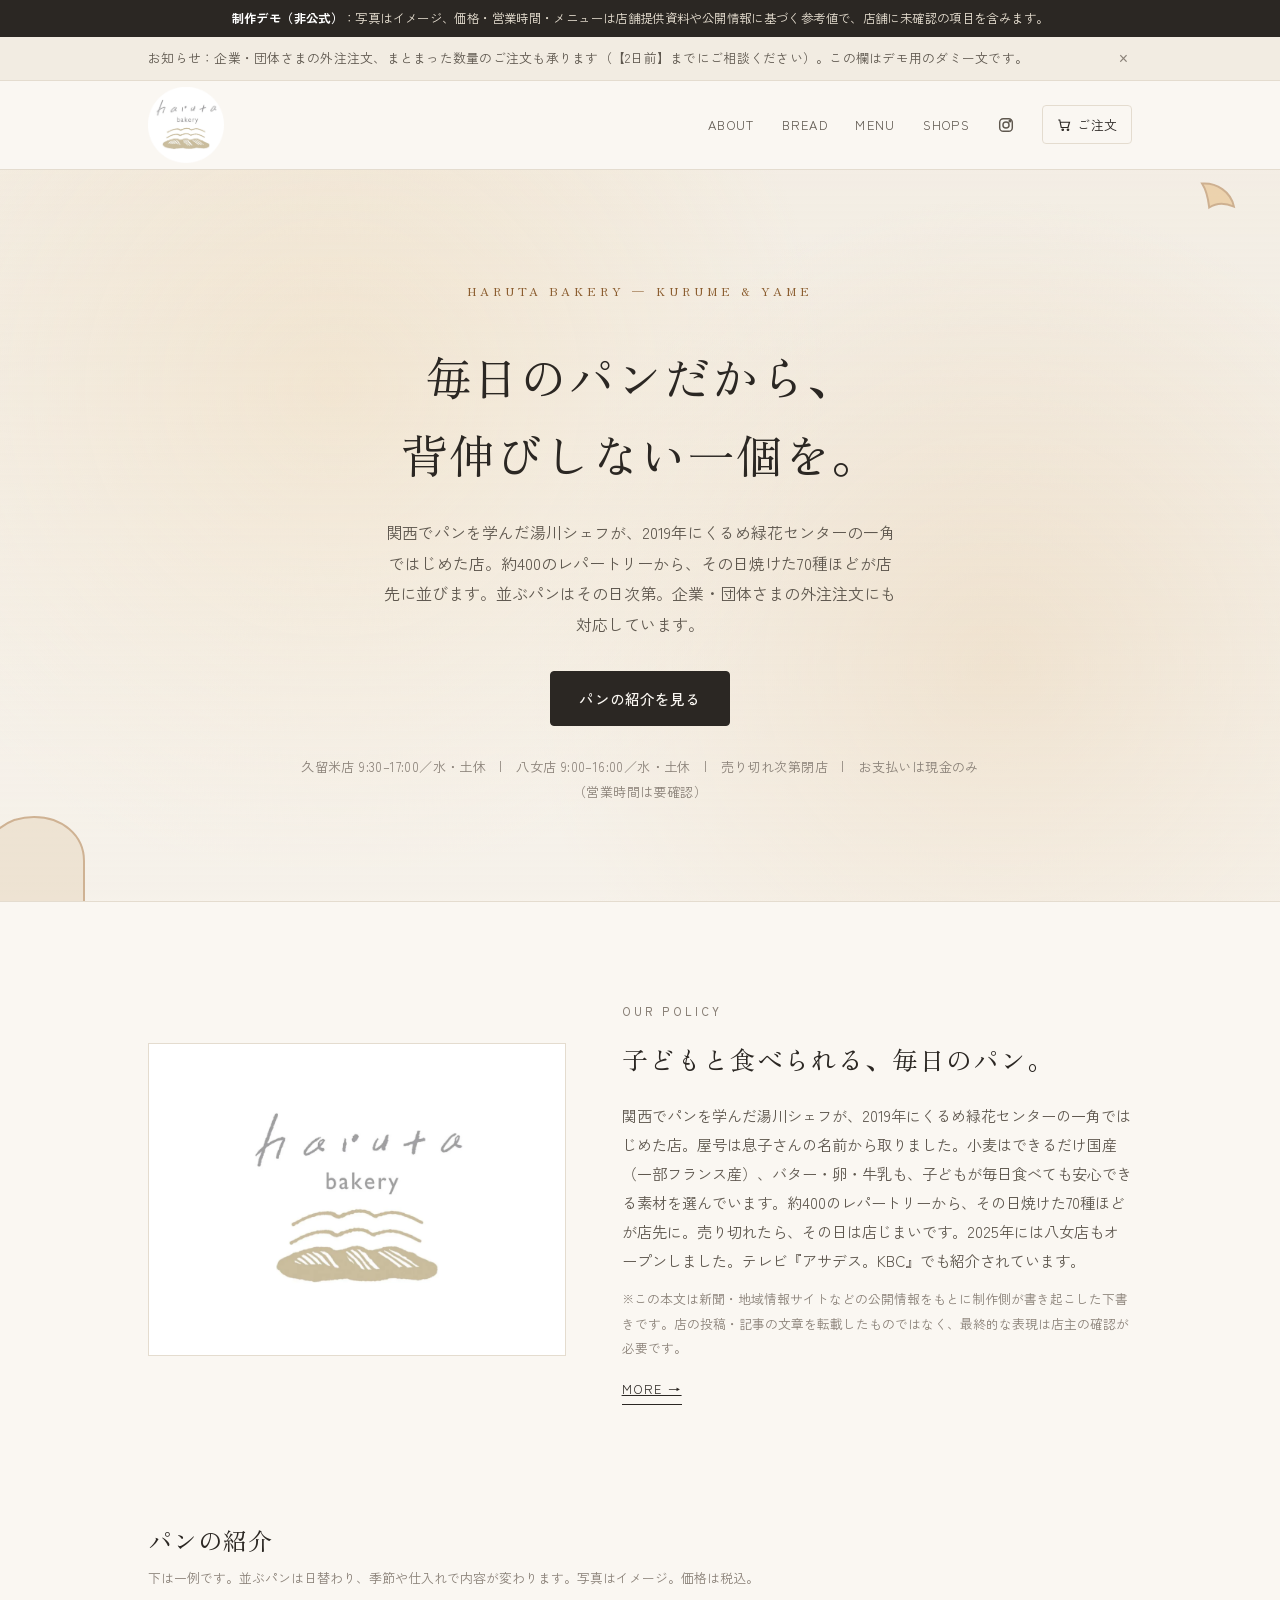
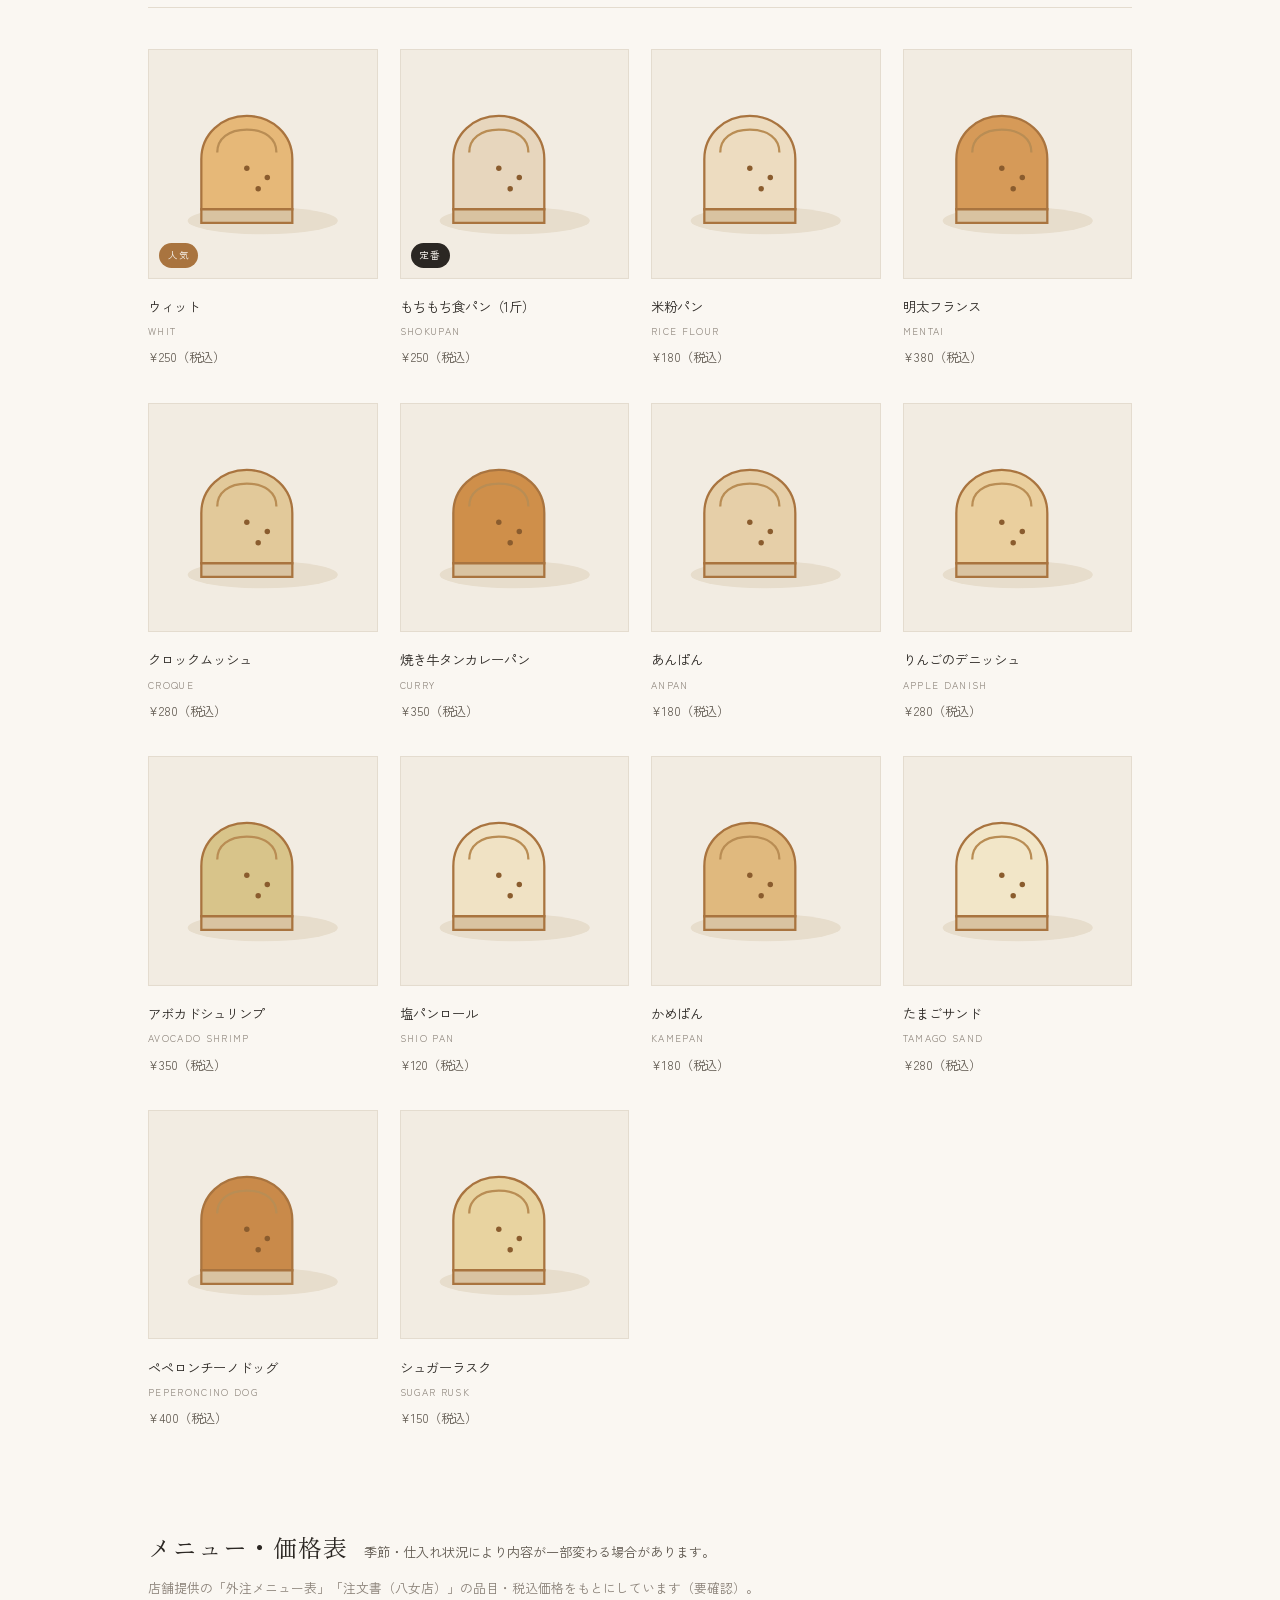
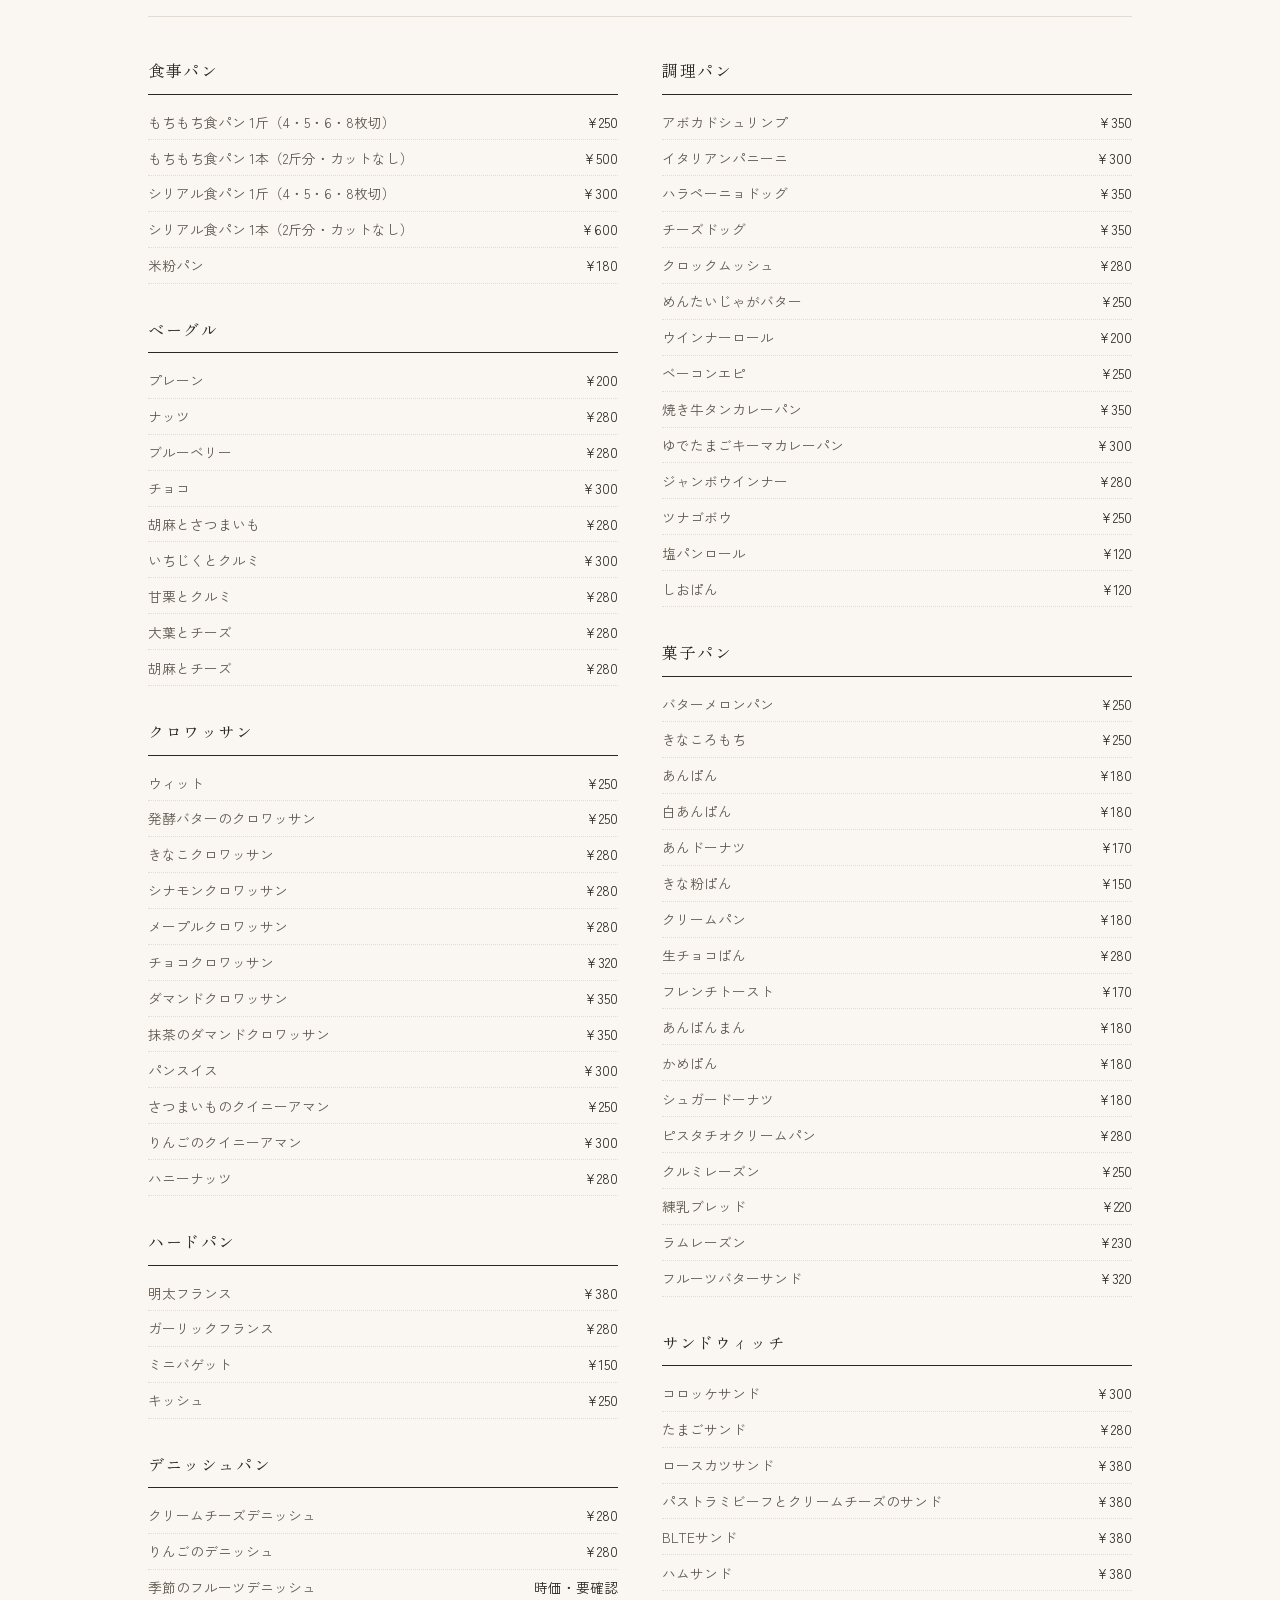
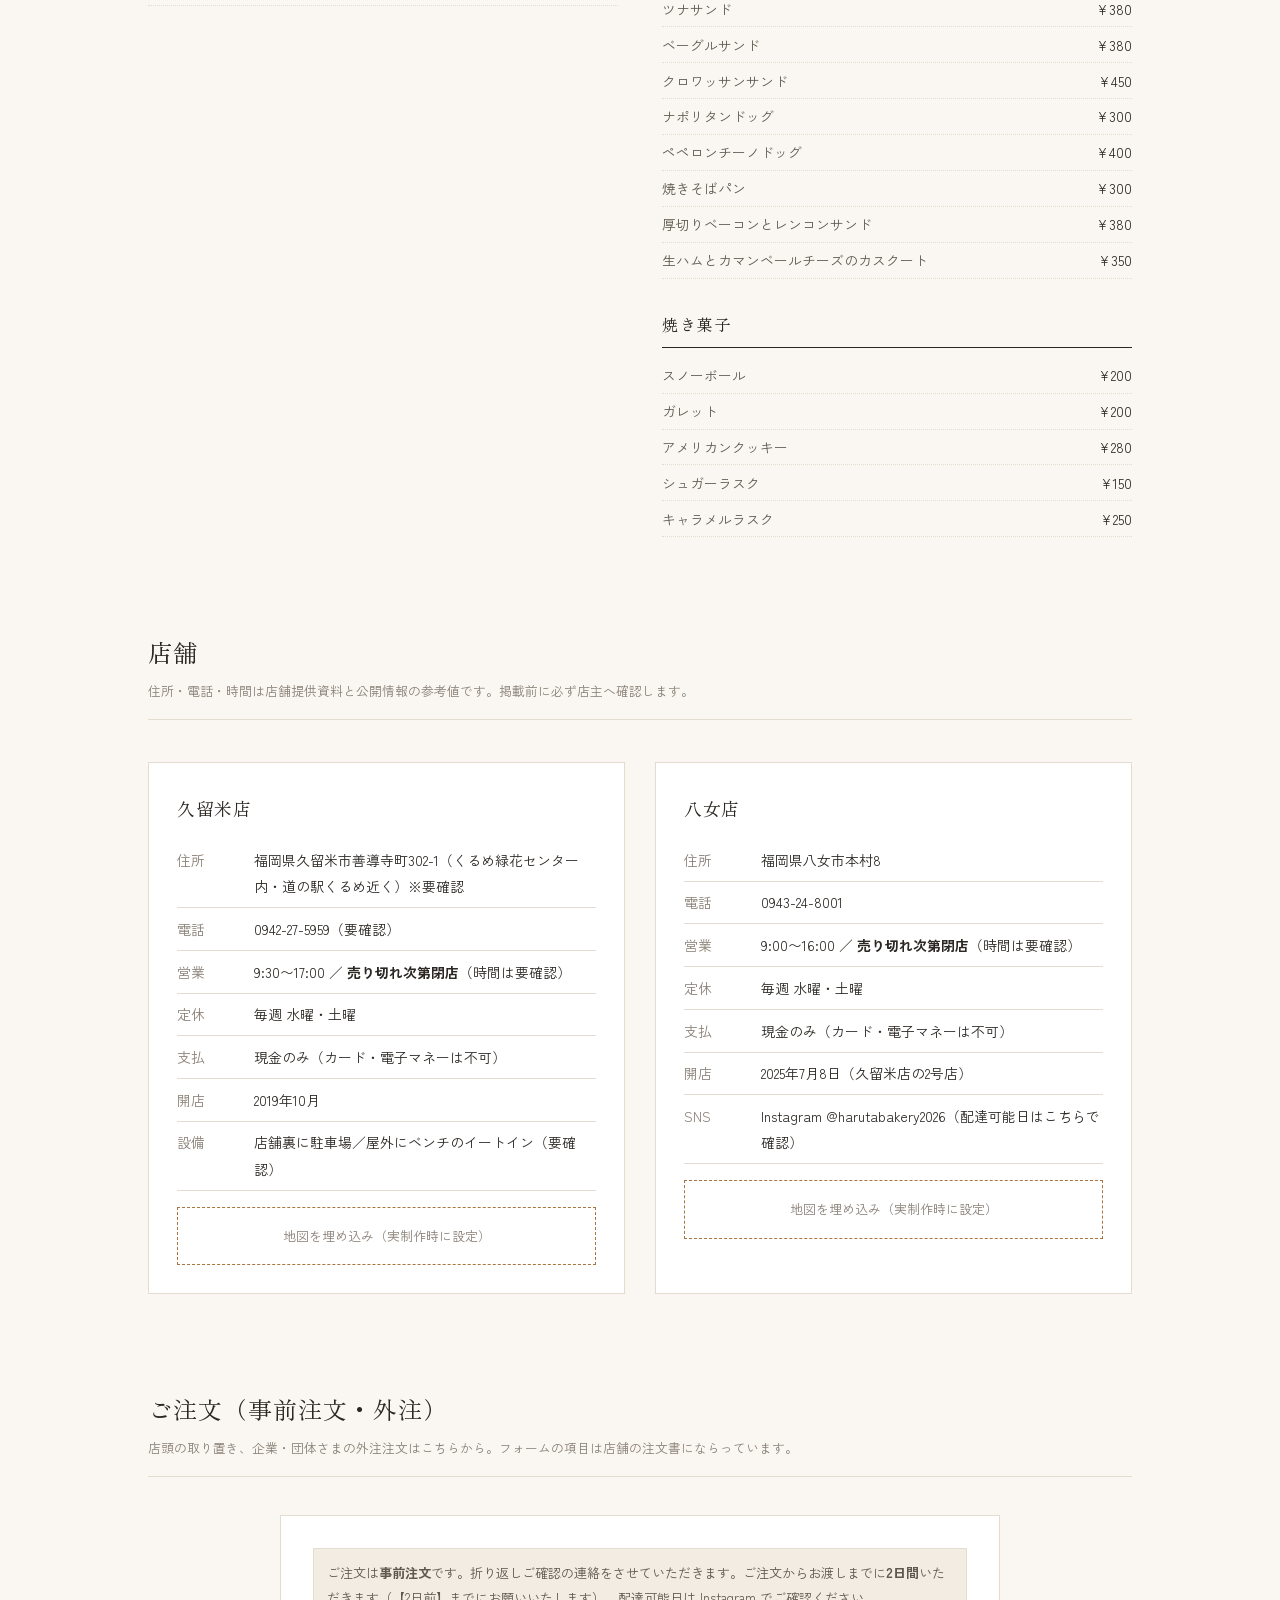
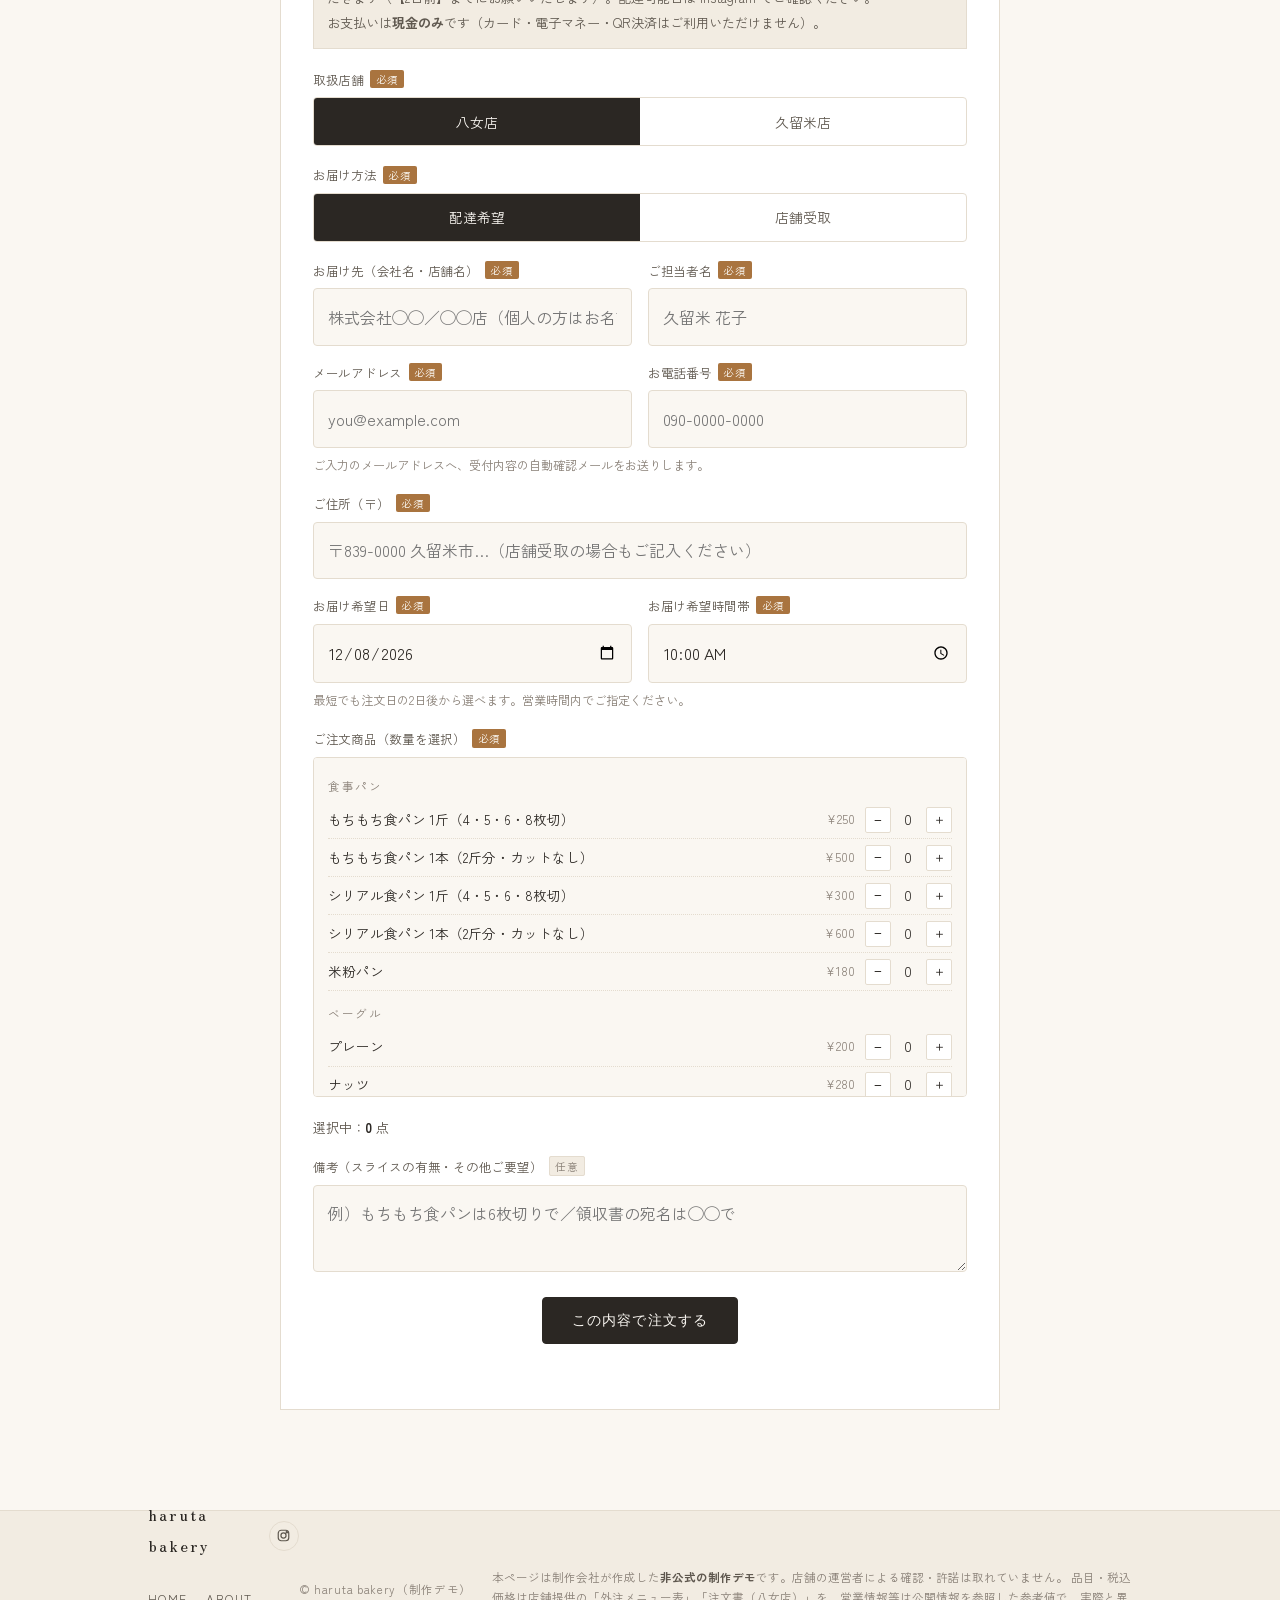
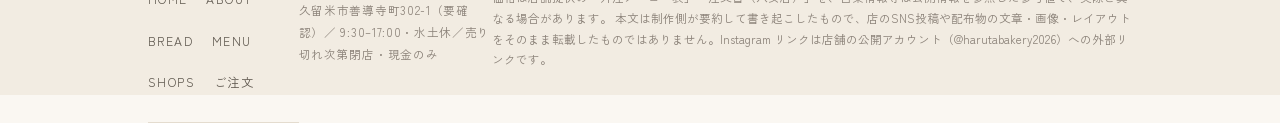
==== index.html @ fcc2c548 "メニュー・確認事項の反映、メール文面調整 - 久留米店の定休を水・土に統一、売り切れ次第閉店・現金のみを明記 - 八女店の住所・電話の要確認を解除 - パンの紹介グリッドを調整（品目の入れ替え、列数・" ====
<!DOCTYPE html>
<html lang="ja">
<head>
<meta charset="UTF-8">
<meta name="viewport" content="width=device-width, initial-scale=1">
<title>haruta bakery｜久留米・八女／毎日70種の焼きたてパン【制作デモ】</title>
<meta name="description" content="福岡県久留米市・八女市のパン屋「haruta bakery（ハルタベーカリー）」。約400のレパートリーから、毎日70種ほどの焼きたてを。外注・まとめ注文にも対応。※本ページは非公式の制作デモです。">
<meta name="robots" content="noindex, nofollow">
<meta property="og:title" content="haruta bakery（制作デモ）">
<meta property="og:description" content="久留米・八女の焼きたてパン。非公式の制作デモページです。">
<meta property="og:type" content="website">
<link rel="preconnect" href="https://fonts.googleapis.com">
<link rel="preconnect" href="https://fonts.gstatic.com" crossorigin>
<link href="https://fonts.googleapis.com/css2?family=Zen+Kaku+Gothic+New:wght@300;400;500;700&family=Zen+Old+Mincho:wght@400;600&display=swap" rel="stylesheet">
<style>
  :root{
    --logo-img:url("[data-uri]");
    --paper:#faf7f2; --paper-2:#f2ece2; --ink:#2b2723; --ink-2:#5f584f;
    --taupe:#8a8178; --line:#e4dccf; --crust:#a9743f; --crust-deep:#8a5c2e;
    --sold:#b23b3b; --radius:4px;
  }
  *{box-sizing:border-box;margin:0;padding:0}
  html{scroll-behavior:smooth}
  body{font-family:"Zen Kaku Gothic New",system-ui,sans-serif;font-weight:400;background:var(--paper);color:var(--ink);line-height:1.9;-webkit-font-smoothing:antialiased}
  img{max-width:100%;display:block}
  a{color:inherit}
  h1,h2,h3,.mincho{font-family:"Zen Old Mincho",serif;font-weight:400;letter-spacing:.04em}
  .wrap{max-width:1040px;margin:0 auto;padding:0 28px}
  .eyebrow{font-size:.7rem;letter-spacing:.28em;text-transform:uppercase;color:var(--taupe);font-weight:500}
  .btn{display:inline-flex;align-items:center;gap:.5em;background:var(--ink);color:var(--paper);font-weight:500;padding:.9em 2em;border-radius:var(--radius);border:1px solid var(--ink);cursor:pointer;font-size:.9rem;letter-spacing:.08em;text-decoration:none;transition:background .15s ease,color .15s ease}
  .btn:hover{background:transparent;color:var(--ink)}
  .btn.line{background:transparent;color:var(--ink);border-color:var(--line)}
  .btn.line:hover{border-color:var(--ink)}

  .demo-bar{background:var(--ink);color:#e9e1d3;font-size:.78rem;text-align:center;padding:.55em 14px;letter-spacing:.03em}
  .demo-bar strong{color:#fff}

  .notice{background:var(--paper-2);border-bottom:1px solid var(--line);font-size:.8rem;color:var(--ink-2)}
  .notice .wrap{display:flex;align-items:center;gap:14px;padding-top:.7em;padding-bottom:.7em}
  .notice p{flex:1;letter-spacing:.02em}
  .notice button{background:none;border:none;color:var(--taupe);cursor:pointer;font-size:1rem;line-height:1;padding:4px}
  .notice button:hover{color:var(--ink)}

  header.site{position:sticky;top:0;z-index:40;background:rgba(250,247,242,.92);backdrop-filter:blur(10px);border-bottom:1px solid var(--line)}
  .site .wrap{display:flex;align-items:center;justify-content:space-between;height:88px}
  .brand{display:flex;align-items:center}
  .brand .brand-logo{display:block;width:150px;height:76px;background:var(--logo-img) left center/contain no-repeat}
  @media(max-width:480px){ .site .wrap{height:74px} .brand .brand-logo{width:120px;height:62px} }
  .nav{display:flex;gap:1.7em;align-items:center}
  .nav a{text-decoration:none;font-size:.8rem;letter-spacing:.1em;color:var(--ink-2);text-transform:uppercase}
  .nav a:hover{color:var(--ink)}
  .nav .cart{display:flex;align-items:center;gap:.45em;border:1px solid var(--line);padding:.5em 1em;border-radius:var(--radius);color:var(--ink);letter-spacing:.06em}
  .nav .cart svg{width:15px;height:15px}
  .nav .ig{display:flex;align-items:center;color:var(--ink-2)}
  .nav .ig:hover{color:var(--ink)}
  .nav .ig svg{width:18px;height:18px}
  @media(max-width:760px){ .nav a:not(.cart):not(.ig){display:none} }

  .hero{position:relative;background:linear-gradient(rgba(250,247,242,.12),rgba(250,247,242,.5)),radial-gradient(circle at 26% 30%, #efe0c8 0, transparent 46%),radial-gradient(circle at 78% 68%, #e9d6bb 0, transparent 42%),var(--paper-2);border-bottom:1px solid var(--line);text-align:center;overflow:hidden}
  .hero .inner{max-width:760px;margin:0 auto;padding:104px 28px 96px}
  .hero .en{font-family:"Zen Old Mincho",serif;font-size:.74rem;letter-spacing:.34em;text-transform:uppercase;color:var(--crust-deep)}
  .hero h1{font-size:clamp(1.9rem,4.4vw,2.9rem);line-height:1.7;margin:.7em 0 .5em}
  .hero .sub{color:var(--ink-2);max-width:32em;margin:0 auto 2em}
  .hero .meta{margin-top:2.2em;font-size:.82rem;color:var(--taupe);letter-spacing:.03em}
  .hero .loaf{position:absolute;pointer-events:none;opacity:.5}
  .hero .loaf.l{left:-30px;bottom:-26px;width:180px}
  .hero .loaf.r{right:-24px;top:-20px;width:150px;transform:rotate(12deg)}
  @media(max-width:680px){ .hero .inner{padding:64px 24px 60px} .hero .loaf{display:none} }

  .policy{padding:92px 0}
  .policy .wrap{display:grid;grid-template-columns:.9fr 1.1fr;gap:56px;align-items:center}
  .policy .pic{aspect-ratio:4/3;background:#fff;border:1px solid var(--line);padding:24px}
  .policy .pic .pic-logo{width:100%;height:100%;background:var(--logo-img) center/contain no-repeat}
  .policy h2{font-size:1.6rem;margin:.4em 0 .7em}
  .policy p{color:var(--ink-2);font-size:.95rem}
  .policy .more{display:inline-block;margin-top:1.4em;font-size:.78rem;letter-spacing:.16em;text-transform:uppercase;border-bottom:1px solid var(--ink);padding-bottom:.2em}
  @media(max-width:760px){ .policy .wrap{grid-template-columns:1fr;gap:26px} .policy{padding:60px 0} }

  .sec{padding:20px 0 92px}
  .sec .head{border-bottom:1px solid var(--line);padding-bottom:1em;margin-bottom:2.6em}
  .sec .head h2{font-size:1.5rem}
  .sec .head .note{font-size:.8rem;color:var(--taupe);margin-top:.3em}
  .grid{display:grid;grid-template-columns:repeat(4,1fr);gap:32px 22px}
  @media(max-width:760px){ .grid{grid-template-columns:repeat(3,1fr);gap:26px 16px} }
  @media(max-width:440px){
    .grid{grid-template-columns:repeat(2,1fr);gap:18px 12px}
    .item .badge{font-size:.56rem;padding:.32em .75em;left:8px;bottom:8px}
    .item .cap{margin-top:.6em}
    .item .nm{font-size:.8rem}
    .item .nm small{font-size:.56rem;margin-top:.18em}
    .item .pr{font-size:.72rem;margin-top:.25em}
  }
  .item{cursor:pointer}
  .item .ph{aspect-ratio:1/1;width:100%;background:var(--paper-2);border:1px solid var(--line);position:relative;overflow:hidden}
  .item .badge{position:absolute;left:10px;bottom:10px;background:var(--ink);color:var(--paper);font-size:.6rem;letter-spacing:.1em;padding:.35em .9em;border-radius:999px}
  .item .badge.pop{background:var(--crust)}
  .item .cap{margin-top:.7em}
  .item .nm{font-size:.84rem}
  .item .nm small{display:block;color:var(--taupe);font-size:.6rem;letter-spacing:.14em;text-transform:uppercase;margin-top:.2em}
  .item .pr{font-size:.78rem;color:var(--ink-2);margin-top:.3em}

  /* 全品・価格表 */
  .pricelist{padding:0 0 92px}
  .pricelist .head{border-bottom:1px solid var(--line);padding-bottom:1em;margin-bottom:2.4em}
  .pricelist .head .title-row{display:flex;align-items:baseline;gap:16px;flex-wrap:wrap}
  .pricelist .head h2{font-size:1.5rem}
  .pricelist .head .aside{font-size:.82rem;color:var(--ink-2)}
  .pricelist .head .note{font-size:.8rem;color:var(--taupe);margin-top:.5em}
  .cats{columns:2;column-gap:44px}
  @media(max-width:680px){ .cats{columns:1} }
  .cat{break-inside:avoid;margin-bottom:30px}
  .cat h3{font-size:1rem;letter-spacing:.1em;padding-bottom:.5em;border-bottom:1px solid var(--ink);margin-bottom:.6em}
  .cat .r{display:flex;justify-content:space-between;gap:12px;font-size:.86rem;padding:.32em 0;border-bottom:1px dotted var(--line);color:var(--ink-2)}
  .cat .r .p{white-space:nowrap;color:var(--ink)}

  .shops{padding:0 0 92px}
  .shops .head{border-bottom:1px solid var(--line);padding-bottom:1em;margin-bottom:2.6em}
  .shops .head h2{font-size:1.5rem}
  .shops .head .note{font-size:.8rem;color:var(--taupe);margin-top:.3em}
  .shops .row{display:grid;grid-template-columns:1fr 1fr;gap:30px}
  @media(max-width:680px){ .shops .row{grid-template-columns:1fr} }
  .shop{border:1px solid var(--line);padding:28px;background:#fff}
  .shop h3{font-size:1.12rem;margin-bottom:.8em}
  .shop table{width:100%;border-collapse:collapse;font-size:.87rem}
  .shop th,.shop td{text-align:left;padding:.55em 0;border-bottom:1px solid var(--line);vertical-align:top}
  .shop th{width:5.5em;color:var(--taupe);font-weight:400}
  .map-ph{margin-top:16px;border:1px dashed var(--crust);padding:16px;text-align:center;font-size:.8rem;color:var(--taupe)}

  .order-sec{padding:0 0 100px}
  .order-sec .head{border-bottom:1px solid var(--line);padding-bottom:1em;margin-bottom:2.4em}
  .order-sec .head h2{font-size:1.5rem}
  .order-sec .head .note{font-size:.8rem;color:var(--taupe);margin-top:.3em}
  .order{border:1px solid var(--line);padding:32px;background:#fff;max-width:720px;margin:0 auto}
  .order .callout{background:var(--paper-2);border:1px solid var(--line);padding:.9em 1em;font-size:.82rem;color:var(--ink-2);margin-bottom:20px}
  .order .lbl{display:block;font-size:.78rem;letter-spacing:.06em;color:var(--ink-2);margin-bottom:.4em}
  .order .req,.order .opt{font-size:.66rem;letter-spacing:.06em;padding:.15em .5em;border-radius:2px;margin-left:.6em;vertical-align:.1em}
  .order .req{background:var(--crust);color:var(--paper)}
  .order .opt{background:var(--paper-2);color:var(--taupe);border:1px solid var(--line)}
  .order .seg{display:flex;border:1px solid var(--line);border-radius:var(--radius);overflow:hidden;margin-bottom:18px}
  .order .seg label{flex:1;margin:0;text-align:center;padding:.75em;cursor:pointer;font-size:.86rem;color:var(--ink-2)}
  .order .seg input{position:absolute;opacity:0;pointer-events:none}
  .order .seg label:has(input:checked){background:var(--ink);color:var(--paper)}
  .order .row{display:flex;gap:16px;flex-wrap:wrap;margin-bottom:16px}
  .order .field{flex:1;min-width:150px}
  .order input,.order textarea{width:100%;padding:.78em .85em;border:1px solid var(--line);border-radius:var(--radius);font:inherit;background:var(--paper);color:var(--ink)}
  .order input:focus,.order textarea:focus{outline:none;border-color:var(--ink)}
  .order textarea{min-height:70px;resize:vertical}
  .items-box{border:1px solid var(--line);border-radius:var(--radius);max-height:340px;overflow-y:auto;padding:6px 14px;margin-bottom:18px;background:var(--paper)}
  .items-box .cg{font-size:.72rem;letter-spacing:.14em;text-transform:uppercase;color:var(--taupe);padding:12px 0 4px;position:sticky;top:0;background:var(--paper)}
  .pick{display:flex;align-items:center;justify-content:space-between;gap:10px;font-size:.85rem;padding:.4em 0;border-bottom:1px dotted var(--line)}
  .pick .nm{flex:1}
  .pick .pp{color:var(--taupe);font-size:.78rem;white-space:nowrap}
  .pick .qty{display:flex;align-items:center;gap:8px;flex:none}
  .pick .qty button{width:26px;height:26px;border:1px solid var(--line);background:#fff;cursor:pointer;color:var(--ink);border-radius:2px}
  .pick .qty button:hover{border-color:var(--ink)}
  .pick .qty span{min-width:1.4em;text-align:center}
  .order .selected{font-size:.83rem;color:var(--ink-2);margin-bottom:16px}
  .order .selected b{color:var(--ink)}
  .order .hp{position:absolute;left:-9999px;width:1px;height:1px;overflow:hidden}
  .order .hint{font-size:.76rem;color:var(--taupe);margin:-10px 0 16px}
  .order .submit-row{text-align:center;margin-top:10px}
  .order .msg{margin-top:14px;font-size:.88rem;text-align:center;min-height:1.4em}
  .order .msg.ok{color:var(--crust-deep);font-weight:500}
  .order .msg.err{color:var(--sold);font-weight:500}
  .fallback-tel{text-align:center;margin-top:10px;font-size:.86rem;color:var(--taupe)}

  footer.site{border-top:1px solid var(--line);background:var(--paper-2);padding:56px 0 40px;font-size:.82rem;color:var(--ink-2)}
  footer .top{display:flex;justify-content:space-between;flex-wrap:wrap;gap:28px;padding-bottom:28px;border-bottom:1px solid var(--line)}
  footer .brand b{font-family:"Zen Old Mincho",serif;font-weight:400;letter-spacing:.12em;color:var(--ink);font-size:1rem}
  footer nav{display:flex;flex-wrap:wrap;gap:1.4em}
  footer nav a{text-decoration:none;font-size:.76rem;letter-spacing:.12em;text-transform:uppercase;color:var(--ink-2)}
  footer nav a:hover{color:var(--ink)}
  footer .social{display:flex;gap:14px;margin-top:12px}
  footer .social a{width:30px;height:30px;border:1px solid var(--line);border-radius:999px;display:flex;align-items:center;justify-content:center}
  footer .social svg{width:15px;height:15px}
  footer .copy{padding-top:22px;font-size:.72rem;color:var(--taupe);letter-spacing:.06em}
  footer .disc{margin-top:14px;font-size:.72rem;color:var(--taupe);line-height:1.8;max-width:640px}
  footer .disc b{color:var(--ink-2);font-family:inherit;letter-spacing:0}

  .modal{position:fixed;inset:0;background:rgba(30,26,22,.55);display:none;align-items:center;justify-content:center;z-index:60;padding:20px}
  .modal.open{display:flex}
  .modal-inner{background:var(--paper);max-width:420px;width:100%;border:1px solid var(--line)}
  .modal-inner .ph{aspect-ratio:1/1;width:100%;background:var(--paper-2)}
  .modal-inner .body{padding:24px}
  .modal-inner h3{font-size:1.2rem;margin-bottom:.2em}
  .modal-inner .pr{color:var(--ink-2);margin:.4em 0 .8em;font-size:.9rem}
  .modal-inner p{font-size:.88rem;color:var(--ink-2)}
  .modal-inner .close{margin-top:18px;width:100%;justify-content:center}
</style>
</head>
<body>

<div class="demo-bar">
  <strong>制作デモ（非公式）</strong>：写真はイメージ、価格・営業時間・メニューは店舗提供資料や公開情報に基づく参考値で、店舗に未確認の項目を含みます。
</div>

<div class="notice" id="notice">
  <div class="wrap">
    <p>お知らせ：企業・団体さまの外注注文、まとまった数量のご注文も承ります（【2日前】までにご相談ください）。この欄はデモ用のダミー文です。</p>
    <button type="button" aria-label="閉じる" id="noticeClose">×</button>
  </div>
</div>

<header class="site">
  <div class="wrap">
    <a href="#top" class="brand" aria-label="haruta bakery">
      <span class="brand-logo" role="img" aria-label="haruta bakery"></span>
    </a>
    <nav class="nav">
      <a href="#policy">About</a>
      <a href="#menu">Bread</a>
      <a href="#pricelist">Menu</a>
      <a href="#shops">Shops</a>
      <a href="https://www.instagram.com/harutabakery2026/" class="ig" target="_blank" rel="noopener" aria-label="Instagram（@harutabakery2026）">
        <svg viewBox="0 0 20 20" fill="none" stroke="currentColor" stroke-width="1.6"><rect x="3" y="3" width="14" height="14" rx="4"/><circle cx="10" cy="10" r="3.4"/><circle cx="14.4" cy="5.6" r=".9" fill="currentColor"/></svg>
      </a>
      <a href="#order" class="cart">
        <svg viewBox="0 0 20 20" fill="none" stroke="currentColor" stroke-width="1.6"><path d="M3 4h2l2 10h9l2-7H6"/><circle cx="9" cy="17" r="1"/><circle cx="16" cy="17" r="1"/></svg>
        ご注文
      </a>
    </nav>
  </div>
</header>

<section class="hero">
  <svg class="loaf l" viewBox="0 0 180 140" aria-hidden="true"><path d="M14 120V74c0-26 22-44 50-44s50 18 50 44v46z" fill="#e7d6bd" stroke="#a9743f" stroke-width="2"/><path d="M14 120h100v12H14z" fill="#d9c3a1" stroke="#a9743f" stroke-width="2"/></svg>
  <svg class="loaf r" viewBox="0 0 150 150" aria-hidden="true"><path d="M40 40c14-4 30 2 36 16-10-2-18 0-24 6-4-12-8-18-12-22z" fill="#e6b878" stroke="#a9743f" stroke-width="2"/></svg>
  <div class="inner">
    <span class="en">haruta bakery — Kurume &amp; Yame</span>
    <h1>毎日のパンだから、<br>背伸びしない一個を。</h1>
    <p class="sub">関西でパンを学んだ湯川シェフが、2019年にくるめ緑花センターの一角ではじめた店。約400のレパートリーから、その日焼けた70種ほどが店先に並びます。並ぶパンはその日次第。企業・団体さまの外注注文にも対応しています。</p>
    <a href="#menu" class="btn">パンの紹介を見る</a>
    <p class="meta">久留米店 9:30–17:00／水・土休　|　八女店 9:00–16:00／水・土休　|　売り切れ次第閉店　|　お支払いは現金のみ（営業時間は要確認）</p>
  </div>
</section>

<section class="policy" id="policy">
  <div class="wrap">
    <div class="pic">
      <div class="pic-logo" role="img" aria-label="haruta bakery ロゴ"></div>
    </div>
    <div>
      <span class="eyebrow">Our Policy</span>
      <h2>子どもと食べられる、毎日のパン。</h2>
      <p>関西でパンを学んだ湯川シェフが、2019年にくるめ緑花センターの一角ではじめた店。屋号は息子さんの名前から取りました。小麦はできるだけ国産（一部フランス産）、バター・卵・牛乳も、子どもが毎日食べても安心できる素材を選んでいます。約400のレパートリーから、その日焼けた70種ほどが店先に。売り切れたら、その日は店じまいです。2025年には八女店もオープンしました。テレビ『アサデス。KBC』でも紹介されています。</p>
      <p style="font-size:.8rem;color:var(--taupe);margin-top:1em">※この本文は新聞・地域情報サイトなどの公開情報をもとに制作側が書き起こした下書きです。店の投稿・記事の文章を転載したものではなく、最終的な表現は店主の確認が必要です。</p>
      <a href="#menu" class="more">More →</a>
    </div>
  </div>
</section>

<section class="sec" id="menu">
  <div class="wrap">
    <div class="head">
      <h2>パンの紹介</h2>
      <p class="note">下は一例です。並ぶパンは日替わり、季節や仕入れで内容が変わります。写真はイメージ。価格は税込。</p>
    </div>
    <div class="grid" id="grid"></div>
  </div>
</section>

<section class="pricelist" id="pricelist">
  <div class="wrap">
    <div class="head">
      <div class="title-row">
        <h2>メニュー・価格表</h2>
        <span class="aside">季節・仕入れ状況により内容が一部変わる場合があります。</span>
      </div>
      <p class="note">店舗提供の「外注メニュー表」「注文書（八女店）」の品目・税込価格をもとにしています（要確認）。</p>
    </div>
    <div class="cats" id="cats"></div>
  </div>
</section>

<section class="shops" id="shops">
  <div class="wrap">
    <div class="head">
      <h2>店舗</h2>
      <p class="note">住所・電話・時間は店舗提供資料と公開情報の参考値です。掲載前に必ず店主へ確認します。</p>
    </div>
    <div class="row">
      <div class="shop">
        <h3>久留米店</h3>
        <table>
          <tr><th>住所</th><td>福岡県久留米市善導寺町302-1（くるめ緑花センター内・道の駅くるめ近く）※要確認</td></tr>
          <tr><th>電話</th><td>0942-27-5959（要確認）</td></tr>
          <tr><th>営業</th><td>9:30〜17:00 ／ <b>売り切れ次第閉店</b>（時間は要確認）</td></tr>
          <tr><th>定休</th><td>毎週 水曜・土曜</td></tr>
          <tr><th>支払</th><td>現金のみ（カード・電子マネーは不可）</td></tr>
          <tr><th>開店</th><td>2019年10月</td></tr>
          <tr><th>設備</th><td>店舗裏に駐車場／屋外にベンチのイートイン（要確認）</td></tr>
        </table>
        <div class="map-ph">地図を埋め込み（実制作時に設定）</div>
      </div>
      <div class="shop">
        <h3>八女店</h3>
        <table>
          <tr><th>住所</th><td>福岡県八女市本村8</td></tr>
          <tr><th>電話</th><td>0943-24-8001</td></tr>
          <tr><th>営業</th><td>9:00〜16:00 ／ <b>売り切れ次第閉店</b>（時間は要確認）</td></tr>
          <tr><th>定休</th><td>毎週 水曜・土曜</td></tr>
          <tr><th>支払</th><td>現金のみ（カード・電子マネーは不可）</td></tr>
          <tr><th>開店</th><td>2025年7月8日（久留米店の2号店）</td></tr>
          <tr><th>SNS</th><td>Instagram @harutabakery2026（配達可能日はこちらで確認）</td></tr>
        </table>
        <div class="map-ph">地図を埋め込み（実制作時に設定）</div>
      </div>
    </div>
  </div>
</section>

<section class="order-sec" id="order">
  <div class="wrap">
    <div class="head">
      <h2>ご注文（事前注文・外注）</h2>
      <p class="note">店頭の取り置き、企業・団体さまの外注注文はこちらから。フォームの項目は店舗の注文書にならっています。</p>
    </div>
    <form class="order" id="orderForm" autocomplete="on">
      <p class="callout">ご注文は<b>事前注文</b>です。折り返しご確認の連絡をさせていただきます。ご注文からお渡しまでに<b>2日間</b>いただきます（【2日前】までにお願いいたします）。配達可能日は Instagram でご確認ください。<br>お支払いは<b>現金のみ</b>です（カード・電子マネー・QR決済はご利用いただけません）。</p>

      <span class="lbl">取扱店舗<span class="req">必須</span></span>
      <div class="seg">
        <label><input type="radio" name="shop" value="八女店" checked>八女店</label>
        <label><input type="radio" name="shop" value="久留米店">久留米店</label>
      </div>

      <span class="lbl">お届け方法<span class="req">必須</span></span>
      <div class="seg">
        <label><input type="radio" name="method" value="配達希望" checked>配達希望</label>
        <label><input type="radio" name="method" value="店舗受取">店舗受取</label>
      </div>

      <div class="row">
        <div class="field">
          <label class="lbl" for="f-company">お届け先（会社名・店舗名）<span class="req">必須</span></label>
          <input type="text" id="f-company" name="company" maxlength="60" placeholder="株式会社◯◯／◯◯店（個人の方はお名前）" required>
        </div>
        <div class="field">
          <label class="lbl" for="f-name">ご担当者名<span class="req">必須</span></label>
          <input type="text" id="f-name" name="name" maxlength="40" placeholder="久留米 花子" required>
        </div>
      </div>
      <div class="row">
        <div class="field">
          <label class="lbl" for="f-email">メールアドレス<span class="req">必須</span></label>
          <input type="email" id="f-email" name="email" maxlength="120" placeholder="you@example.com" required>
        </div>
        <div class="field">
          <label class="lbl" for="f-tel">お電話番号<span class="req">必須</span></label>
          <input type="tel" id="f-tel" name="tel" placeholder="090-0000-0000" required>
        </div>
      </div>
      <p class="hint">ご入力のメールアドレスへ、受付内容の自動確認メールをお送りします。</p>
      <div class="field" style="margin-bottom:16px">
        <label class="lbl" for="f-addr">ご住所（〒）<span class="req">必須</span></label>
        <input type="text" id="f-addr" name="addr" maxlength="120" placeholder="〒839-0000 久留米市…（店舗受取の場合もご記入ください）" required>
      </div>
      <div class="row">
        <div class="field">
          <label class="lbl" for="f-date">お届け希望日<span class="req">必須</span></label>
          <input type="date" id="f-date" name="date" required>
        </div>
        <div class="field">
          <label class="lbl" for="f-time">お届け希望時間帯<span class="req">必須</span></label>
          <input type="time" id="f-time" name="time" value="10:00" required>
        </div>
      </div>
      <p class="hint">最短でも注文日の2日後から選べます。営業時間内でご指定ください。</p>

      <span class="lbl">ご注文商品（数量を選択）<span class="req">必須</span></span>
      <div class="items-box" id="itemsBox"></div>
      <p class="selected" id="selected">選択中：<b>0</b> 点</p>

      <div class="field" style="margin-bottom:16px">
        <label class="lbl" for="f-note">備考（スライスの有無・その他ご要望）<span class="opt">任意</span></label>
        <textarea id="f-note" name="note" maxlength="500" placeholder="例）もちもち食パンは6枚切りで／領収書の宛名は◯◯で"></textarea>
      </div>
      <div class="hp"><label>URL<input type="text" name="hp_url" tabindex="-1" autocomplete="off"></label></div>
      <div class="submit-row">
        <button type="submit" class="btn" id="submitBtn">この内容で注文する</button>
      </div>
      <div class="msg" id="orderMsg"></div>
      <div class="fallback-tel" id="fallbackTel" hidden>
        ネット注文の準備中です。お手数ですがお電話（八女店 0943-24-8001）でご相談ください。
      </div>
    </form>
  </div>
</section>

<footer class="site">
  <div class="wrap">
    <div class="top">
      <div class="brand">
        <b>haruta bakery</b>
        <div class="social">
          <a href="https://www.instagram.com/harutabakery2026/" target="_blank" rel="noopener" aria-label="Instagram（@harutabakery2026）"><svg viewBox="0 0 20 20" fill="none" stroke="currentColor" stroke-width="1.6"><rect x="3" y="3" width="14" height="14" rx="4"/><circle cx="10" cy="10" r="3.4"/><circle cx="14.4" cy="5.6" r=".9" fill="currentColor"/></svg></a>
        </div>
      </div>
      <nav>
        <a href="#top">Home</a>
        <a href="#policy">About</a>
        <a href="#menu">Bread</a>
        <a href="#pricelist">Menu</a>
        <a href="#shops">Shops</a>
        <a href="#order">ご注文</a>
      </nav>
    </div>
    <p class="copy">© haruta bakery（制作デモ）　久留米市善導寺町302-1（要確認）／ 9:30–17:00・水土休／売り切れ次第閉店・現金のみ</p>
    <p class="disc">
      本ページは制作会社が作成した<b>非公式の制作デモ</b>です。店舗の運営者による確認・許諾は取れていません。
      品目・税込価格は店舗提供の「外注メニュー表」「注文書（八女店）」を、営業情報等は公開情報を参照した参考値で、実際と異なる場合があります。
      本文は制作側が要約して書き起こしたもので、店のSNS投稿や配布物の文章・画像・レイアウトをそのまま転載したものではありません。Instagram リンクは店舗の公開アカウント（@harutabakery2026）への外部リンクです。
    </p>
  </div>
</footer>

<div class="modal" id="modal">
  <div class="modal-inner">
    <div class="ph" id="mPh"></div>
    <div class="body">
      <h3 id="mName"></h3>
      <div class="pr" id="mPrice"></div>
      <p id="mDesc"></p>
      <button class="btn line close" id="mClose">閉じる</button>
    </div>
  </div>
</div>

<script>
document.getElementById('noticeClose').addEventListener('click',()=>{ document.getElementById('notice').hidden=true; });

/* ===== メニュー（店舗提供の外注メニュー表／注文書より・税込） ===== */
const MENU = {
  "食事パン": [
    ["もちもち食パン 1斤（4・5・6・8枚切）",250],
    ["もちもち食パン 1本（2斤分・カットなし）",500],
    ["シリアル食パン 1斤（4・5・6・8枚切）",300],
    ["シリアル食パン 1本（2斤分・カットなし）",600],
    ["米粉パン",180],
  ],
  "ベーグル": [
    ["プレーン",200],["ナッツ",280],["ブルーベリー",280],["チョコ",300],
    ["胡麻とさつまいも",280],["いちじくとクルミ",300],["甘栗とクルミ",280],
    ["大葉とチーズ",280],["胡麻とチーズ",280],
  ],
  "クロワッサン": [
    ["ウィット",250],["発酵バターのクロワッサン",250],["きなこクロワッサン",280],
    ["シナモンクロワッサン",280],["メープルクロワッサン",280],["チョコクロワッサン",320],
    ["ダマンドクロワッサン",350],["抹茶のダマンドクロワッサン",350],["パンスイス",300],
    ["さつまいものクイニーアマン",250],["りんごのクイニーアマン",300],["ハニーナッツ",280],
  ],
  "ハードパン": [
    ["明太フランス",380],["ガーリックフランス",280],["ミニバゲット",150],["キッシュ",250],
  ],
  "デニッシュパン": [
    ["クリームチーズデニッシュ",280],["りんごのデニッシュ",280],["季節のフルーツデニッシュ",null],
  ],
  "調理パン": [
    ["アボカドシュリンプ",350],["イタリアンパニーニ",300],["ハラペーニョドッグ",350],
    ["チーズドッグ",350],["クロックムッシュ",280],["めんたいじゃがバター",250],
    ["ウインナーロール",200],["ベーコンエピ",250],["焼き牛タンカレーパン",350],
    ["ゆでたまごキーマカレーパン",300],["ジャンボウインナー",280],["ツナゴボウ",250],
    ["塩パンロール",120],["しおぱん",120],
  ],
  "菓子パン": [
    ["バターメロンパン",250],["きなころもち",250],["あんぱん",180],["白あんぱん",180],
    ["あんドーナツ",170],["きな粉ぱん",150],["クリームパン",180],["生チョコぱん",280],
    ["フレンチトースト",170],["あんぱんまん",180],["かめぱん",180],["シュガードーナツ",180],
    ["ピスタチオクリームパン",280],["クルミレーズン",250],["練乳ブレッド",220],
    ["ラムレーズン",230],["フルーツバターサンド",320],
  ],
  "サンドウィッチ": [
    ["コロッケサンド",300],["たまごサンド",280],["ロースカツサンド",380],
    ["パストラミビーフとクリームチーズのサンド",380],["BLTEサンド",380],["ハムサンド",380],
    ["ツナサンド",380],["ベーグルサンド",380],["クロワッサンサンド",450],
    ["ナポリタンドッグ",300],["ペペロンチーノドッグ",400],["焼きそばパン",300],
    ["厚切りベーコンとレンコンサンド",380],["生ハムとカマンベールチーズのカスクート",350],
  ],
  "焼き菓子": [
    ["スノーボール",200],["ガレット",200],["アメリカンクッキー",280],
    ["シュガーラスク",150],["キャラメルラスク",250],
  ],
};
function yen(v){ return v==null ? '時価・要確認' : '¥'+v.toLocaleString(); }

/* ===== 価格表を描画 ===== */
const catsEl=document.getElementById('cats');
Object.entries(MENU).forEach(([cat,items])=>{
  const box=document.createElement('div'); box.className='cat';
  box.innerHTML=`<h3>${cat}</h3>`+items.map(([n,p])=>`<div class="r"><span>${n}</span><span class="p">${yen(p)}</span></div>`).join('');
  catsEl.appendChild(box);
});

/* ===== その日のパン（一例・画像グリッド） ===== */
const HILITE=[
  { name:'ウィット', en:'Whit', price:250, tone:'#e6b878', badge:'人気',
    desc:'一番人気とされるクロワッサン風のパン。層になった生地が特徴。' },
  { name:'もちもち食パン（1斤）', en:'Shokupan', price:250, tone:'#e7d6bd', badge:'定番',
    desc:'毎日食べてもらえるよう価格を抑えた食パン。もちっとした食感。' },
  { name:'米粉パン', en:'Rice Flour', price:180, tone:'#eddcc0', badge:'',
    desc:'小麦粉の代わりに米粉を使った食事パン。もちっと軽い食感。' },
  { name:'明太フランス', en:'Mentai', price:380, tone:'#d69a58', badge:'',
    desc:'フランスパンに明太バター。ぴりっと後を引く一本。' },
  { name:'クロックムッシュ', en:'Croque', price:280, tone:'#e2c99a', badge:'',
    desc:'ハムとチーズ、ベシャメルを重ねて焼いた食事パン。' },
  { name:'焼き牛タンカレーパン', en:'Curry', price:350, tone:'#cf8f4a', badge:'',
    desc:'具に焼き牛タンを合わせたカレーパン。調理パンの一つ。' },
  { name:'あんぱん', en:'Anpan', price:180, tone:'#e6cfa8', badge:'',
    desc:'あんこを包んだ基本の菓子パン。白あんぱんもあり。' },
  { name:'りんごのデニッシュ', en:'Apple Danish', price:280, tone:'#eacf9e', badge:'',
    desc:'りんごをのせて焼き上げたデニッシュ。季節のフルーツ版も。' },
  { name:'アボカドシュリンプ', en:'Avocado Shrimp', price:350, tone:'#d8c48a', badge:'',
    desc:'アボカドとえびを合わせた調理パン。' },
  { name:'塩パンロール', en:'Shio Pan', price:120, tone:'#f0e2c4', badge:'',
    desc:'バターを効かせた小ぶりの塩パン。手に取りやすい一つ。' },
  { name:'かめぱん', en:'Kamepan', price:180, tone:'#e0b97e', badge:'',
    desc:'亀の形をした菓子パン。' },
  { name:'たまごサンド', en:'Tamago Sand', price:280, tone:'#f2e6c8', badge:'',
    desc:'たまごをたっぷり挟んだサンドウィッチ。' },
  { name:'ペペロンチーノドッグ', en:'Peperoncino Dog', price:400, tone:'#c98a4a', badge:'',
    desc:'ペペロンチーノ風に仕立てた惣菜ドッグ。' },
  { name:'シュガーラスク', en:'Sugar Rusk', price:150, tone:'#e8d3a0', badge:'',
    desc:'カリッと焼き上げ、砂糖をまとわせた焼き菓子。' },
];
function phSVG(tone){
  return `<svg viewBox="0 0 200 200" xmlns="http://www.w3.org/2000/svg" style="width:100%;height:100%">
    <rect width="200" height="200" fill="#f2ece2"/>
    <ellipse cx="100" cy="150" rx="66" ry="12" fill="#e7ddcc"/>
    <path d="M46 140V96c0-22 18-38 40-38s40 16 40 38v44z" fill="${tone}" stroke="#a9743f" stroke-width="2"/>
    <path d="M46 140h80v12H46z" fill="#d9c3a1" stroke="#a9743f" stroke-width="2"/>
    <path d="M60 90c0-12 10-20 26-20s26 8 26 20" fill="none" stroke="#b98d54" stroke-width="2"/>
    <circle cx="86" cy="104" r="2.4" fill="#8a5c2e"/><circle cx="104" cy="112" r="2.4" fill="#8a5c2e"/><circle cx="96" cy="122" r="2.4" fill="#8a5c2e"/>
  </svg>`;
}
const grid=document.getElementById('grid');
HILITE.forEach(b=>{
  const el=document.createElement('div'); el.className='item';
  el.innerHTML=`<div class="ph">${phSVG(b.tone)}${b.badge?`<span class="badge ${b.badge==='人気'?'pop':''}">${b.badge}</span>`:''}</div>
    <div class="cap"><span class="nm">${b.name}<small>${b.en}</small></span>
    <span class="pr">¥${b.price.toLocaleString()}（税込）</span></div>`;
  el.addEventListener('click',()=>openModal(b));
  grid.appendChild(el);
});
const modal=document.getElementById('modal');
function openModal(b){
  document.getElementById('mPh').innerHTML=phSVG(b.tone);
  document.getElementById('mName').textContent=b.name;
  document.getElementById('mPrice').textContent='¥'+b.price.toLocaleString()+'（税込・要確認）';
  document.getElementById('mDesc').textContent=b.desc;
  modal.classList.add('open');
}
document.getElementById('mClose').addEventListener('click',()=>modal.classList.remove('open'));
modal.addEventListener('click',e=>{ if(e.target===modal) modal.classList.remove('open'); });

/* ===== 注文フォームの品目リスト（全品・カテゴリー別） ===== */
const itemsBox=document.getElementById('itemsBox');
const selectedEl=document.getElementById('selected');
const qty={};
let idc=0;
Object.entries(MENU).forEach(([cat,items])=>{
  const h=document.createElement('div'); h.className='cg'; h.textContent=cat; itemsBox.appendChild(h);
  items.forEach(([n,p])=>{
    const id='i'+(idc++); qty[id]={name:n,n:0};
    const row=document.createElement('div'); row.className='pick';
    row.innerHTML=`<span class="nm">${n}</span><span class="pp">${yen(p)}</span>
      <span class="qty"><button type="button" aria-label="減らす">−</button><span data-c="${id}">0</span><button type="button" aria-label="増やす">＋</button></span>`;
    const [minus,plus]=row.querySelectorAll('button');
    const disp=row.querySelector('[data-c]');
    const upd=()=>{ disp.textContent=qty[id].n; refreshCount(); };
    minus.addEventListener('click',()=>{ qty[id].n=Math.max(0,qty[id].n-1); upd(); });
    plus.addEventListener('click',()=>{ qty[id].n=Math.min(99,qty[id].n+1); upd(); });
    itemsBox.appendChild(row);
  });
});
function refreshCount(){
  const n=Object.values(qty).reduce((s,x)=>s+x.n,0);
  selectedEl.innerHTML='選択中：<b>'+n+'</b> 点';
}

/* ===== 送信 ===== */
const form=document.getElementById('orderForm');
const msg=document.getElementById('orderMsg');
const fallback=document.getElementById('fallbackTel');
const btn=document.getElementById('submitBtn');

const dEl=document.getElementById('f-date');
const base=new Date(); base.setMinutes(base.getMinutes()-base.getTimezoneOffset());
const min=new Date(base); min.setDate(min.getDate()+2);           // 2日前ルール
dEl.min=min.toISOString().slice(0,10);
const max=new Date(base); max.setDate(max.getDate()+60);
dEl.max=max.toISOString().slice(0,10);
dEl.value=min.toISOString().slice(0,10);

form.addEventListener('submit',async e=>{
  e.preventDefault();
  msg.className='msg'; msg.textContent='';
  const items=Object.values(qty).filter(x=>x.n>0).map(x=>({name:x.name,qty:x.n}));
  if(items.length===0){ msg.classList.add('err'); msg.textContent='商品を1つ以上選んでください。'; return; }
  const fd=new FormData(form);
  fd.append('items_json',JSON.stringify(items));
  btn.disabled=true; btn.textContent='送信中…';
  try{
    const r=await fetch('submit.php',{method:'POST',body:fd});
    const j=await r.json().catch(()=>({}));
    if(r.ok && j.ok){
      msg.classList.add('ok');
      msg.textContent = j.ack==='ack_failed'
        ? 'ご注文を受け付けました。担当より折り返しご連絡します（自動確認メールは送信できませんでした）。'
        : 'ご注文を受け付けました。ご入力のメールアドレスに自動確認メールをお送りしました。担当より折り返しご連絡します。';
      form.reset(); Object.keys(qty).forEach(k=>qty[k].n=0);
      itemsBox.querySelectorAll('[data-c]').forEach(s=>s.textContent='0'); refreshCount();
      dEl.value=min.toISOString().slice(0,10);
    }else if(j.error==='server_not_configured'){
      fallback.hidden=false;
      msg.classList.add('err'); msg.textContent='ただ今ネット注文を準備中です。';
    }else{
      msg.classList.add('err'); msg.textContent=(j.message||'送信に失敗しました。時間をおいてお試しください。');
    }
  }catch(_){
    fallback.hidden=false;
    msg.classList.add('err'); msg.textContent='通信に失敗しました。';
  }finally{
    btn.disabled=false; btn.textContent='この内容で注文する';
  }
});
</script>
</body>
</html>
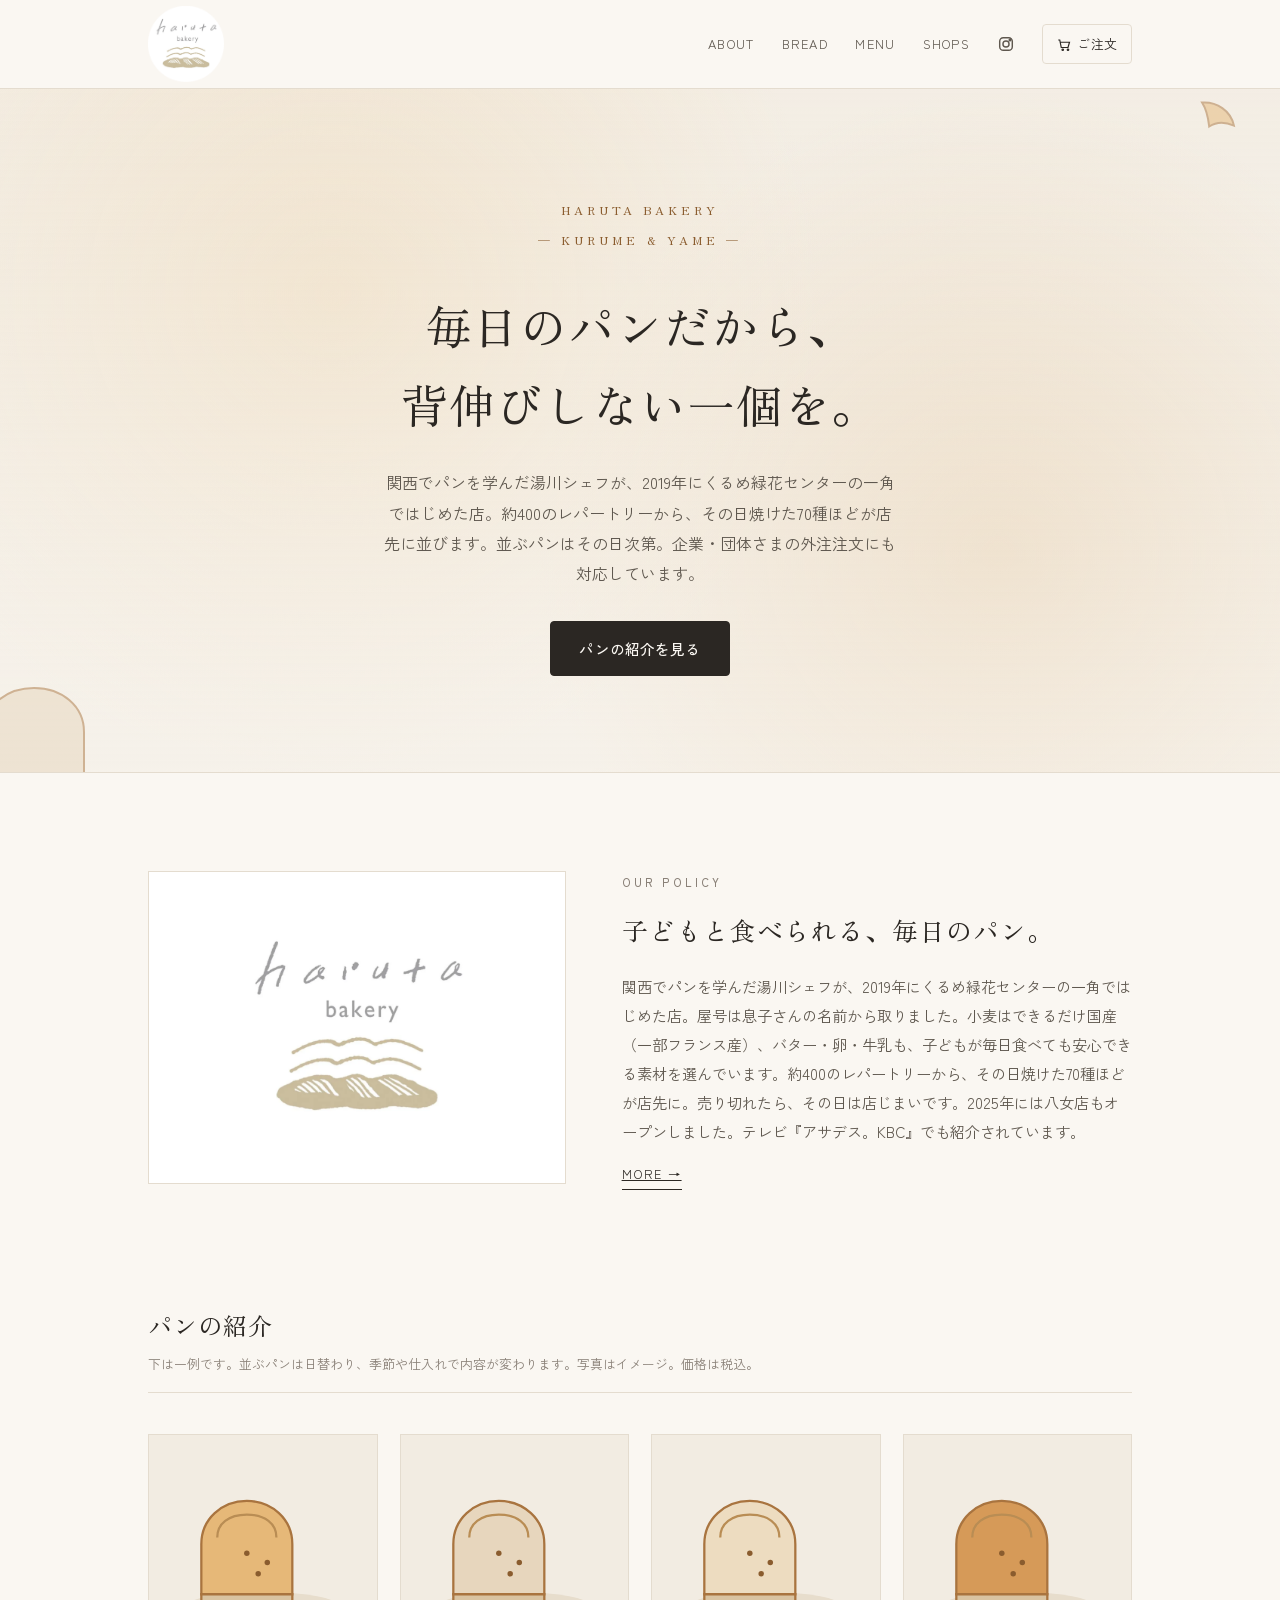
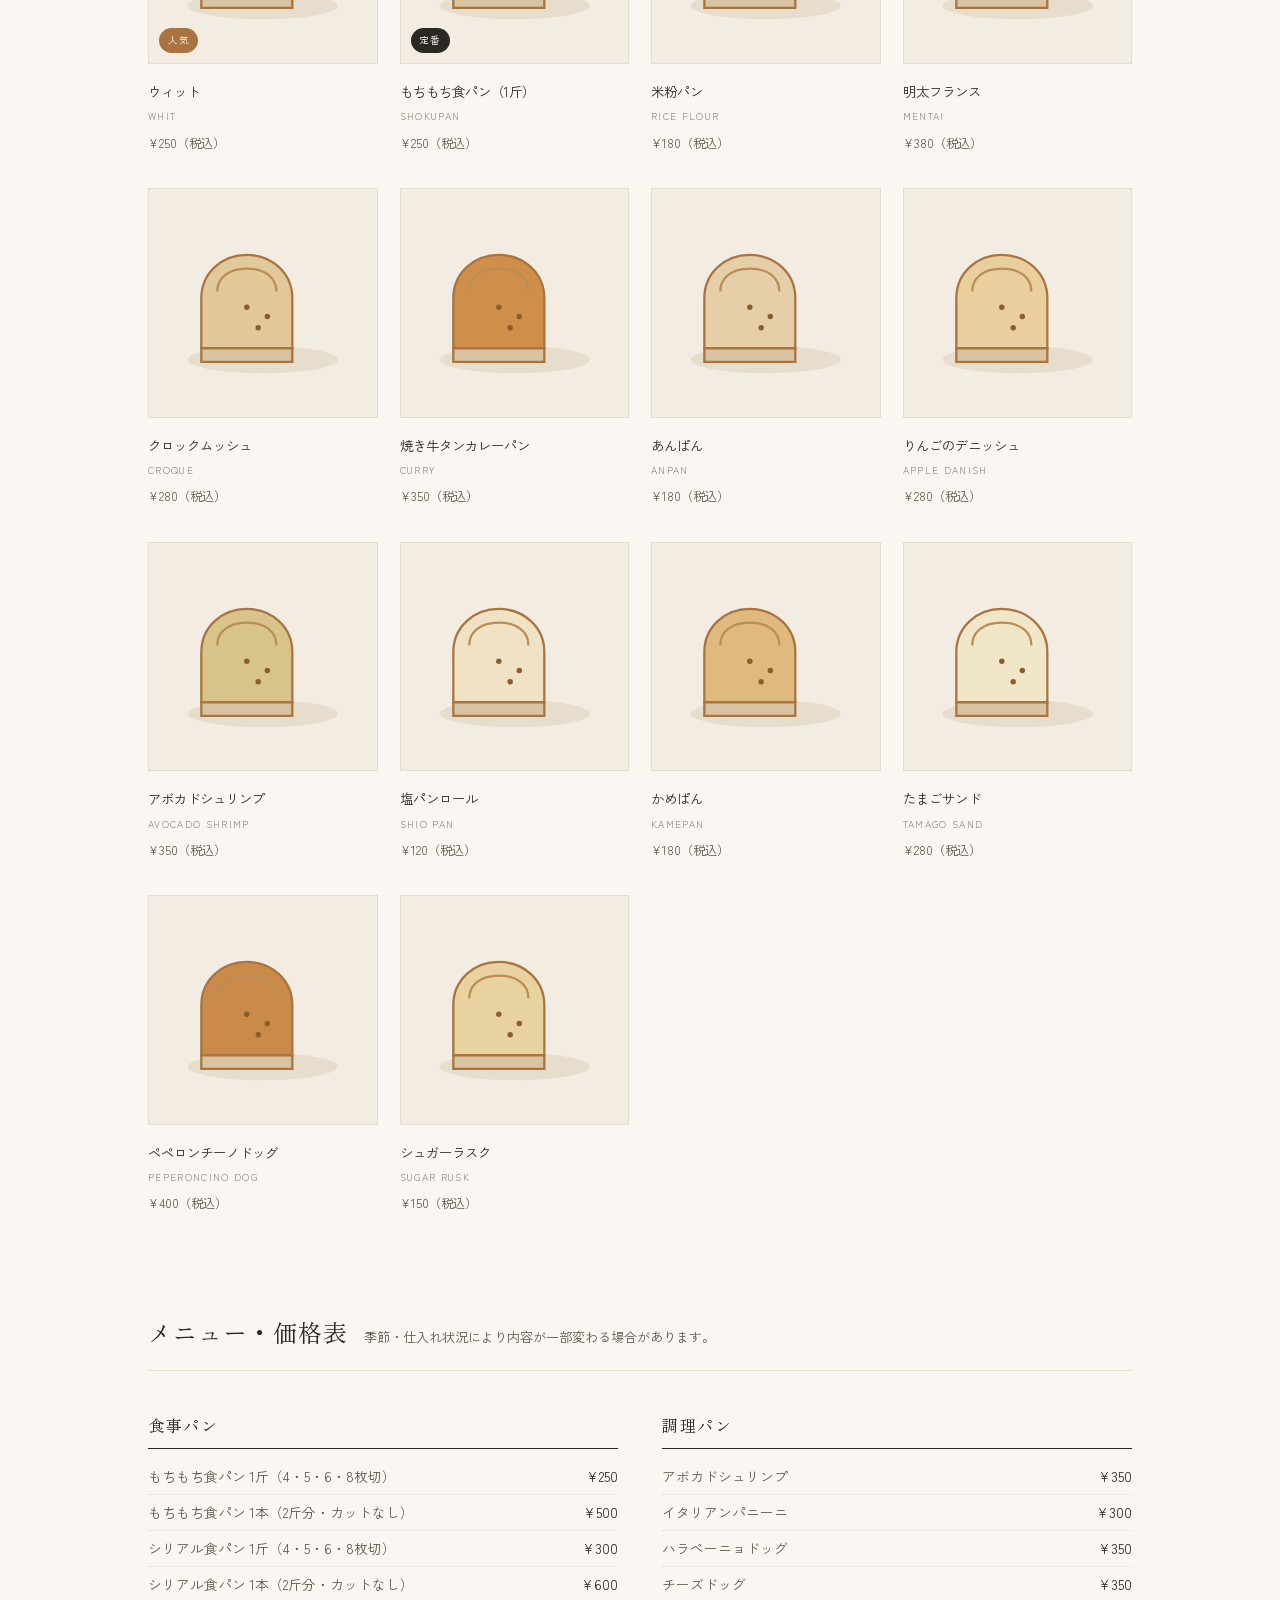
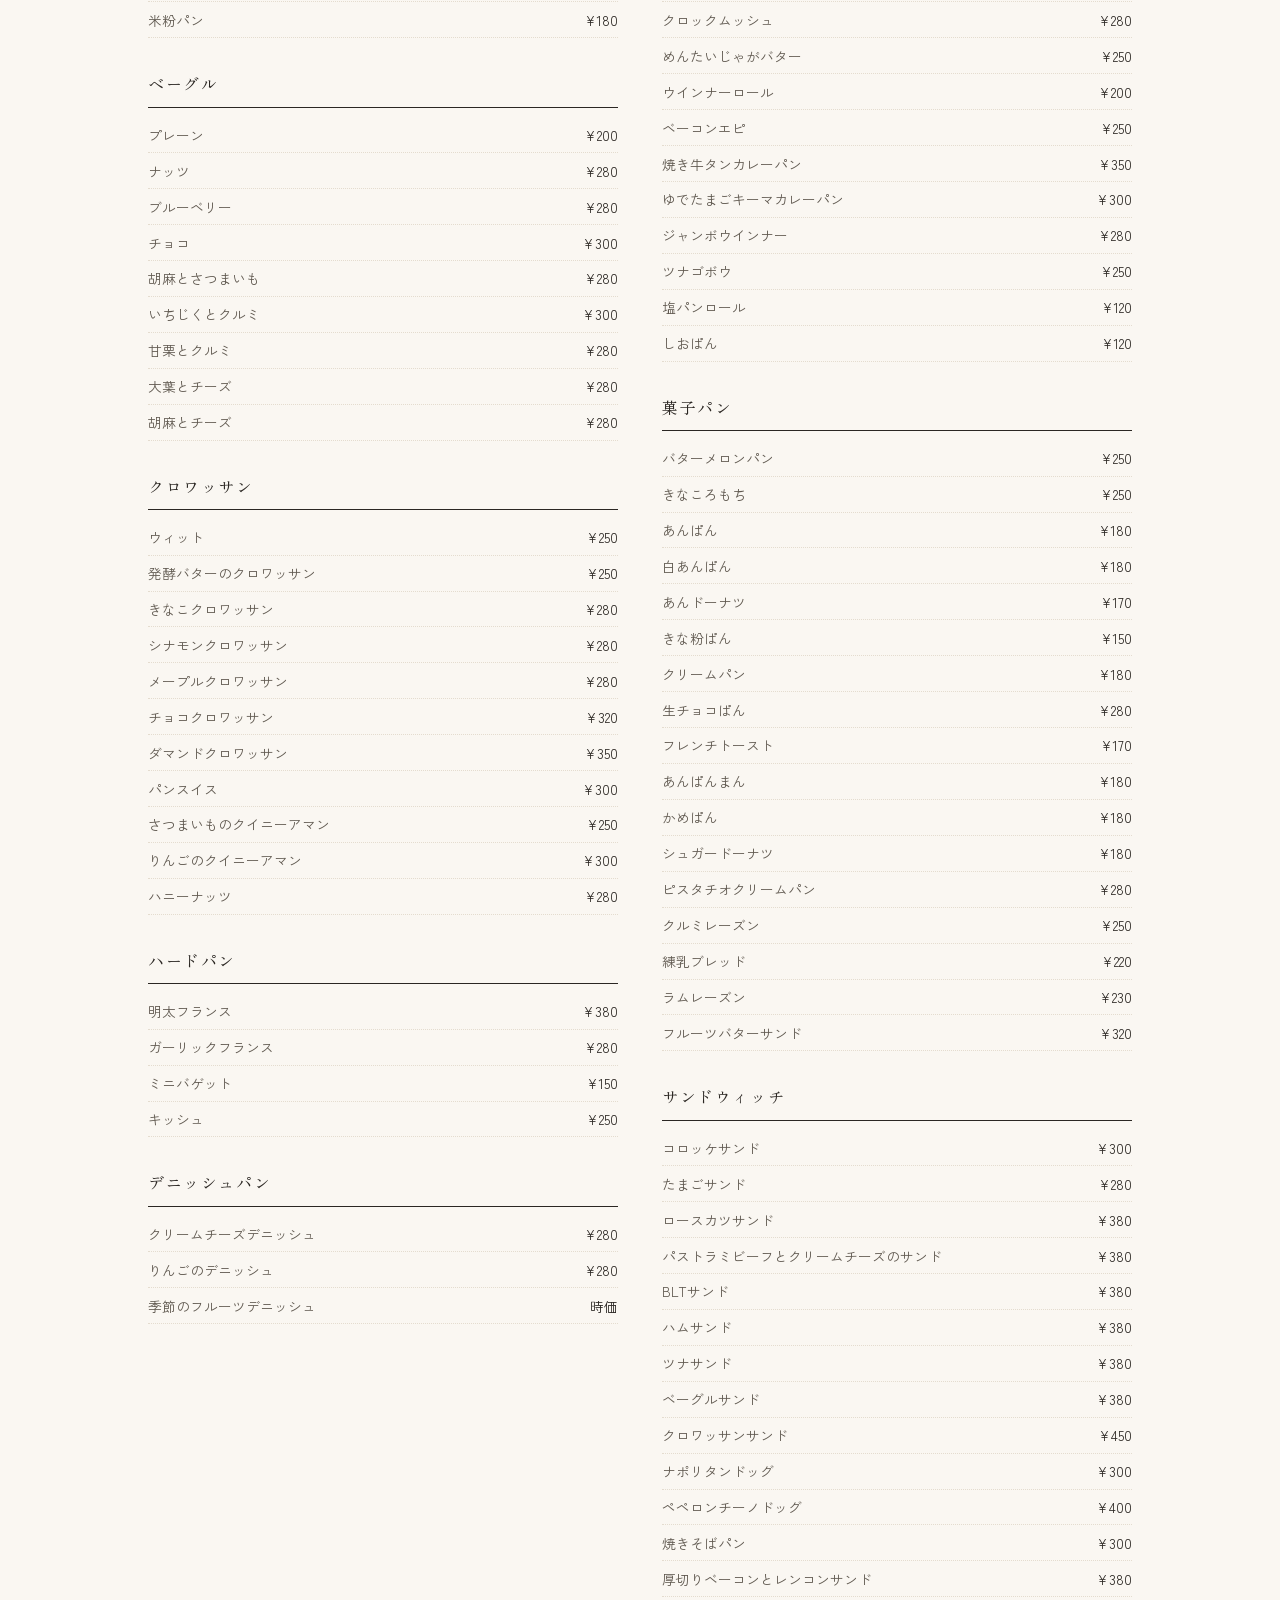
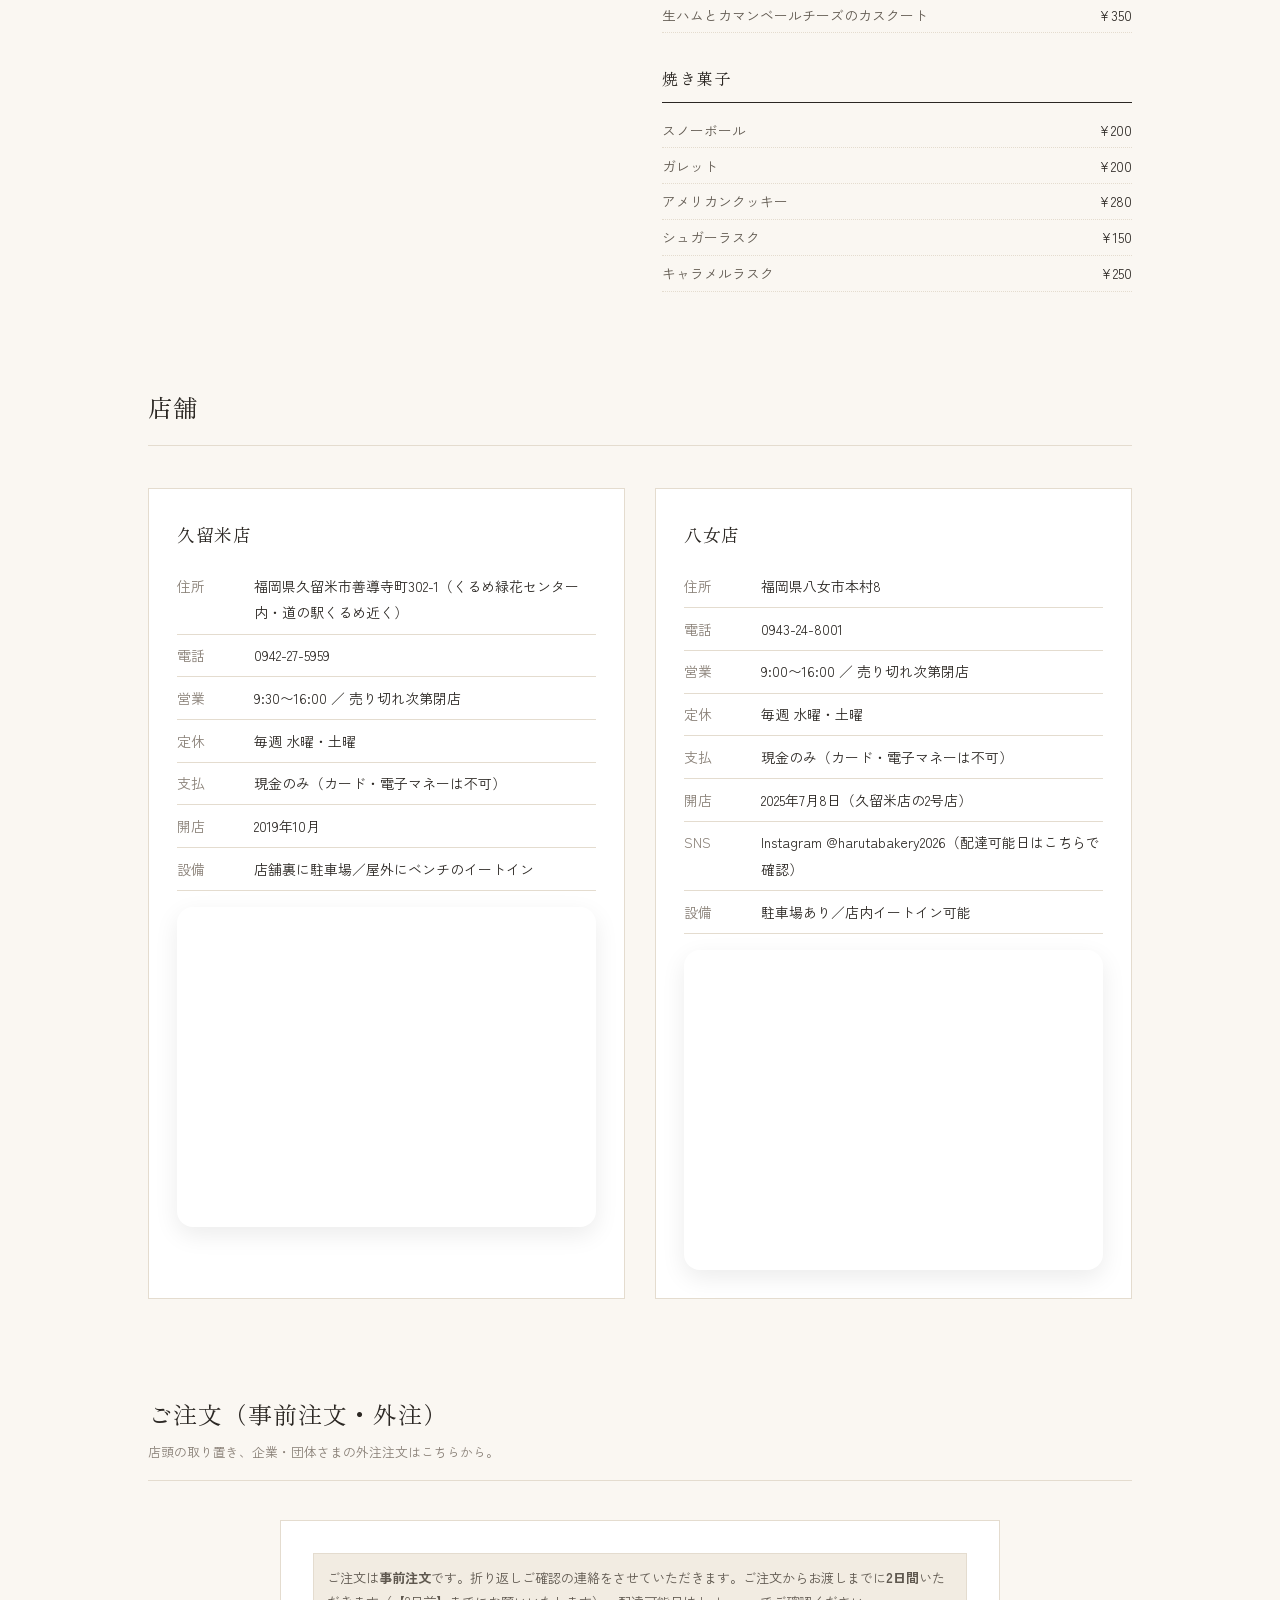
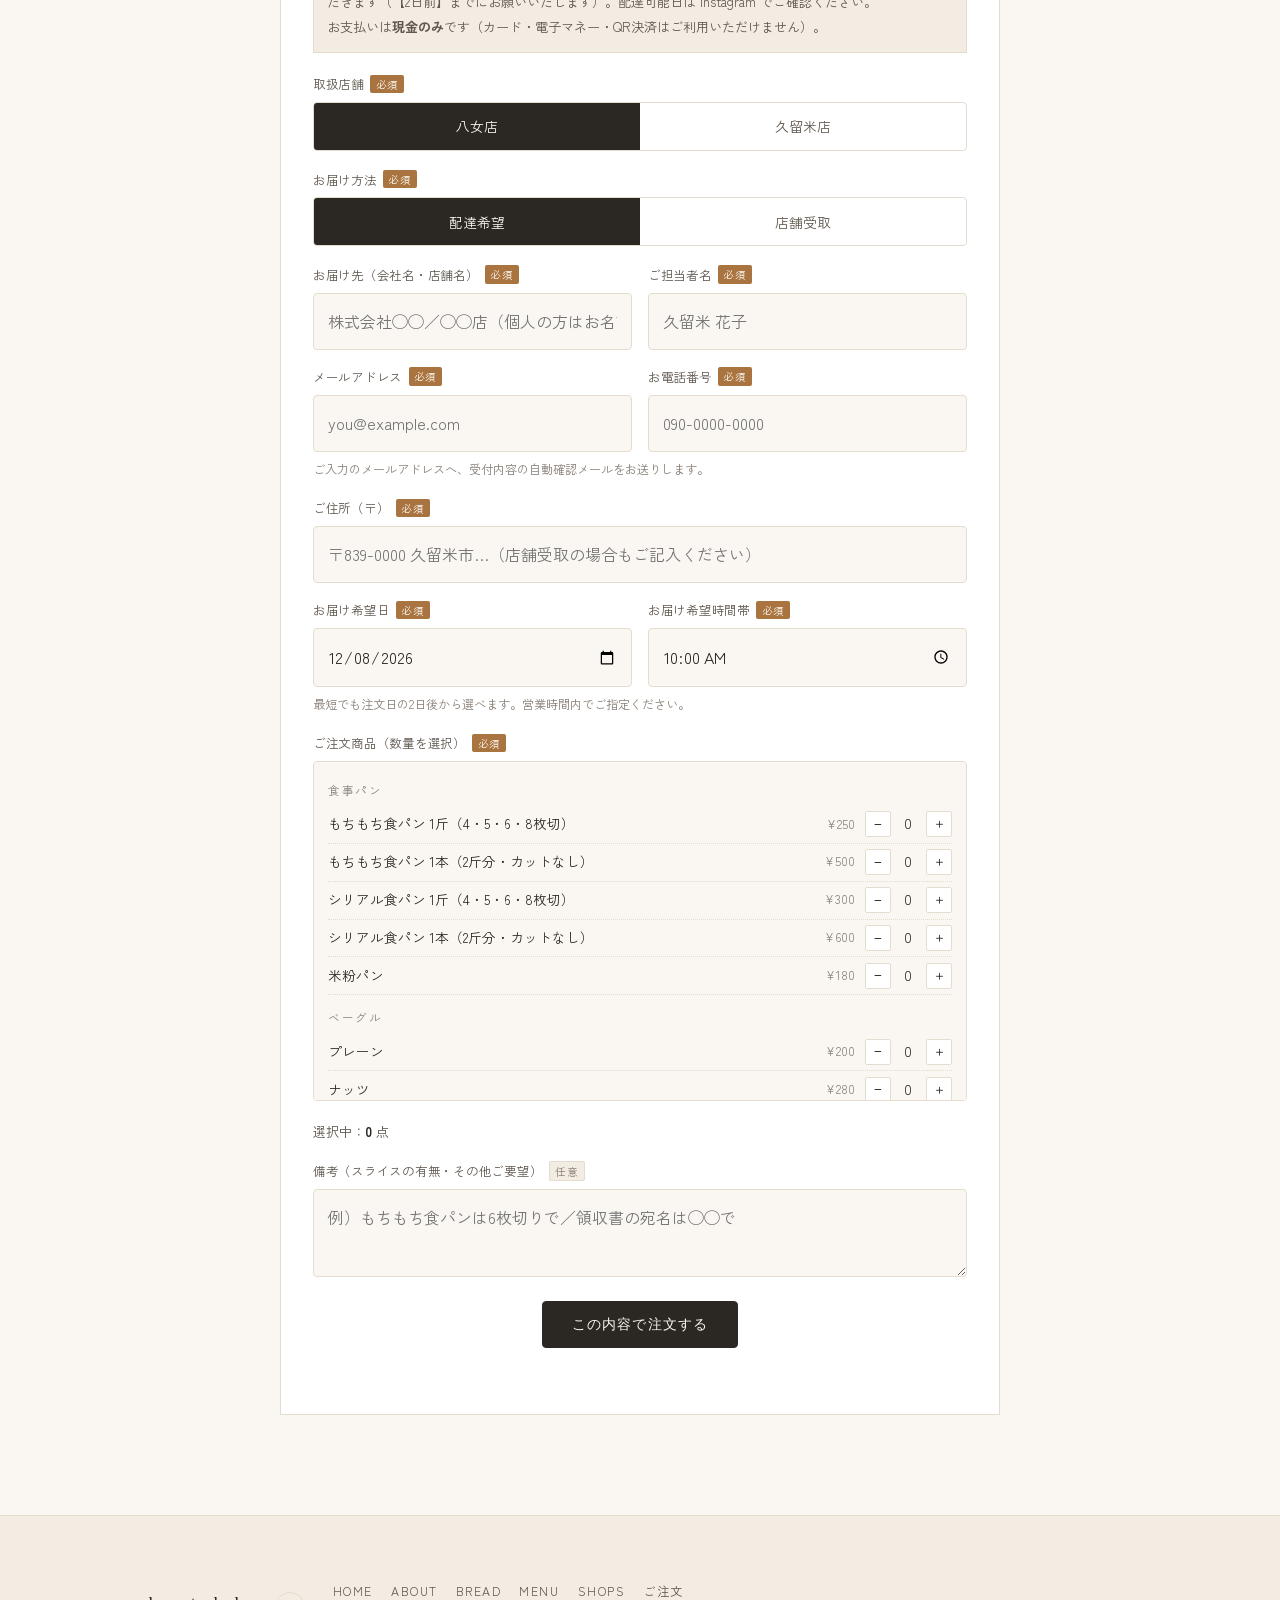
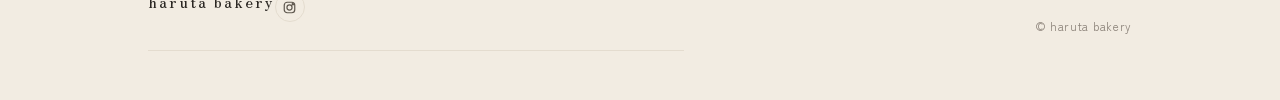
==== commit 13d459cb: "公開用変更をindex.html本体へ統合" ====
--- a/index.html
+++ b/index.html
@@ -3,10 +3,10 @@
 <head>
 <meta charset="UTF-8">
 <meta name="viewport" content="width=device-width, initial-scale=1">
-<title>haruta bakery｜久留米・八女／毎日70種の焼きたてパン【制作デモ】</title>
+<title>haruta bakery</title>
 <meta name="description" content="福岡県久留米市・八女市のパン屋「haruta bakery（ハルタベーカリー）」。約400のレパートリーから、毎日70種ほどの焼きたてを。外注・まとめ注文にも対応。※本ページは非公式の制作デモです。">
 <meta name="robots" content="noindex, nofollow">
-<meta property="og:title" content="haruta bakery（制作デモ）">
+<meta property="og:title" content="haruta bakery">
 <meta property="og:description" content="久留米・八女の焼きたてパン。非公式の制作デモページです。">
 <meta property="og:type" content="website">
 <link rel="preconnect" href="https://fonts.googleapis.com">
@@ -190,17 +190,6 @@
 </head>
 <body>
 
-<div class="demo-bar">
-  <strong>制作デモ（非公式）</strong>：写真はイメージ、価格・営業時間・メニューは店舗提供資料や公開情報に基づく参考値で、店舗に未確認の項目を含みます。
-</div>
-
-<div class="notice" id="notice">
-  <div class="wrap">
-    <p>お知らせ：企業・団体さまの外注注文、まとまった数量のご注文も承ります（【2日前】までにご相談ください）。この欄はデモ用のダミー文です。</p>
-    <button type="button" aria-label="閉じる" id="noticeClose">×</button>
-  </div>
-</div>
-
 <header class="site">
   <div class="wrap">
     <a href="#top" class="brand" aria-label="haruta bakery">
@@ -226,11 +215,10 @@
   <svg class="loaf l" viewBox="0 0 180 140" aria-hidden="true"><path d="M14 120V74c0-26 22-44 50-44s50 18 50 44v46z" fill="#e7d6bd" stroke="#a9743f" stroke-width="2"/><path d="M14 120h100v12H14z" fill="#d9c3a1" stroke="#a9743f" stroke-width="2"/></svg>
   <svg class="loaf r" viewBox="0 0 150 150" aria-hidden="true"><path d="M40 40c14-4 30 2 36 16-10-2-18 0-24 6-4-12-8-18-12-22z" fill="#e6b878" stroke="#a9743f" stroke-width="2"/></svg>
   <div class="inner">
-    <span class="en">haruta bakery — Kurume &amp; Yame</span>
+    <span class="en">haruta bakery<br>— Kurume &amp; Yame —</span>
     <h1>毎日のパンだから、<br>背伸びしない一個を。</h1>
     <p class="sub">関西でパンを学んだ湯川シェフが、2019年にくるめ緑花センターの一角ではじめた店。約400のレパートリーから、その日焼けた70種ほどが店先に並びます。並ぶパンはその日次第。企業・団体さまの外注注文にも対応しています。</p>
     <a href="#menu" class="btn">パンの紹介を見る</a>
-    <p class="meta">久留米店 9:30–17:00／水・土休　|　八女店 9:00–16:00／水・土休　|　売り切れ次第閉店　|　お支払いは現金のみ（営業時間は要確認）</p>
   </div>
 </section>
 
@@ -243,7 +231,6 @@
       <span class="eyebrow">Our Policy</span>
       <h2>子どもと食べられる、毎日のパン。</h2>
       <p>関西でパンを学んだ湯川シェフが、2019年にくるめ緑花センターの一角ではじめた店。屋号は息子さんの名前から取りました。小麦はできるだけ国産（一部フランス産）、バター・卵・牛乳も、子どもが毎日食べても安心できる素材を選んでいます。約400のレパートリーから、その日焼けた70種ほどが店先に。売り切れたら、その日は店じまいです。2025年には八女店もオープンしました。テレビ『アサデス。KBC』でも紹介されています。</p>
-      <p style="font-size:.8rem;color:var(--taupe);margin-top:1em">※この本文は新聞・地域情報サイトなどの公開情報をもとに制作側が書き起こした下書きです。店の投稿・記事の文章を転載したものではなく、最終的な表現は店主の確認が必要です。</p>
       <a href="#menu" class="more">More →</a>
     </div>
   </div>
@@ -266,7 +253,7 @@
         <h2>メニュー・価格表</h2>
         <span class="aside">季節・仕入れ状況により内容が一部変わる場合があります。</span>
       </div>
-      <p class="note">店舗提供の「外注メニュー表」「注文書（八女店）」の品目・税込価格をもとにしています（要確認）。</p>
+      
     </div>
     <div class="cats" id="cats"></div>
   </div>
@@ -276,34 +263,36 @@
   <div class="wrap">
     <div class="head">
       <h2>店舗</h2>
-      <p class="note">住所・電話・時間は店舗提供資料と公開情報の参考値です。掲載前に必ず店主へ確認します。</p>
+      
     </div>
     <div class="row">
       <div class="shop">
         <h3>久留米店</h3>
         <table>
-          <tr><th>住所</th><td>福岡県久留米市善導寺町302-1（くるめ緑花センター内・道の駅くるめ近く）※要確認</td></tr>
-          <tr><th>電話</th><td>0942-27-5959（要確認）</td></tr>
-          <tr><th>営業</th><td>9:30〜17:00 ／ <b>売り切れ次第閉店</b>（時間は要確認）</td></tr>
+          <tr><th>住所</th><td>福岡県久留米市善導寺町302-1（くるめ緑花センター内・道の駅くるめ近く）</td></tr>
+          <tr><th>電話</th><td>0942-27-5959</td></tr>
+          <tr><th>営業</th><td>9:30〜16:00 ／ 売り切れ次第閉店</td></tr>
           <tr><th>定休</th><td>毎週 水曜・土曜</td></tr>
           <tr><th>支払</th><td>現金のみ（カード・電子マネーは不可）</td></tr>
           <tr><th>開店</th><td>2019年10月</td></tr>
-          <tr><th>設備</th><td>店舗裏に駐車場／屋外にベンチのイートイン（要確認）</td></tr>
+          <tr><th>設備</th><td>店舗裏に駐車場／屋外にベンチのイートイン</td></tr>
         </table>
-        <div class="map-ph">地図を埋め込み（実制作時に設定）</div>
+        <div class="store-map" style="margin-top:16px;border-radius:16px;overflow:hidden;box-shadow:0 8px 24px rgba(0,0,0,.08);"><iframe title="久留米店 Googleマップ" src="https://www.google.com/maps?q=%E7%A6%8F%E5%B2%A1%E7%9C%8C%E4%B9%85%E7%95%99%E7%B1%B3%E5%B8%82%E5%96%84%E9%81%93%E5%AF%BA%E7%94%BA%E6%9C%A8%E5%A1%9A302-1&output=embed" width="100%" height="320" style="border:0;display:block;" loading="lazy" referrerpolicy="no-referrer-when-downgrade" allowfullscreen></iframe></div>
       </div>
       <div class="shop">
         <h3>八女店</h3>
         <table>
           <tr><th>住所</th><td>福岡県八女市本村8</td></tr>
           <tr><th>電話</th><td>0943-24-8001</td></tr>
-          <tr><th>営業</th><td>9:00〜16:00 ／ <b>売り切れ次第閉店</b>（時間は要確認）</td></tr>
+          <tr><th>営業</th><td>9:00〜16:00 ／ 売り切れ次第閉店</td></tr>
           <tr><th>定休</th><td>毎週 水曜・土曜</td></tr>
           <tr><th>支払</th><td>現金のみ（カード・電子マネーは不可）</td></tr>
           <tr><th>開店</th><td>2025年7月8日（久留米店の2号店）</td></tr>
           <tr><th>SNS</th><td>Instagram @harutabakery2026（配達可能日はこちらで確認）</td></tr>
+        
+          <tr><th>設備</th><td>駐車場あり／店内イートイン可能</td></tr>
         </table>
-        <div class="map-ph">地図を埋め込み（実制作時に設定）</div>
+        <div class="store-map" style="margin-top:16px;border-radius:16px;overflow:hidden;box-shadow:0 8px 24px rgba(0,0,0,.08);"><iframe title="八女店 Googleマップ" src="https://www.google.com/maps?q=%E7%A6%8F%E5%B2%A1%E7%9C%8C%E5%85%AB%E5%A5%B3%E5%B8%82%E6%9C%AC%E6%9D%918&output=embed" width="100%" height="320" style="border:0;display:block;" loading="lazy" referrerpolicy="no-referrer-when-downgrade" allowfullscreen></iframe></div>
       </div>
     </div>
   </div>
@@ -313,7 +302,7 @@
   <div class="wrap">
     <div class="head">
       <h2>ご注文（事前注文・外注）</h2>
-      <p class="note">店頭の取り置き、企業・団体さまの外注注文はこちらから。フォームの項目は店舗の注文書にならっています。</p>
+      <p class="note">店頭の取り置き、企業・団体さまの外注注文はこちらから。</p>
     </div>
     <form class="order" id="orderForm" autocomplete="on">
       <p class="callout">ご注文は<b>事前注文</b>です。折り返しご確認の連絡をさせていただきます。ご注文からお渡しまでに<b>2日間</b>いただきます（【2日前】までにお願いいたします）。配達可能日は Instagram でご確認ください。<br>お支払いは<b>現金のみ</b>です（カード・電子マネー・QR決済はご利用いただけません）。</p>
@@ -405,12 +394,7 @@
         <a href="#order">ご注文</a>
       </nav>
     </div>
-    <p class="copy">© haruta bakery（制作デモ）　久留米市善導寺町302-1（要確認）／ 9:30–17:00・水土休／売り切れ次第閉店・現金のみ</p>
-    <p class="disc">
-      本ページは制作会社が作成した<b>非公式の制作デモ</b>です。店舗の運営者による確認・許諾は取れていません。
-      品目・税込価格は店舗提供の「外注メニュー表」「注文書（八女店）」を、営業情報等は公開情報を参照した参考値で、実際と異なる場合があります。
-      本文は制作側が要約して書き起こしたもので、店のSNS投稿や配布物の文章・画像・レイアウトをそのまま転載したものではありません。Instagram リンクは店舗の公開アカウント（@harutabakery2026）への外部リンクです。
-    </p>
+    <p class="copy">© haruta bakery</p>
   </div>
 </footer>
 
@@ -427,8 +411,6 @@
 </div>
 
 <script>
-document.getElementById('noticeClose').addEventListener('click',()=>{ document.getElementById('notice').hidden=true; });
-
 /* ===== メニュー（店舗提供の外注メニュー表／注文書より・税込） ===== */
 const MENU = {
   "食事パン": [
@@ -446,7 +428,7 @@
   "クロワッサン": [
     ["ウィット",250],["発酵バターのクロワッサン",250],["きなこクロワッサン",280],
     ["シナモンクロワッサン",280],["メープルクロワッサン",280],["チョコクロワッサン",320],
-    ["ダマンドクロワッサン",350],["抹茶のダマンドクロワッサン",350],["パンスイス",300],
+    ["ダマンドクロワッサン",350],["パンスイス",300],
     ["さつまいものクイニーアマン",250],["りんごのクイニーアマン",300],["ハニーナッツ",280],
   ],
   "ハードパン": [
@@ -471,7 +453,7 @@
   ],
   "サンドウィッチ": [
     ["コロッケサンド",300],["たまごサンド",280],["ロースカツサンド",380],
-    ["パストラミビーフとクリームチーズのサンド",380],["BLTEサンド",380],["ハムサンド",380],
+    ["パストラミビーフとクリームチーズのサンド",380],["BLTサンド",380],["ハムサンド",380],
     ["ツナサンド",380],["ベーグルサンド",380],["クロワッサンサンド",450],
     ["ナポリタンドッグ",300],["ペペロンチーノドッグ",400],["焼きそばパン",300],
     ["厚切りベーコンとレンコンサンド",380],["生ハムとカマンベールチーズのカスクート",350],
@@ -481,7 +463,7 @@
     ["シュガーラスク",150],["キャラメルラスク",250],
   ],
 };
-function yen(v){ return v==null ? '時価・要確認' : '¥'+v.toLocaleString(); }
+function yen(v){ return v==null ? '時価' : '¥'+v.toLocaleString(); }
 
 /* ===== 価格表を描画 ===== */
 const catsEl=document.getElementById('cats');
@@ -545,7 +527,7 @@
 function openModal(b){
   document.getElementById('mPh').innerHTML=phSVG(b.tone);
   document.getElementById('mName').textContent=b.name;
-  document.getElementById('mPrice').textContent='¥'+b.price.toLocaleString()+'（税込・要確認）';
+  document.getElementById('mPrice').textContent='¥'+b.price.toLocaleString()+'（税込）';
   document.getElementById('mDesc').textContent=b.desc;
   modal.classList.add('open');
 }
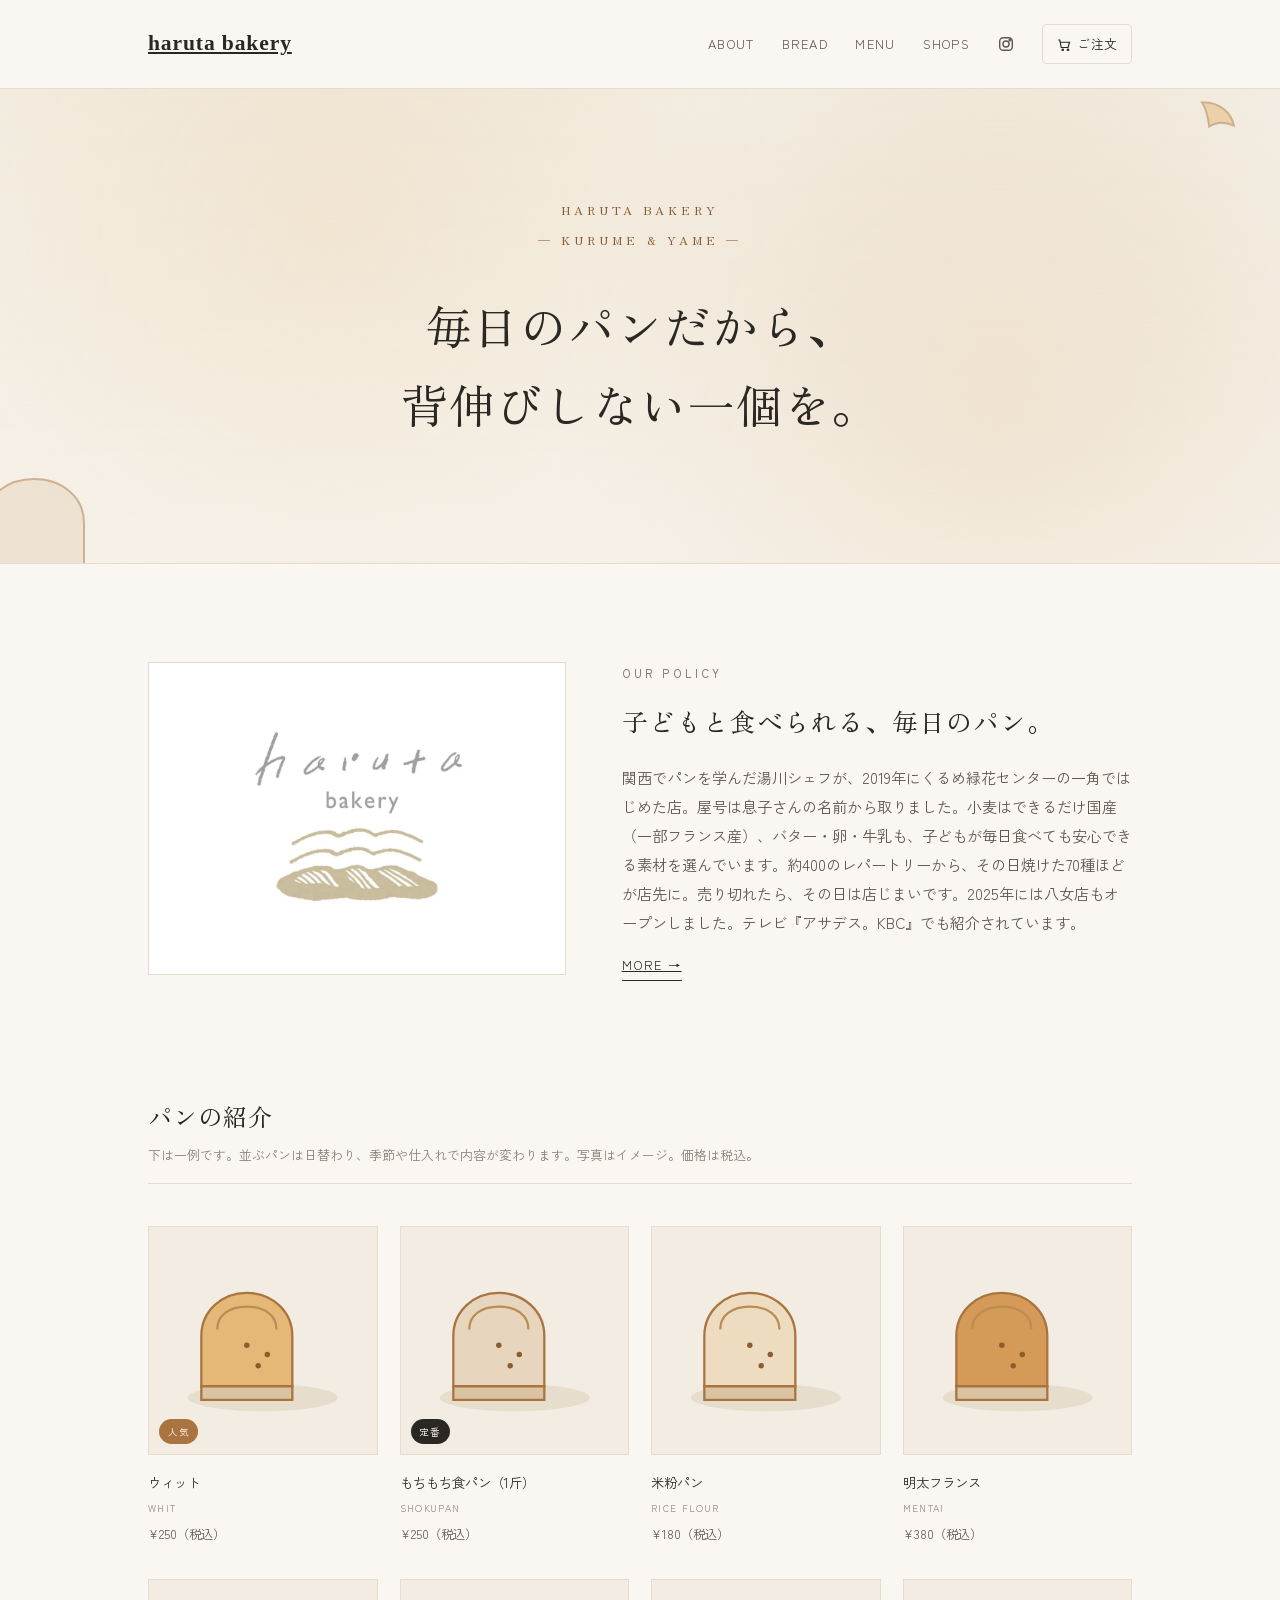
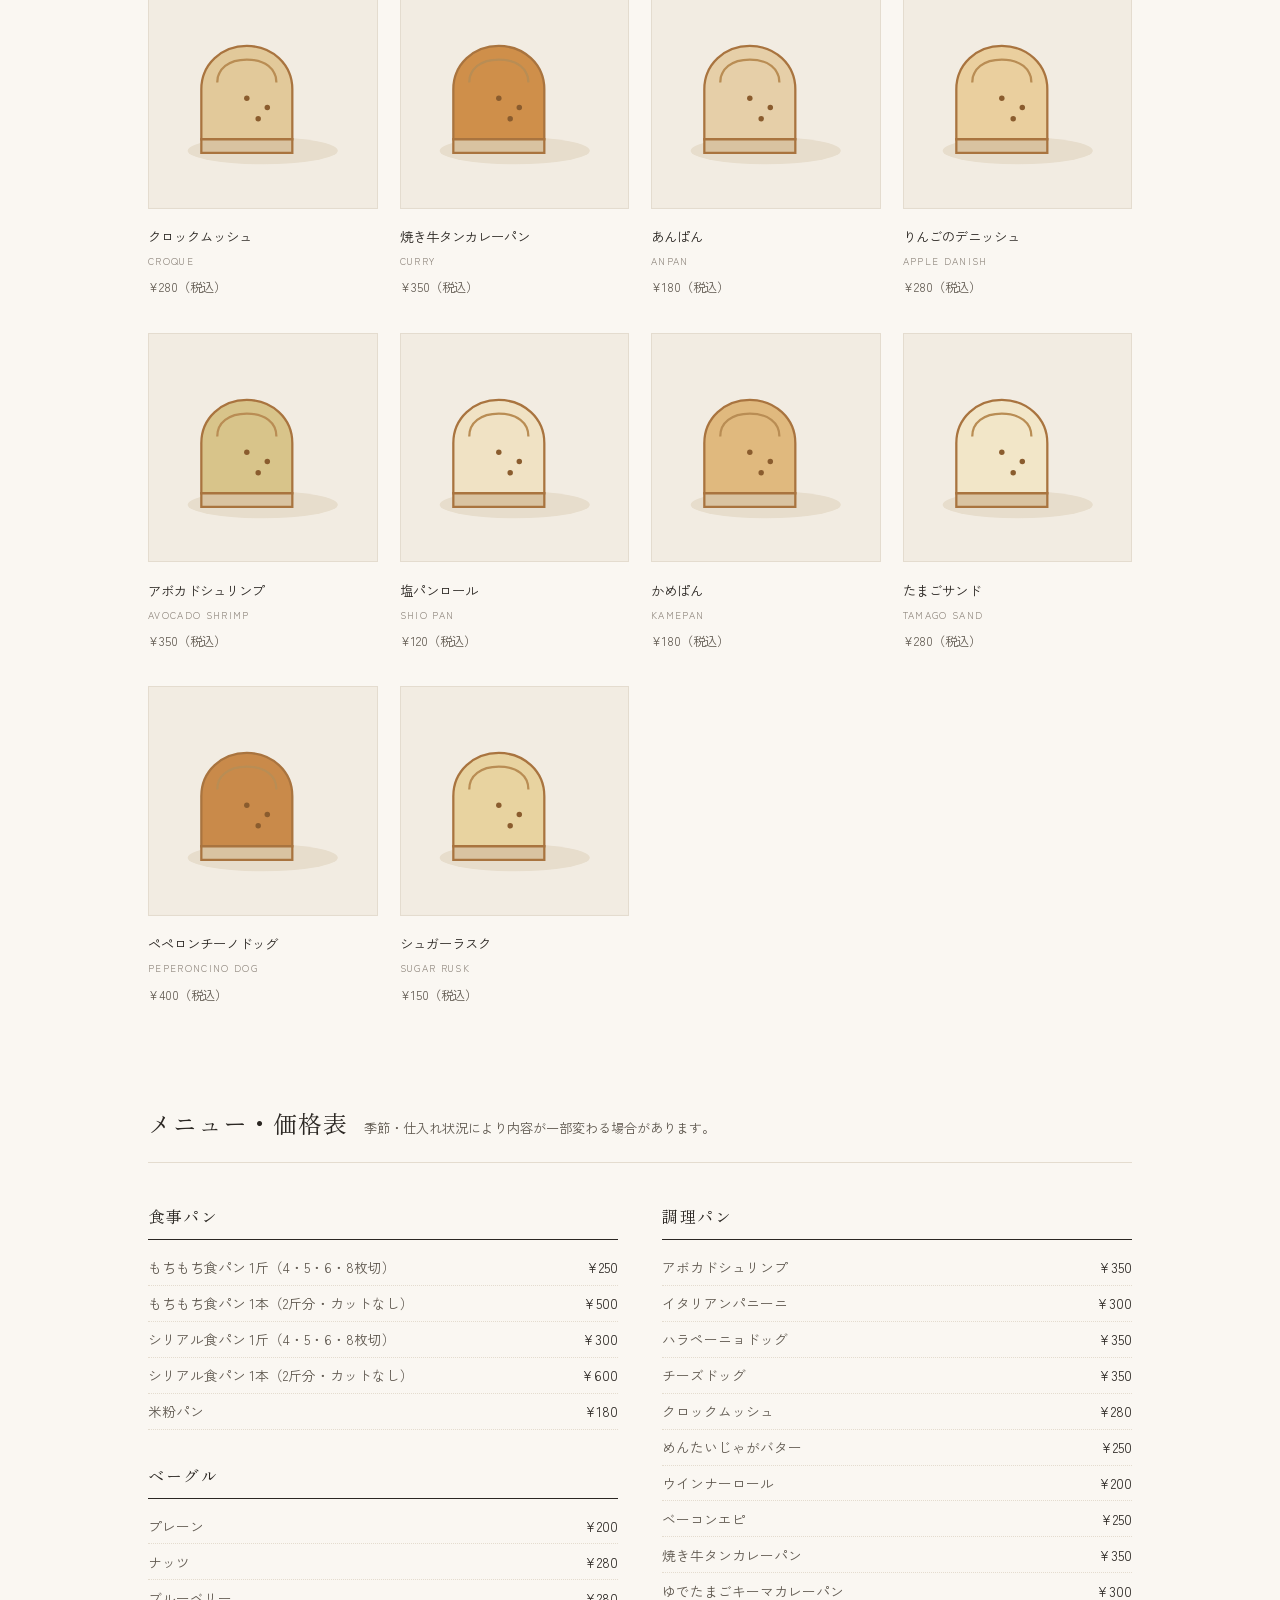
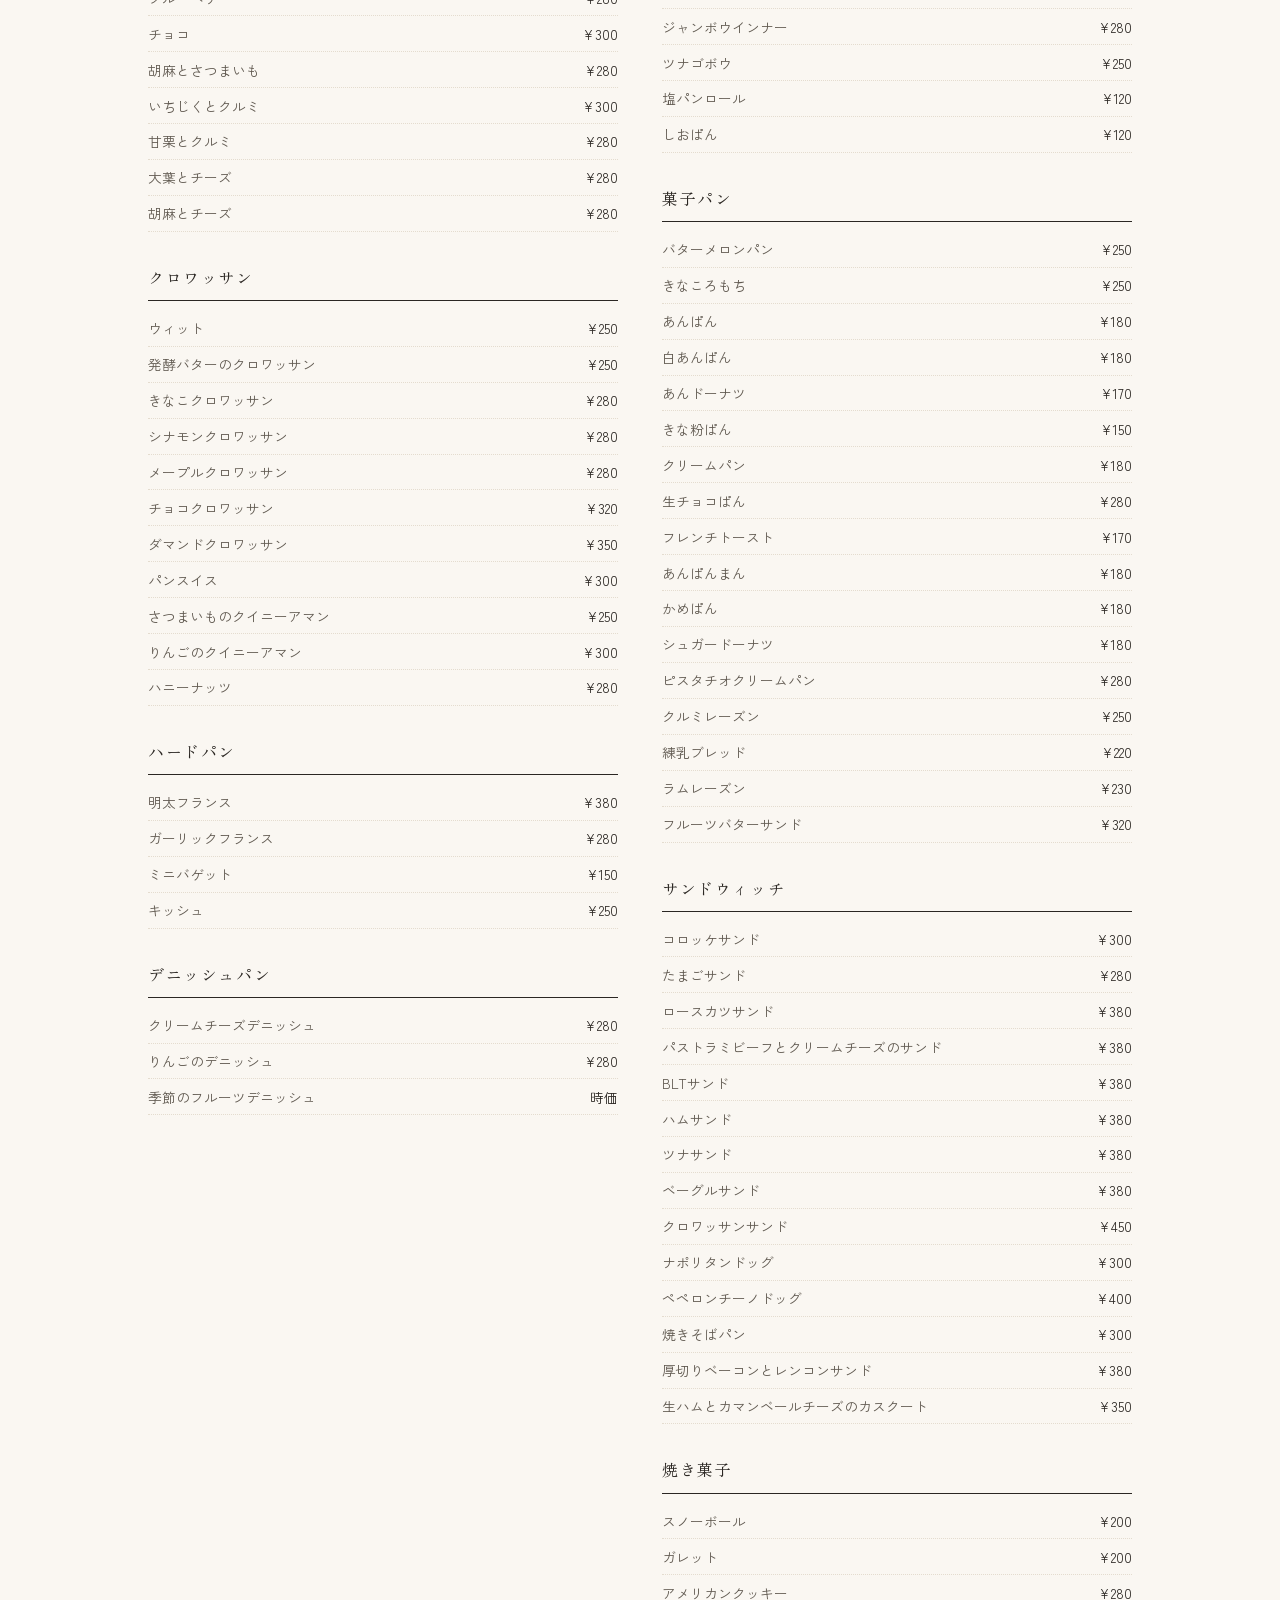
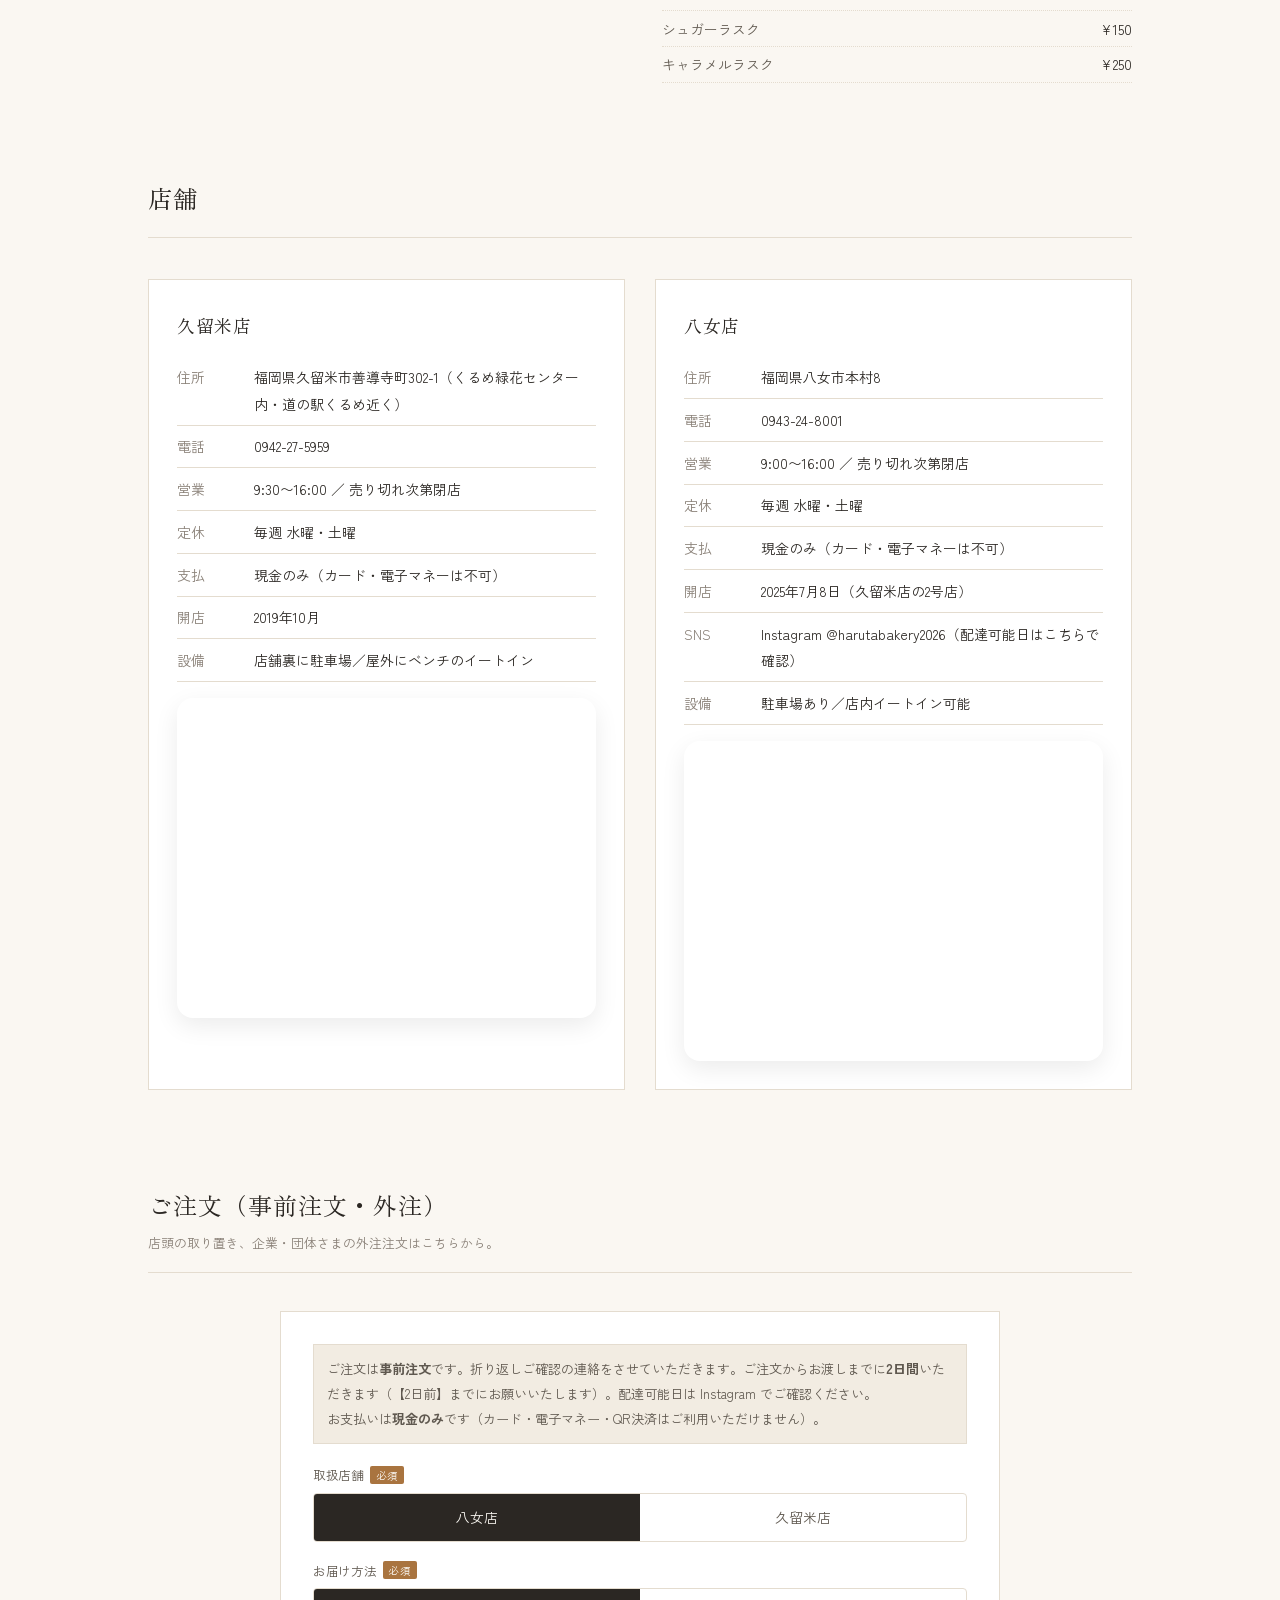
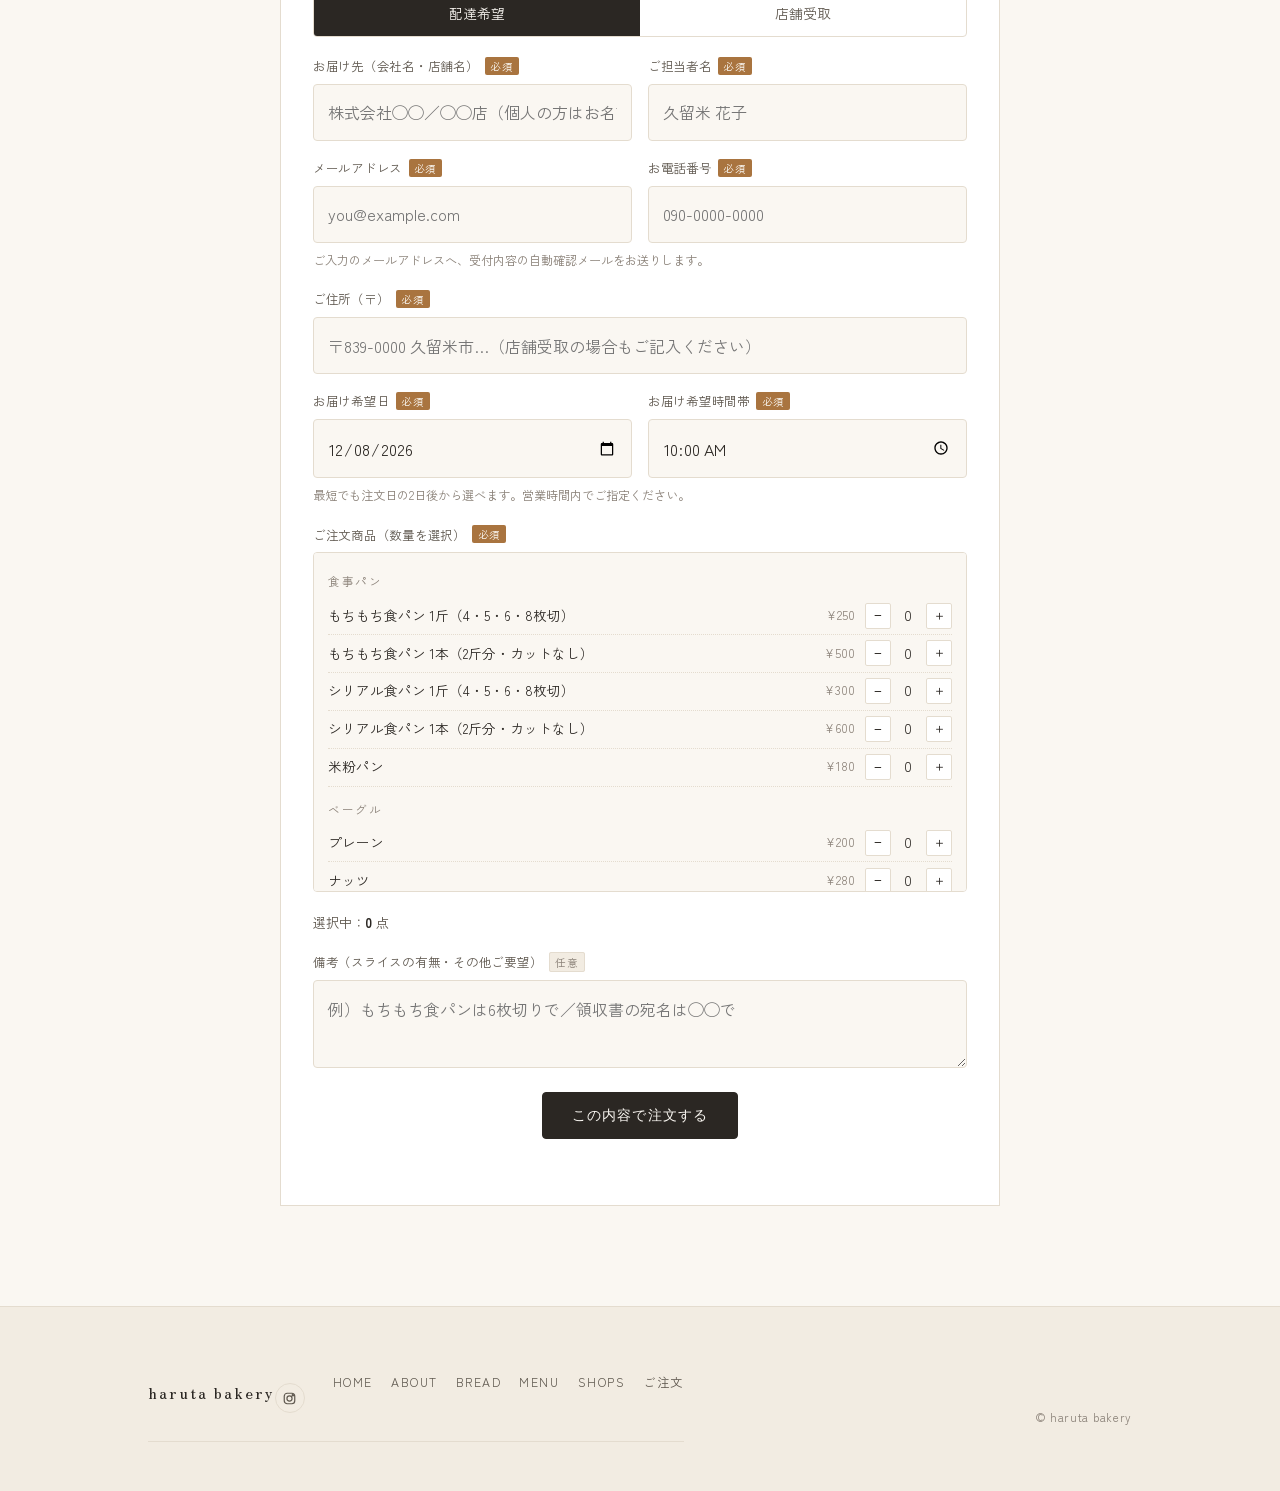
==== commit 6a199f0c: "上部ロゴを小文字化しヒーロー文章とボタンを削除" ====
--- a/index.html
+++ b/index.html
@@ -187,13 +187,17 @@
   .modal-inner p{font-size:.88rem;color:var(--ink-2)}
   .modal-inner .close{margin-top:18px;width:100%;justify-content:center}
 </style>
+
+<style>
+.brand-text{font-family:"Zen Old Mincho",serif;font-size:1.35rem;font-weight:600;letter-spacing:.04em;text-transform:none;color:var(--ink);white-space:nowrap}
+</style>
 </head>
 <body>
 
 <header class="site">
   <div class="wrap">
     <a href="#top" class="brand" aria-label="haruta bakery">
-      <span class="brand-logo" role="img" aria-label="haruta bakery"></span>
+      <span class="brand-text">haruta bakery</span>
     </a>
     <nav class="nav">
       <a href="#policy">About</a>
@@ -217,8 +221,8 @@
   <div class="inner">
     <span class="en">haruta bakery<br>— Kurume &amp; Yame —</span>
     <h1>毎日のパンだから、<br>背伸びしない一個を。</h1>
-    <p class="sub">関西でパンを学んだ湯川シェフが、2019年にくるめ緑花センターの一角ではじめた店。約400のレパートリーから、その日焼けた70種ほどが店先に並びます。並ぶパンはその日次第。企業・団体さまの外注注文にも対応しています。</p>
-    <a href="#menu" class="btn">パンの紹介を見る</a>
+    
+    
   </div>
 </section>
 
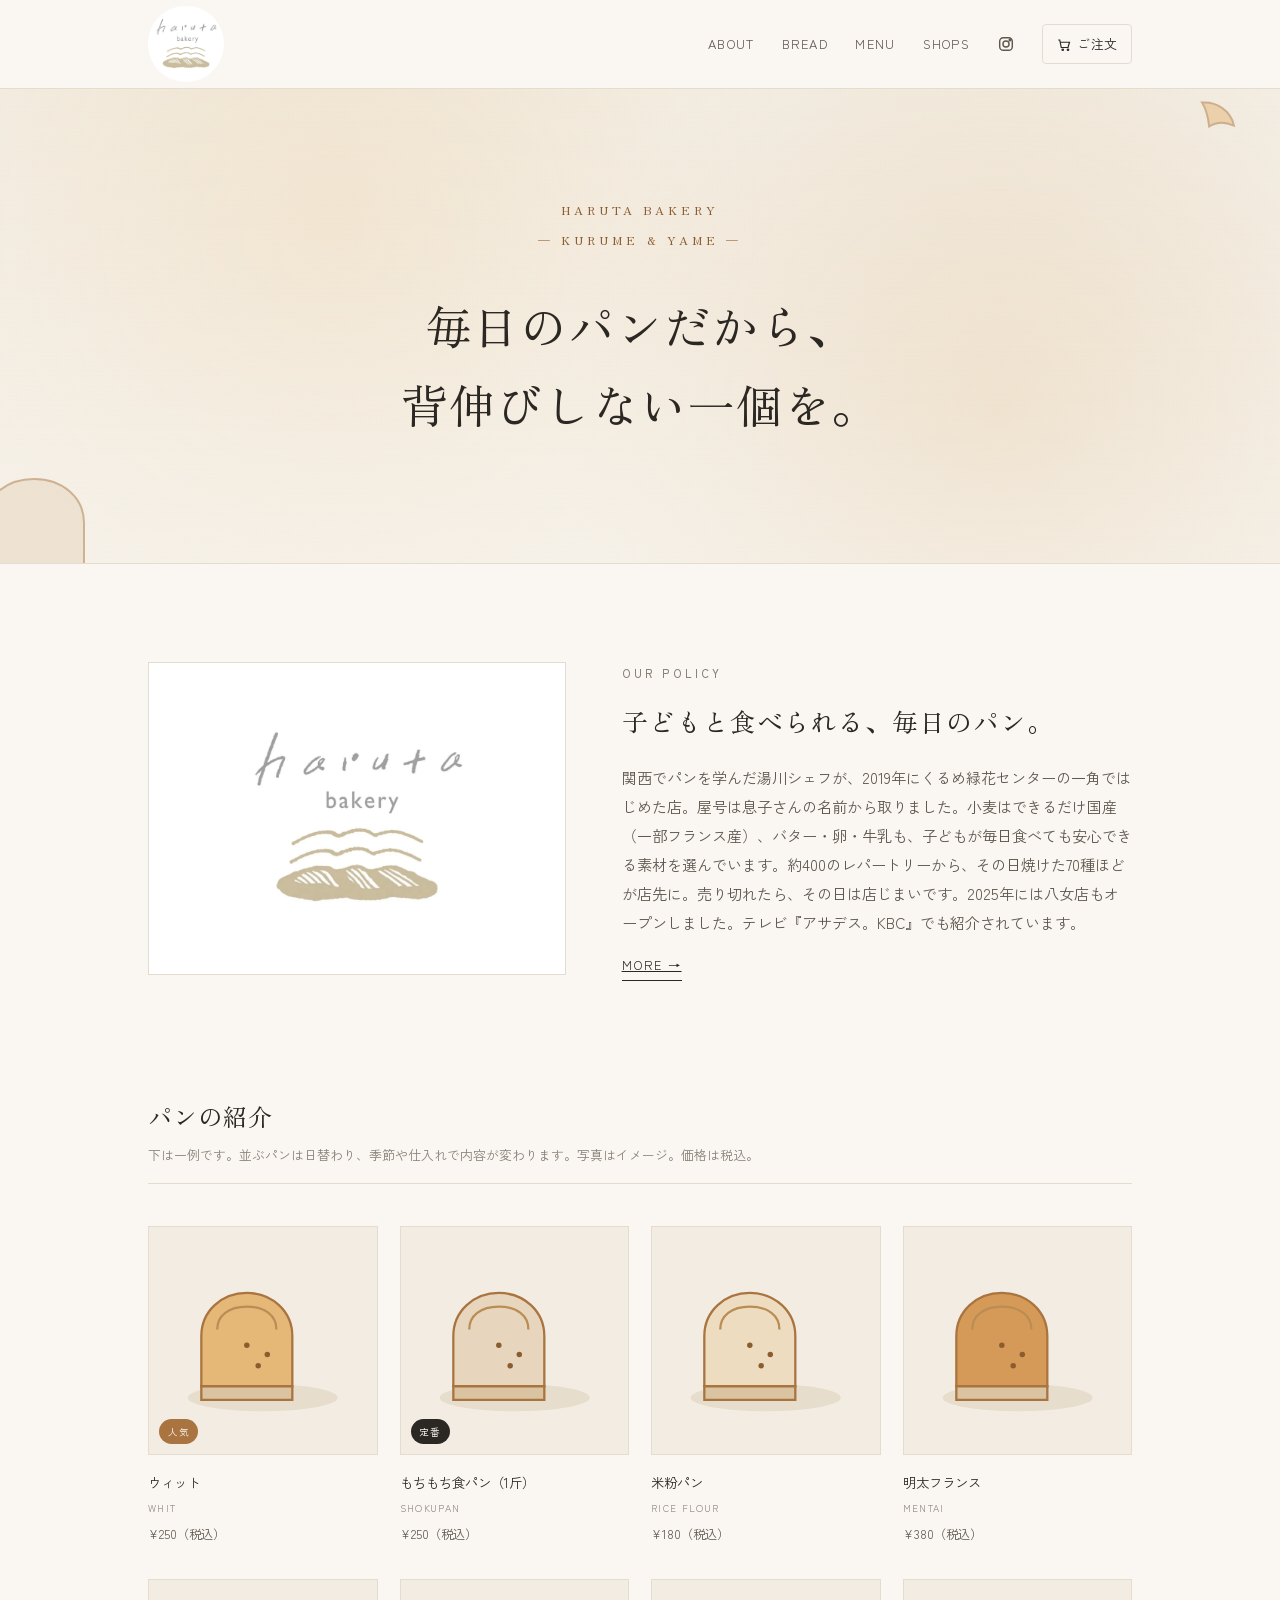
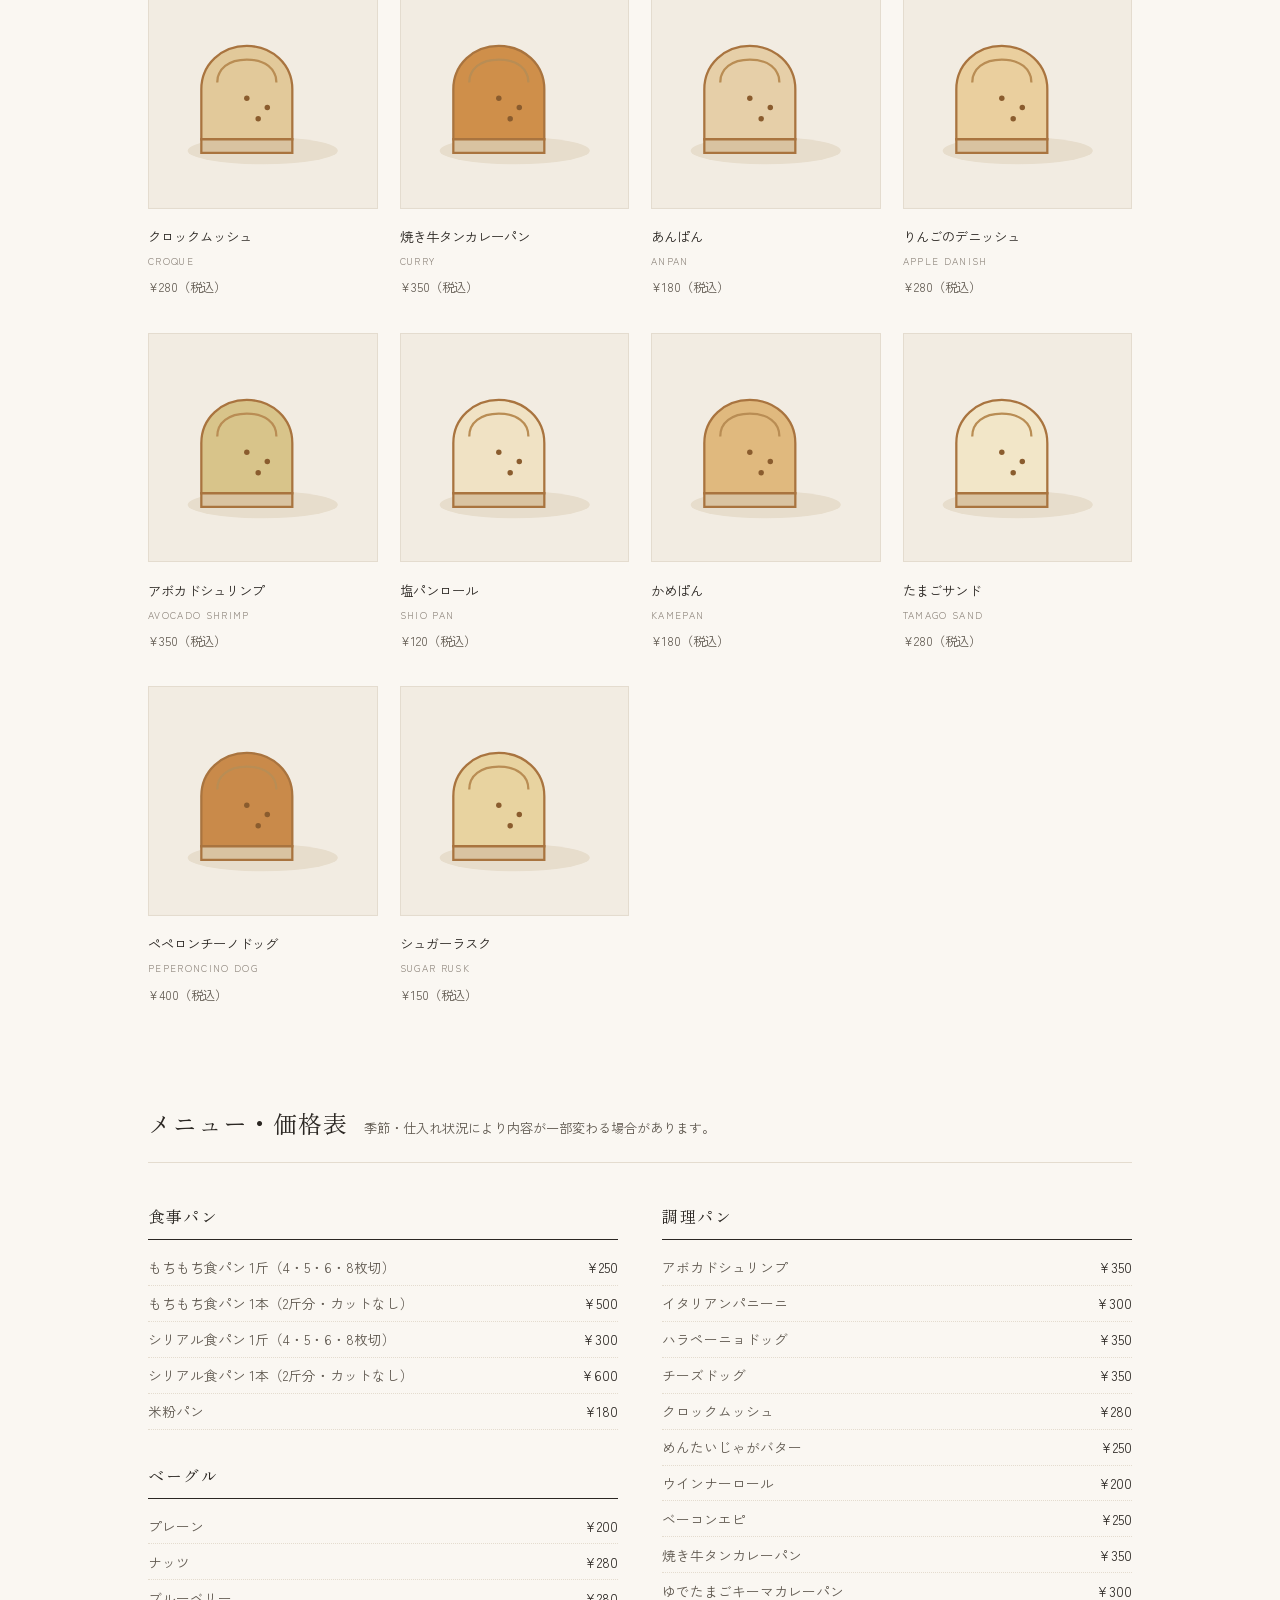
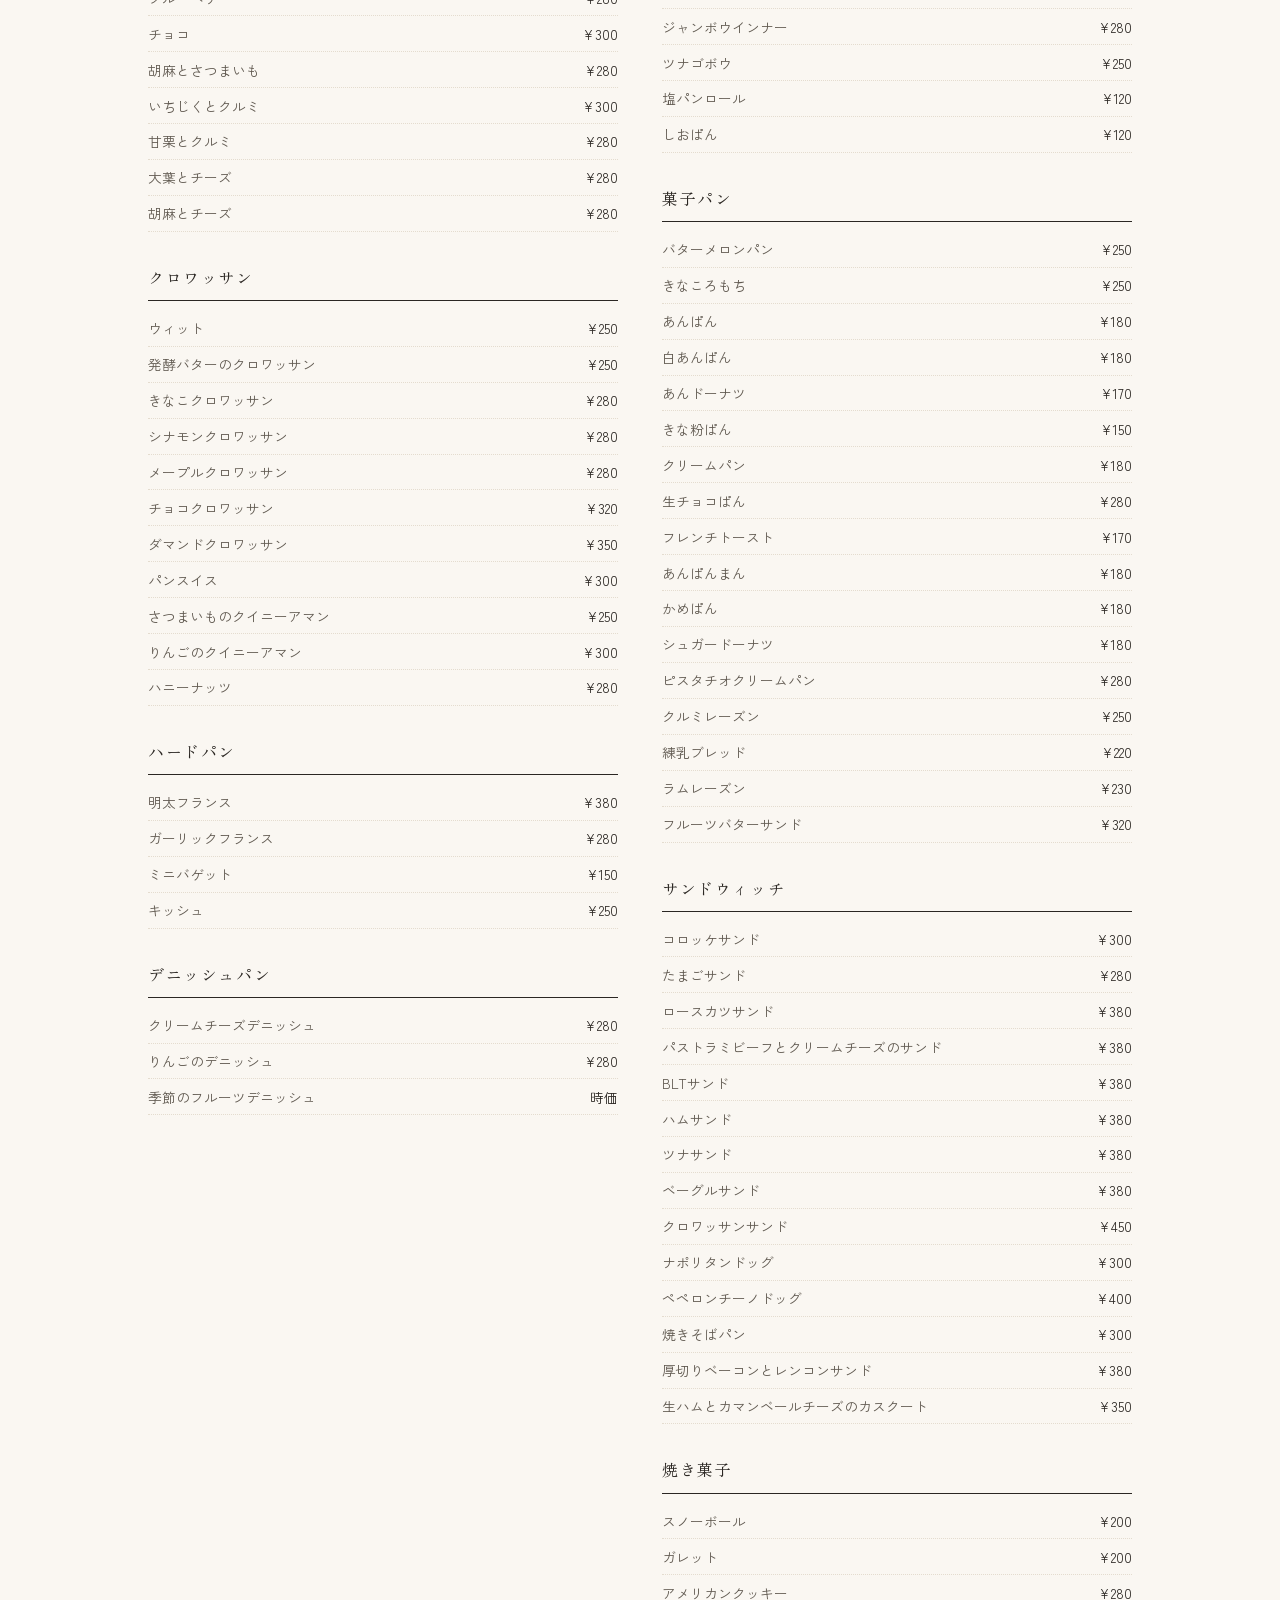
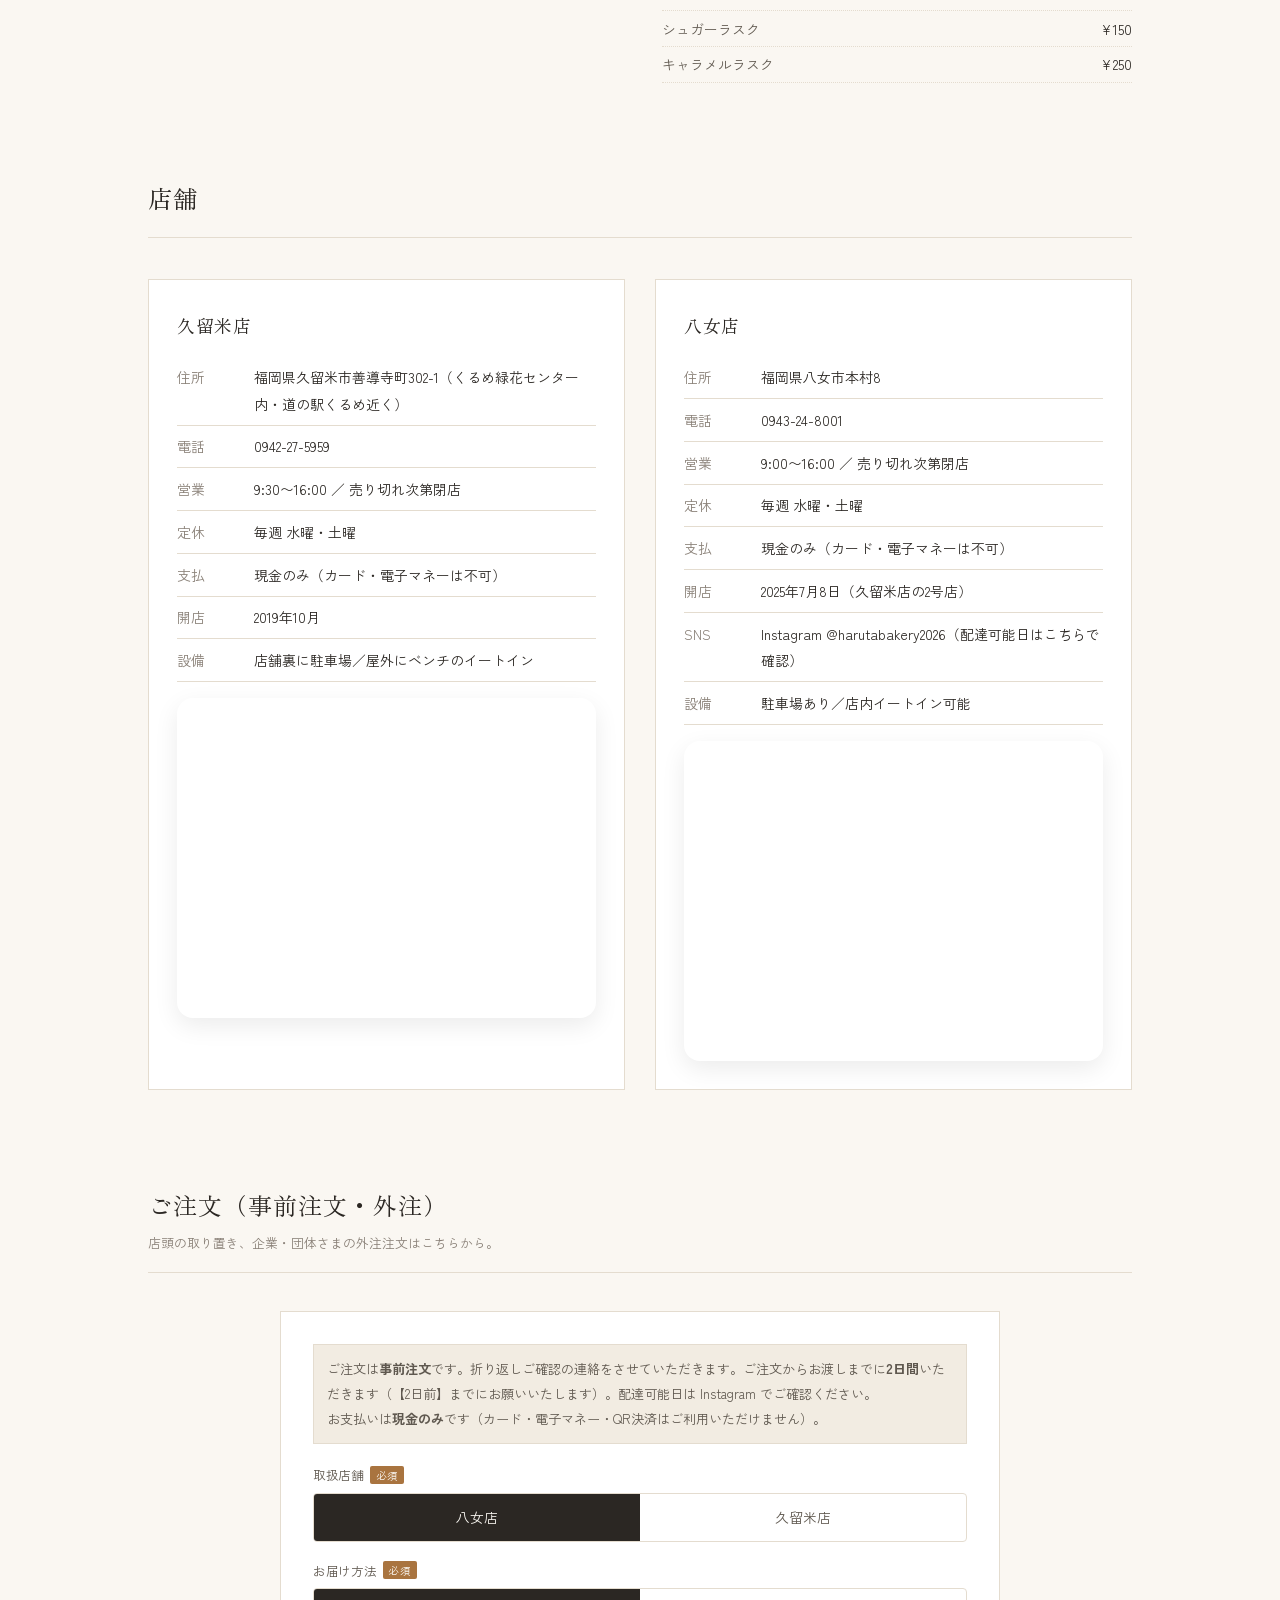
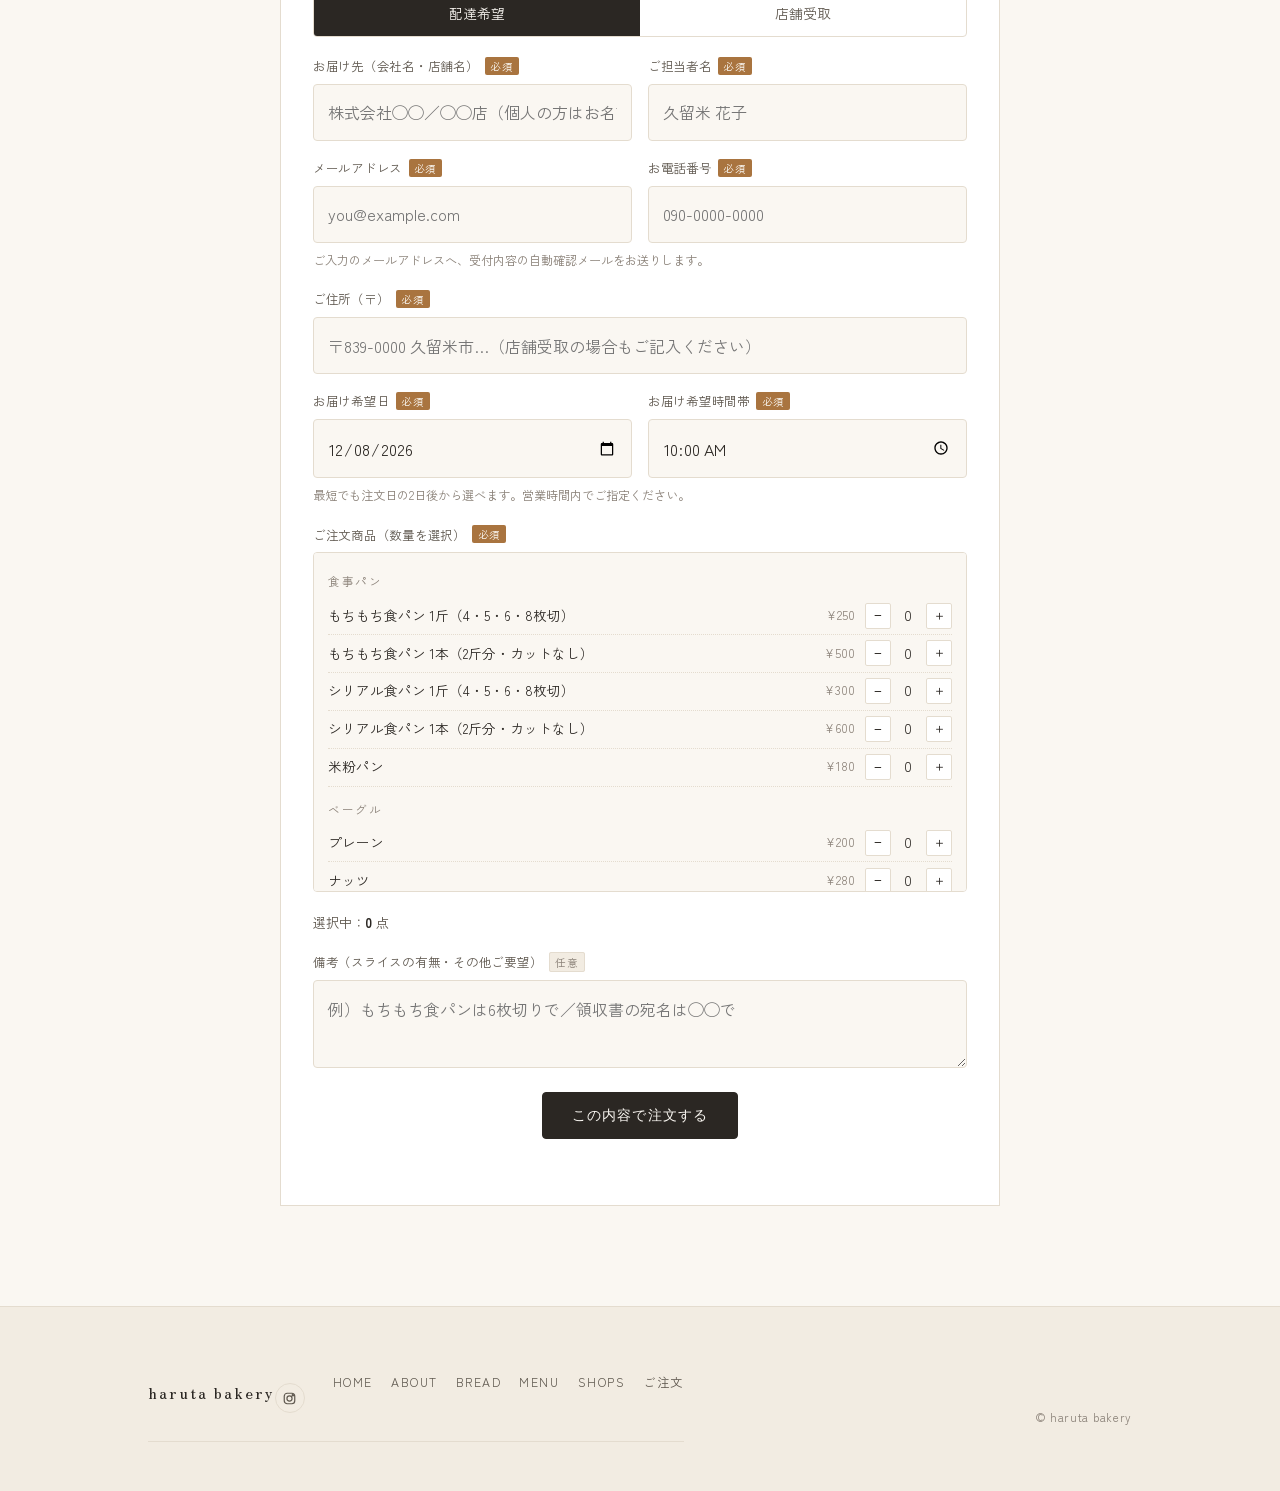
==== commit f6f2ec6c: "左上ヘッダーを元のロゴ画像に戻す" ====
--- a/index.html
+++ b/index.html
@@ -187,17 +187,13 @@
   .modal-inner p{font-size:.88rem;color:var(--ink-2)}
   .modal-inner .close{margin-top:18px;width:100%;justify-content:center}
 </style>
-
-<style>
-.brand-text{font-family:"Zen Old Mincho",serif;font-size:1.35rem;font-weight:600;letter-spacing:.04em;text-transform:none;color:var(--ink);white-space:nowrap}
-</style>
 </head>
 <body>
 
 <header class="site">
   <div class="wrap">
     <a href="#top" class="brand" aria-label="haruta bakery">
-      <span class="brand-text">haruta bakery</span>
+      <span class="brand-logo" role="img" aria-label="haruta bakery"></span>
     </a>
     <nav class="nav">
       <a href="#policy">About</a>
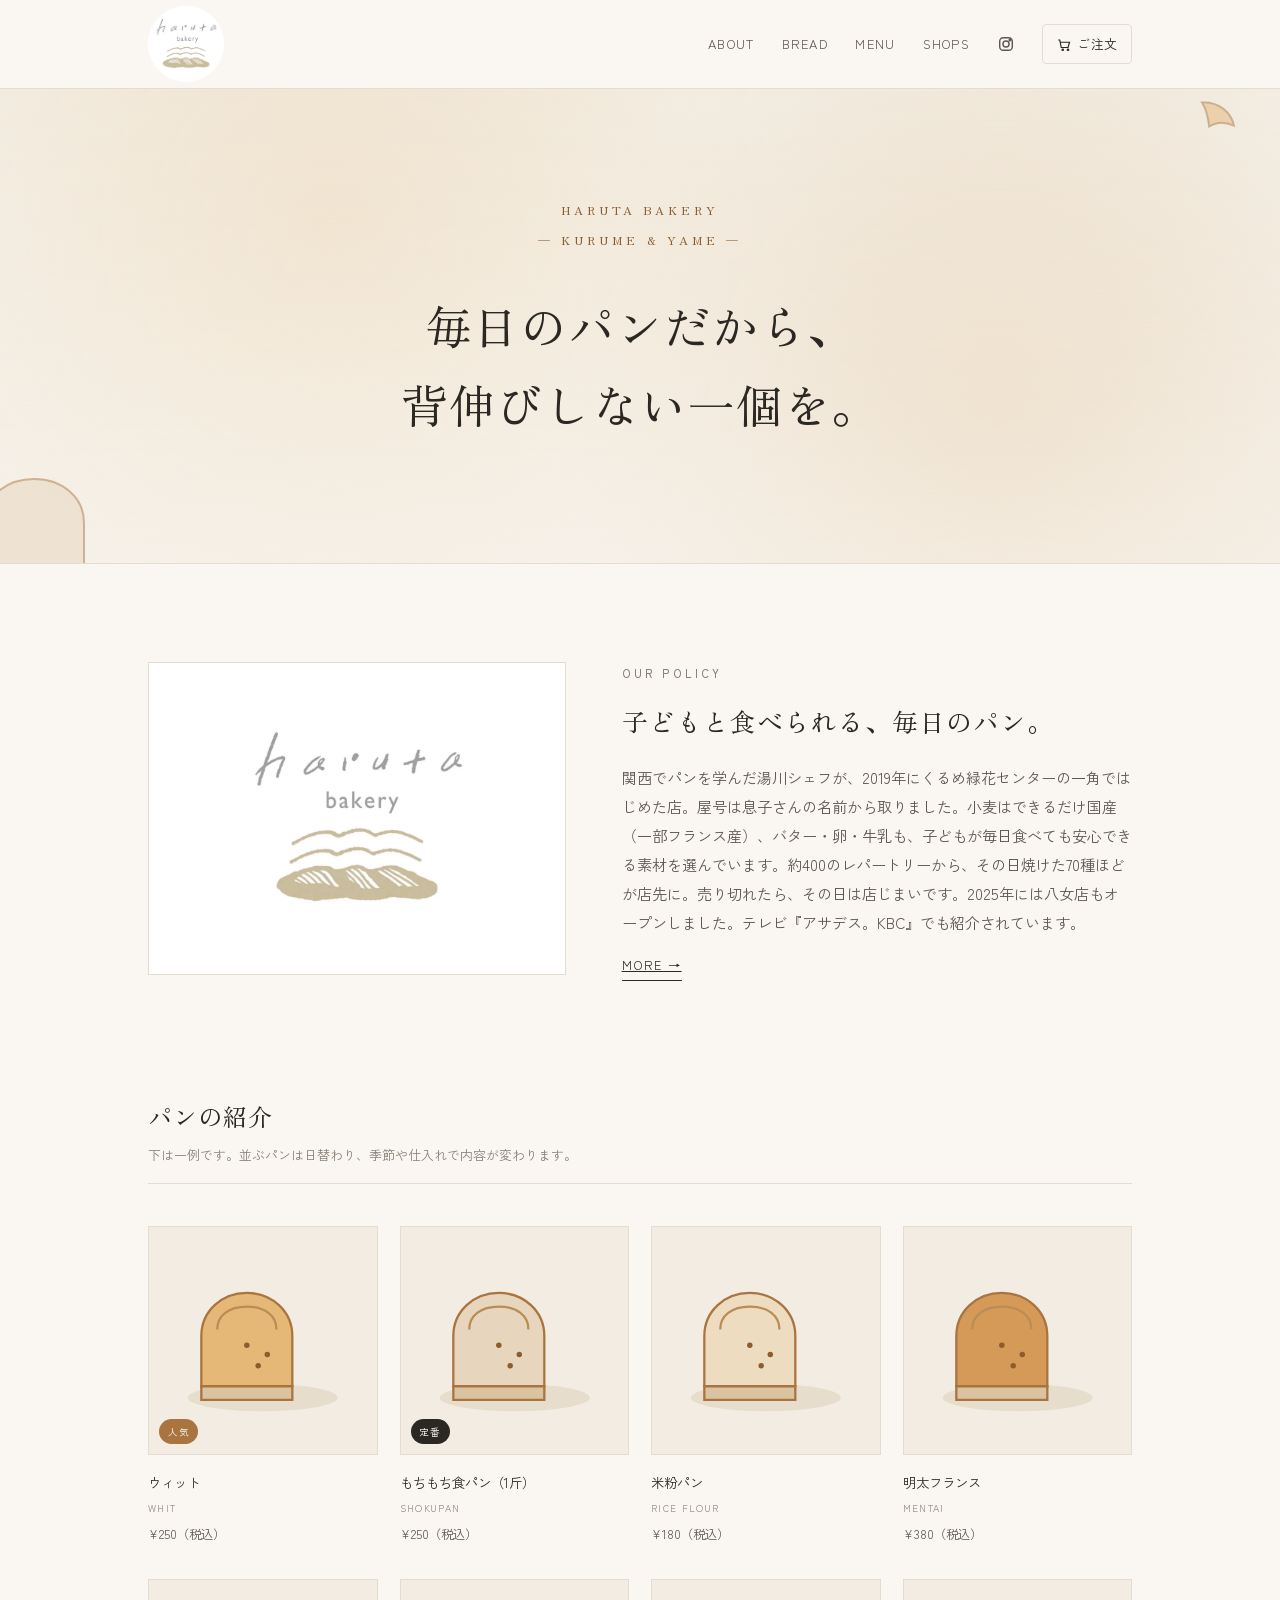
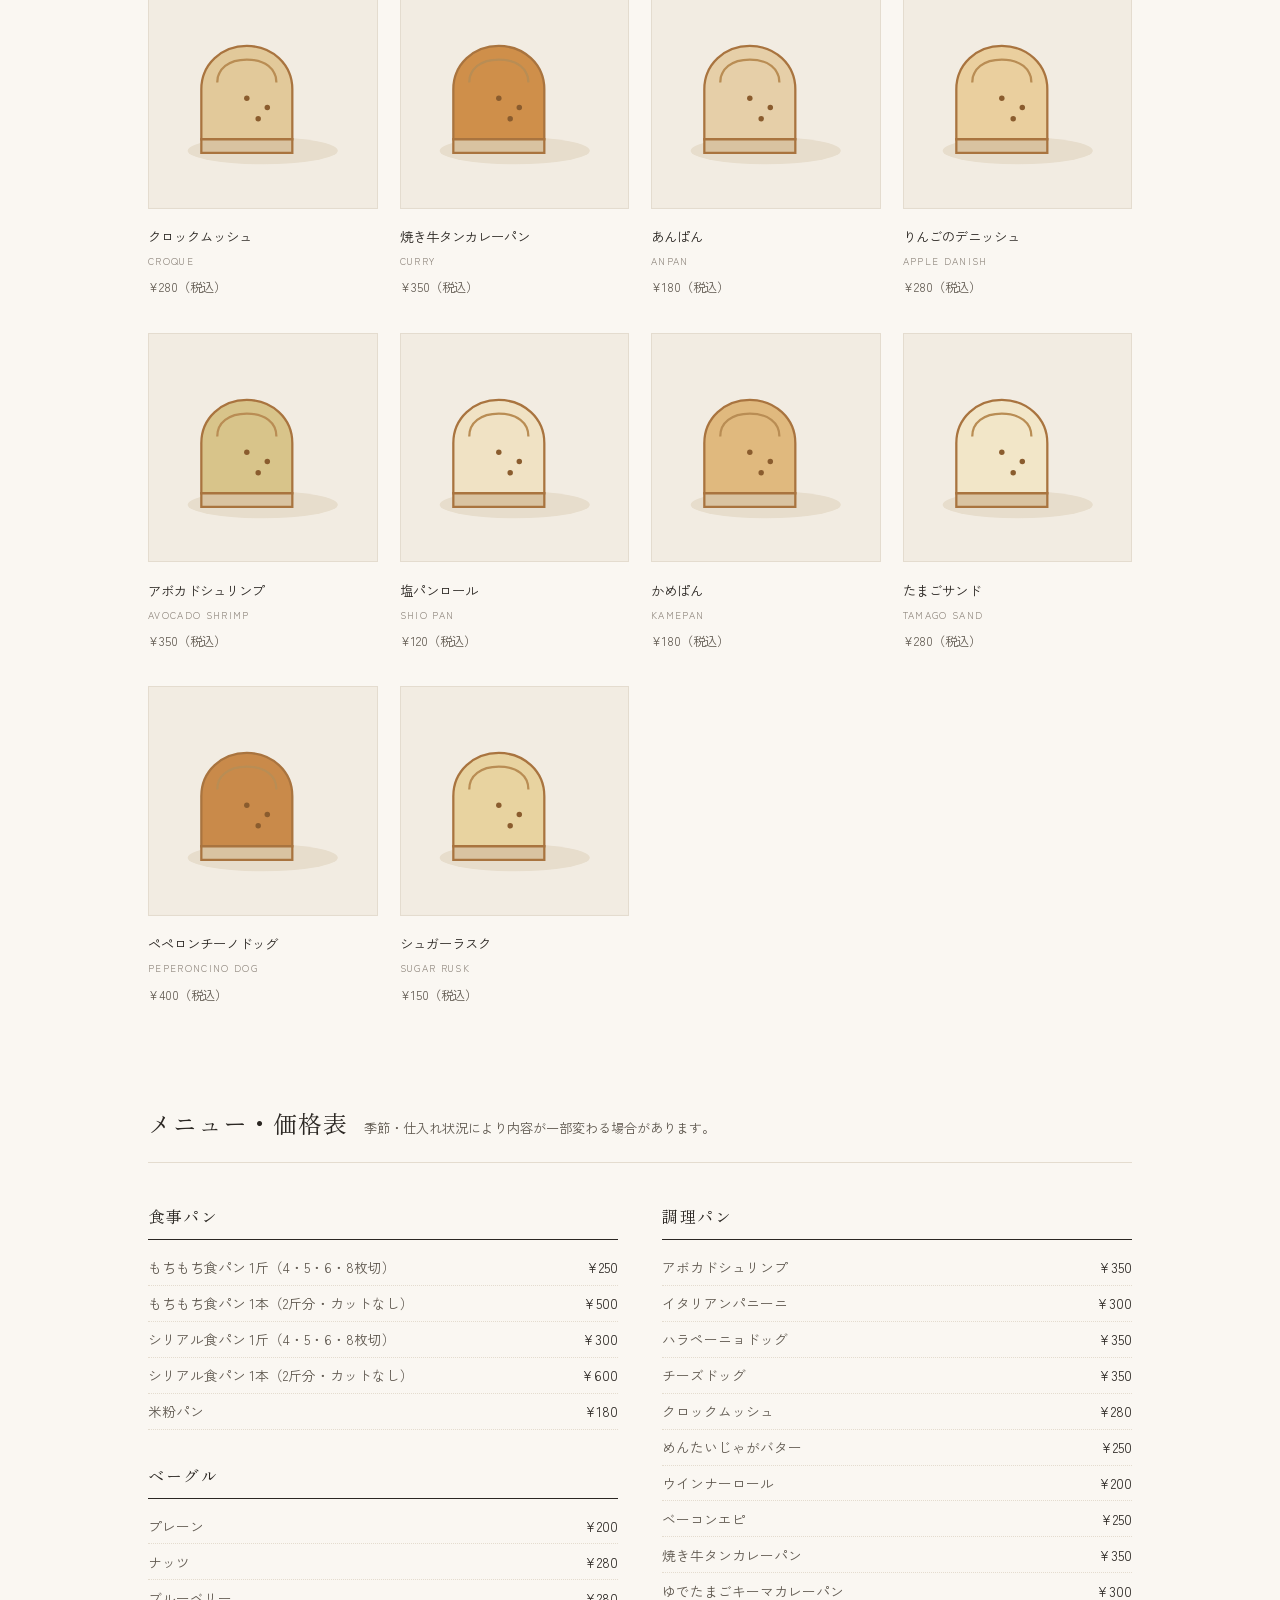
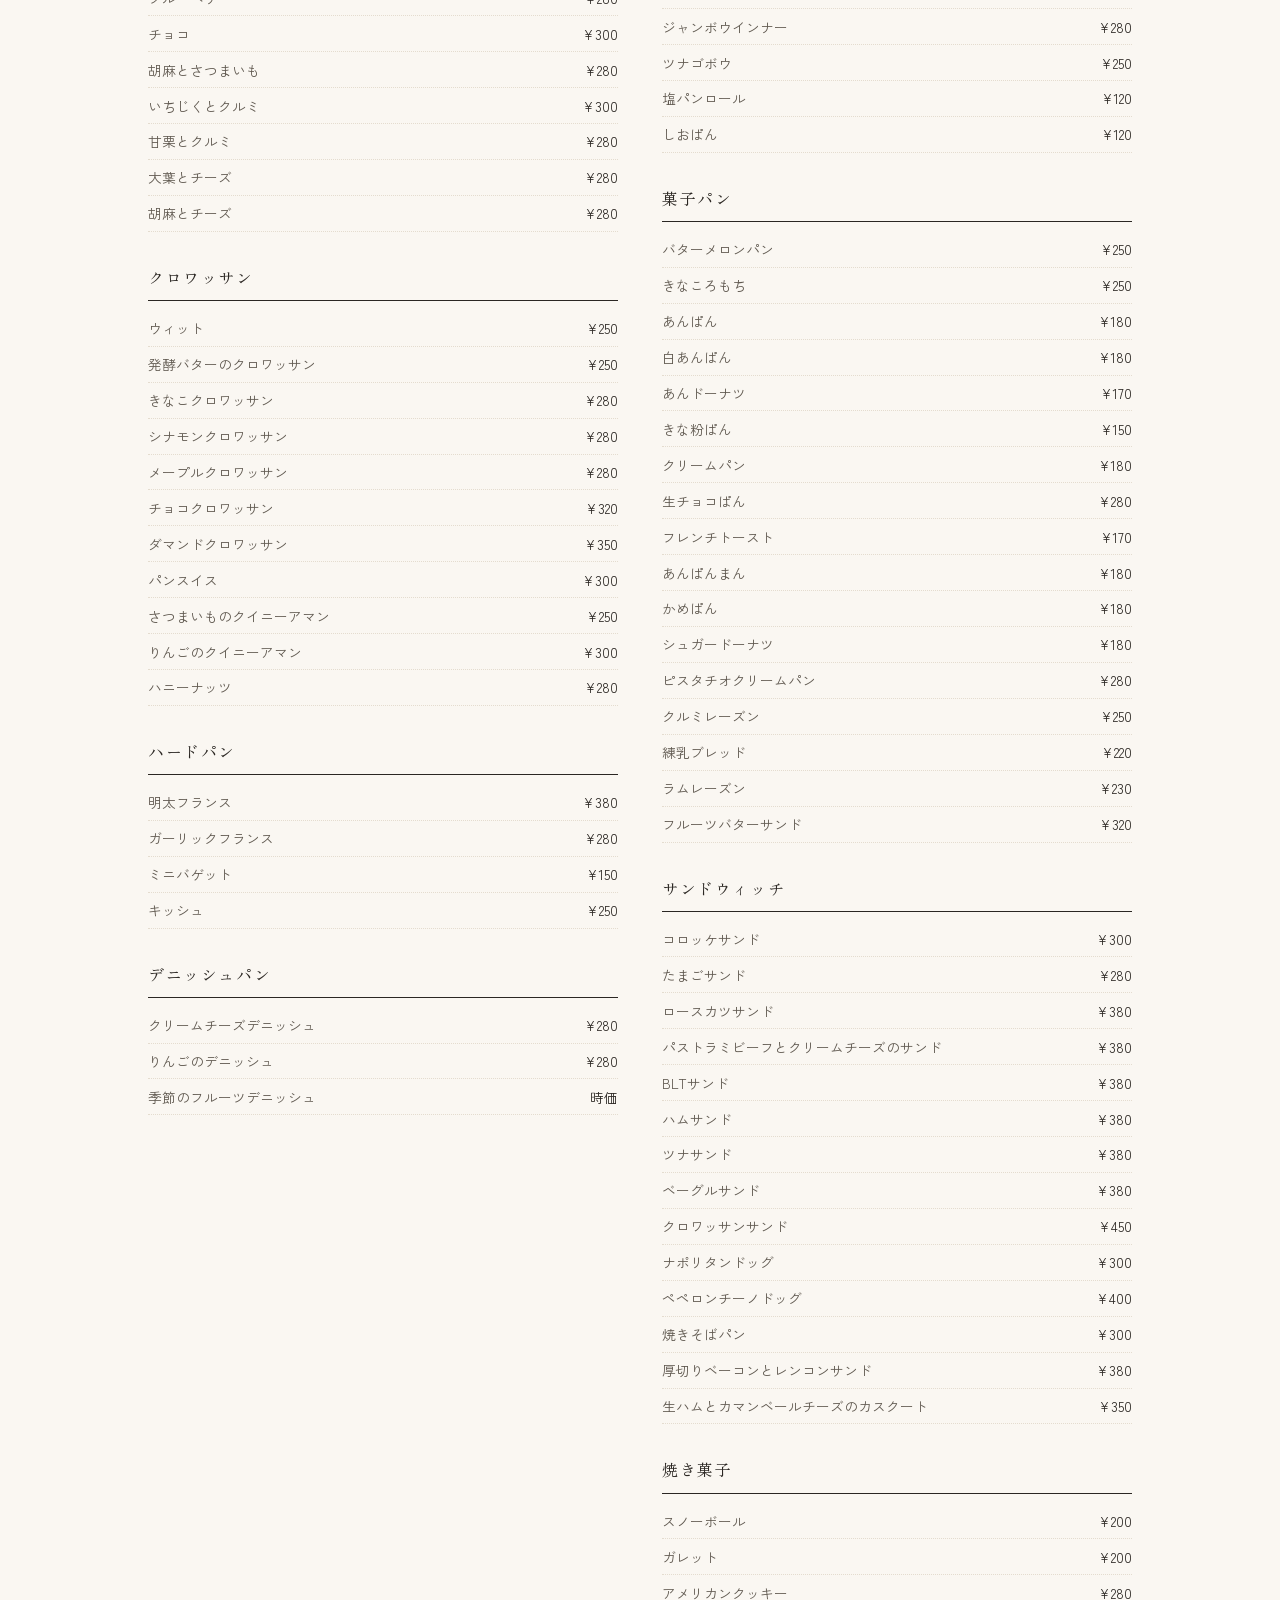
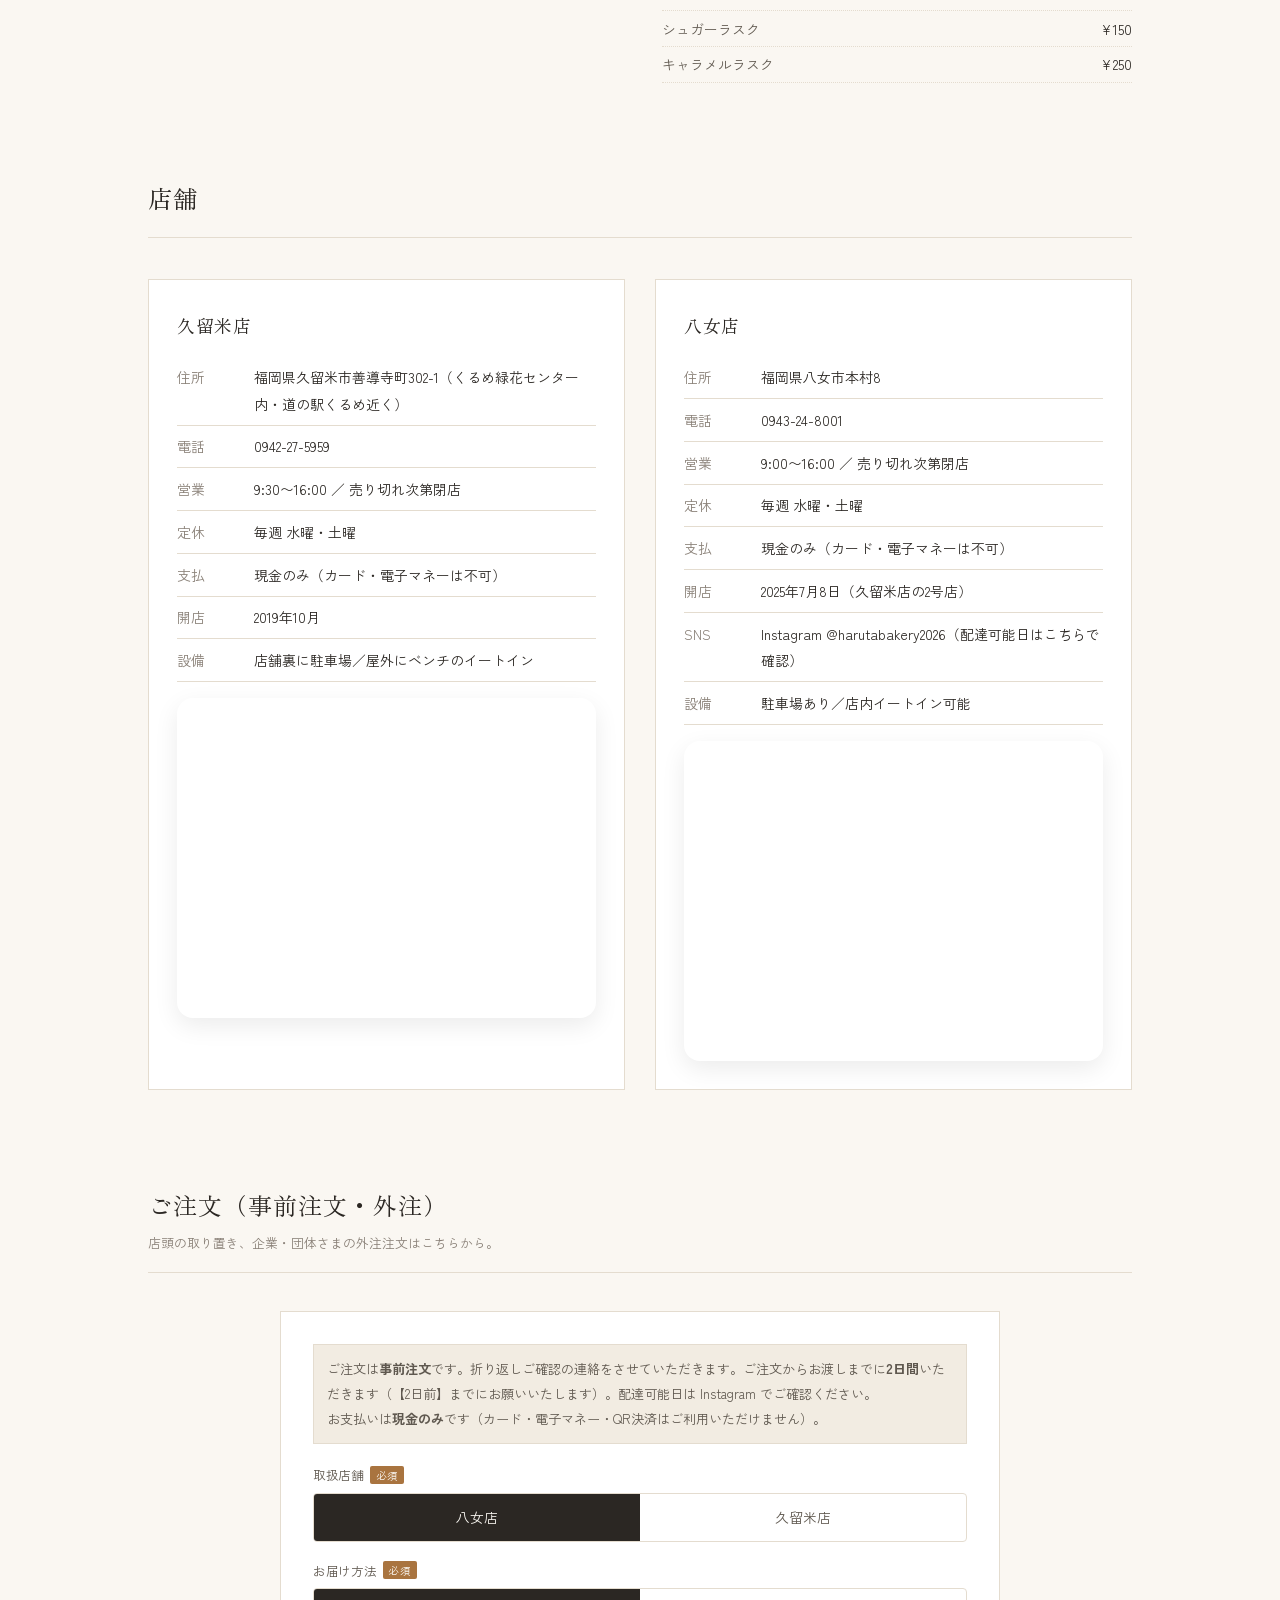
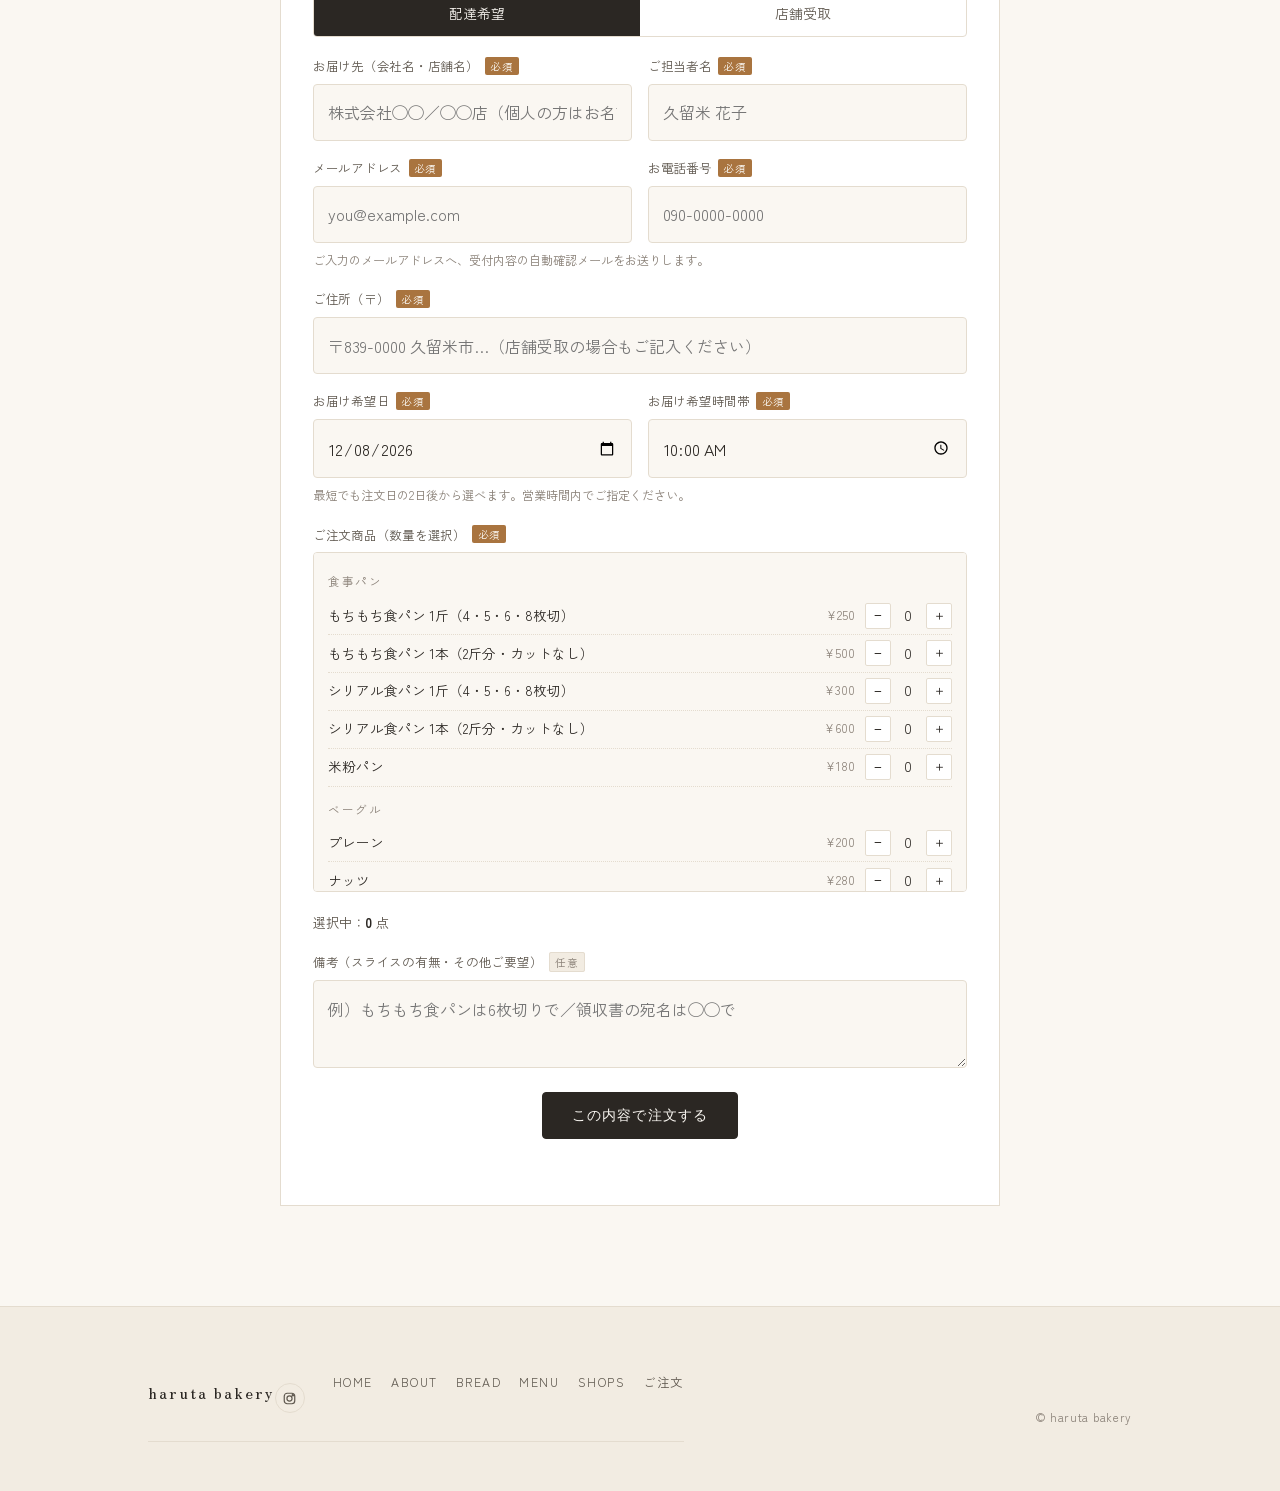
==== commit 4e494296: "写真イメージと税込表記を削除" ====
--- a/index.html
+++ b/index.html
@@ -240,7 +240,7 @@
   <div class="wrap">
     <div class="head">
       <h2>パンの紹介</h2>
-      <p class="note">下は一例です。並ぶパンは日替わり、季節や仕入れで内容が変わります。写真はイメージ。価格は税込。</p>
+      <p class="note">下は一例です。並ぶパンは日替わり、季節や仕入れで内容が変わります。</p>
     </div>
     <div class="grid" id="grid"></div>
   </div>
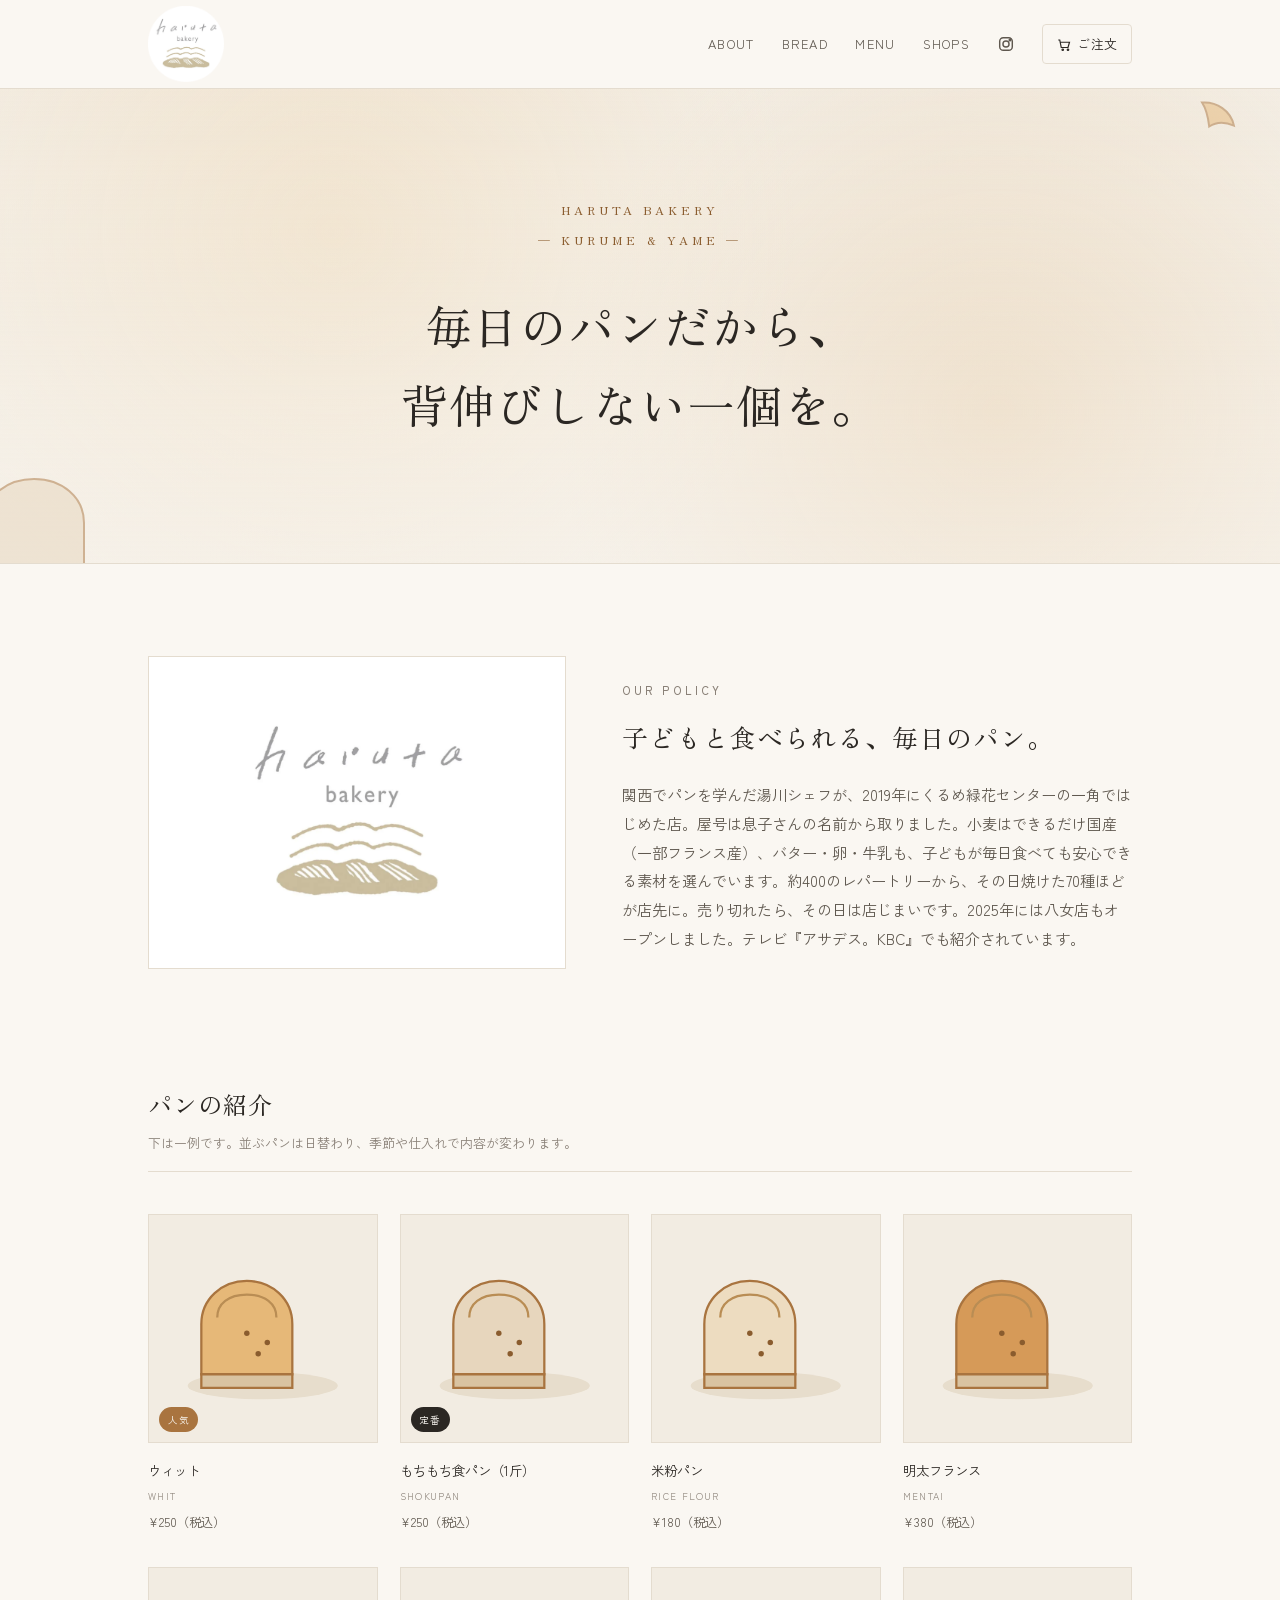
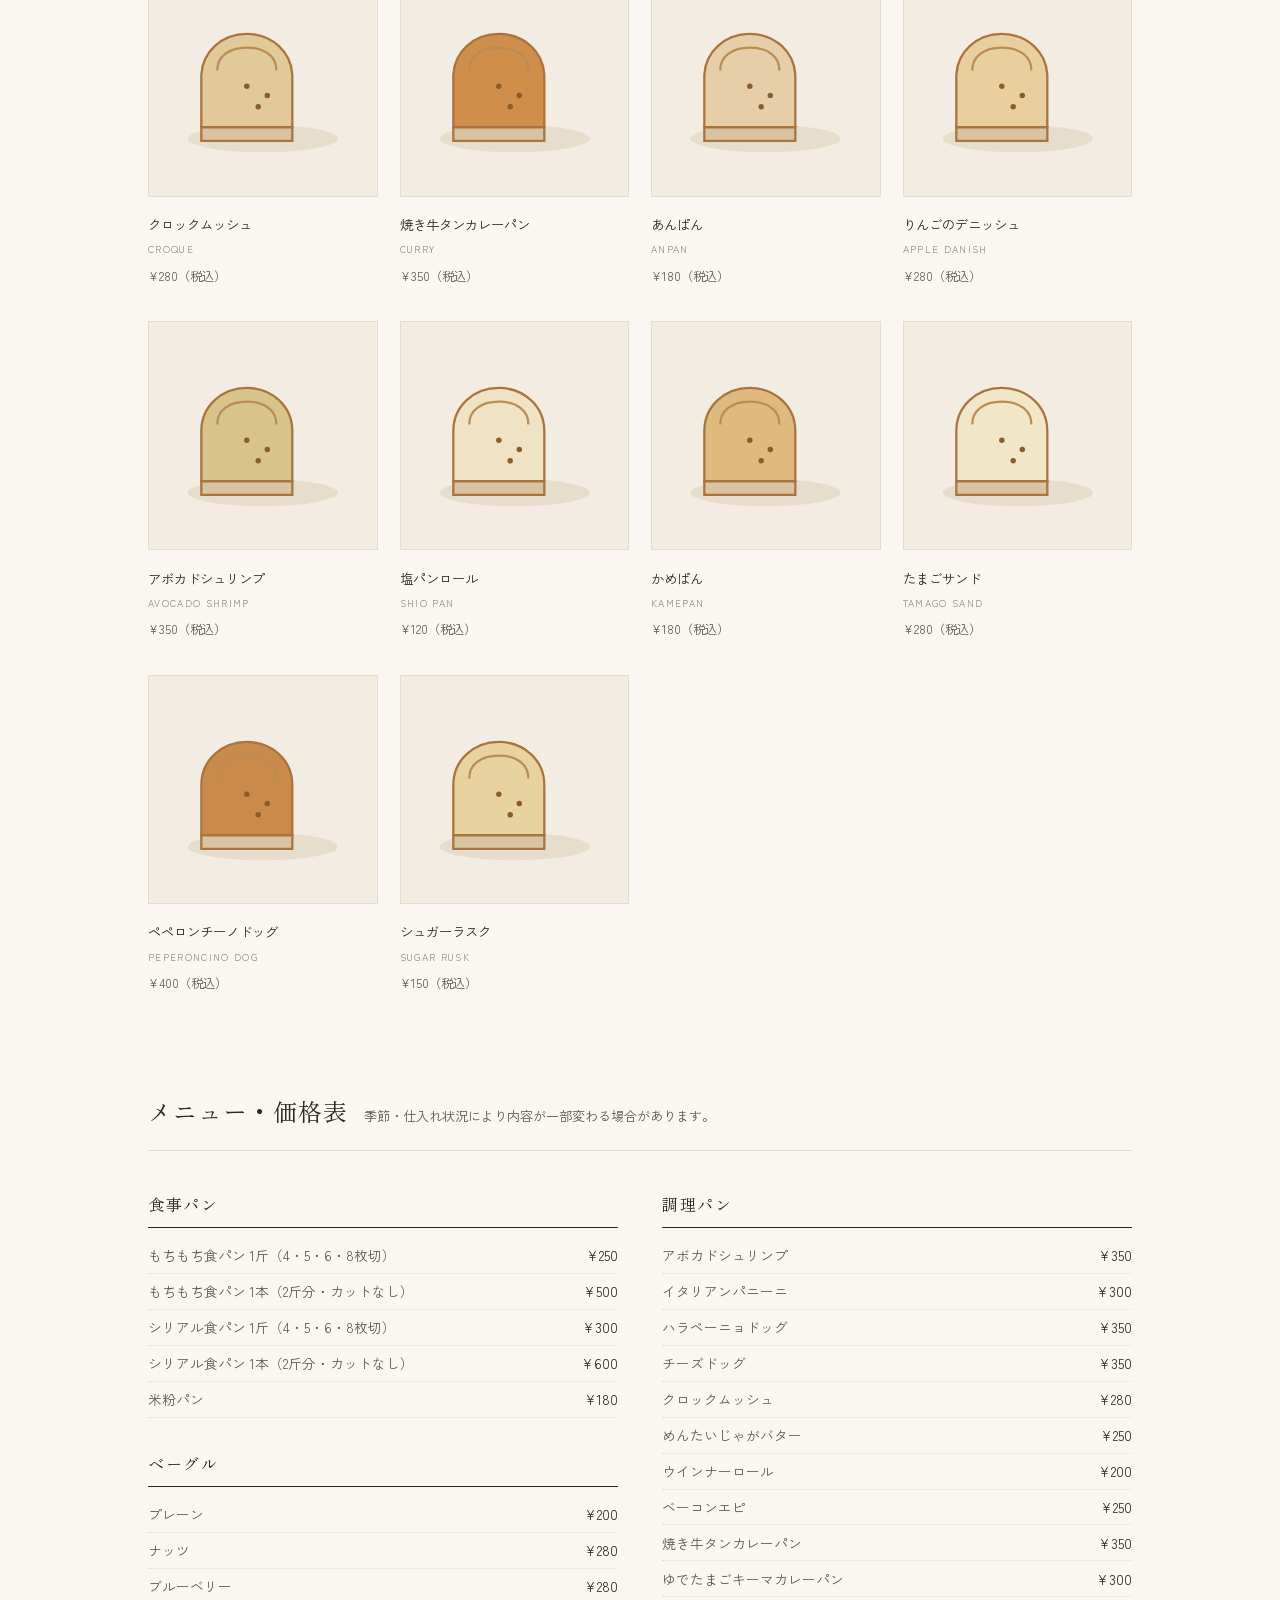
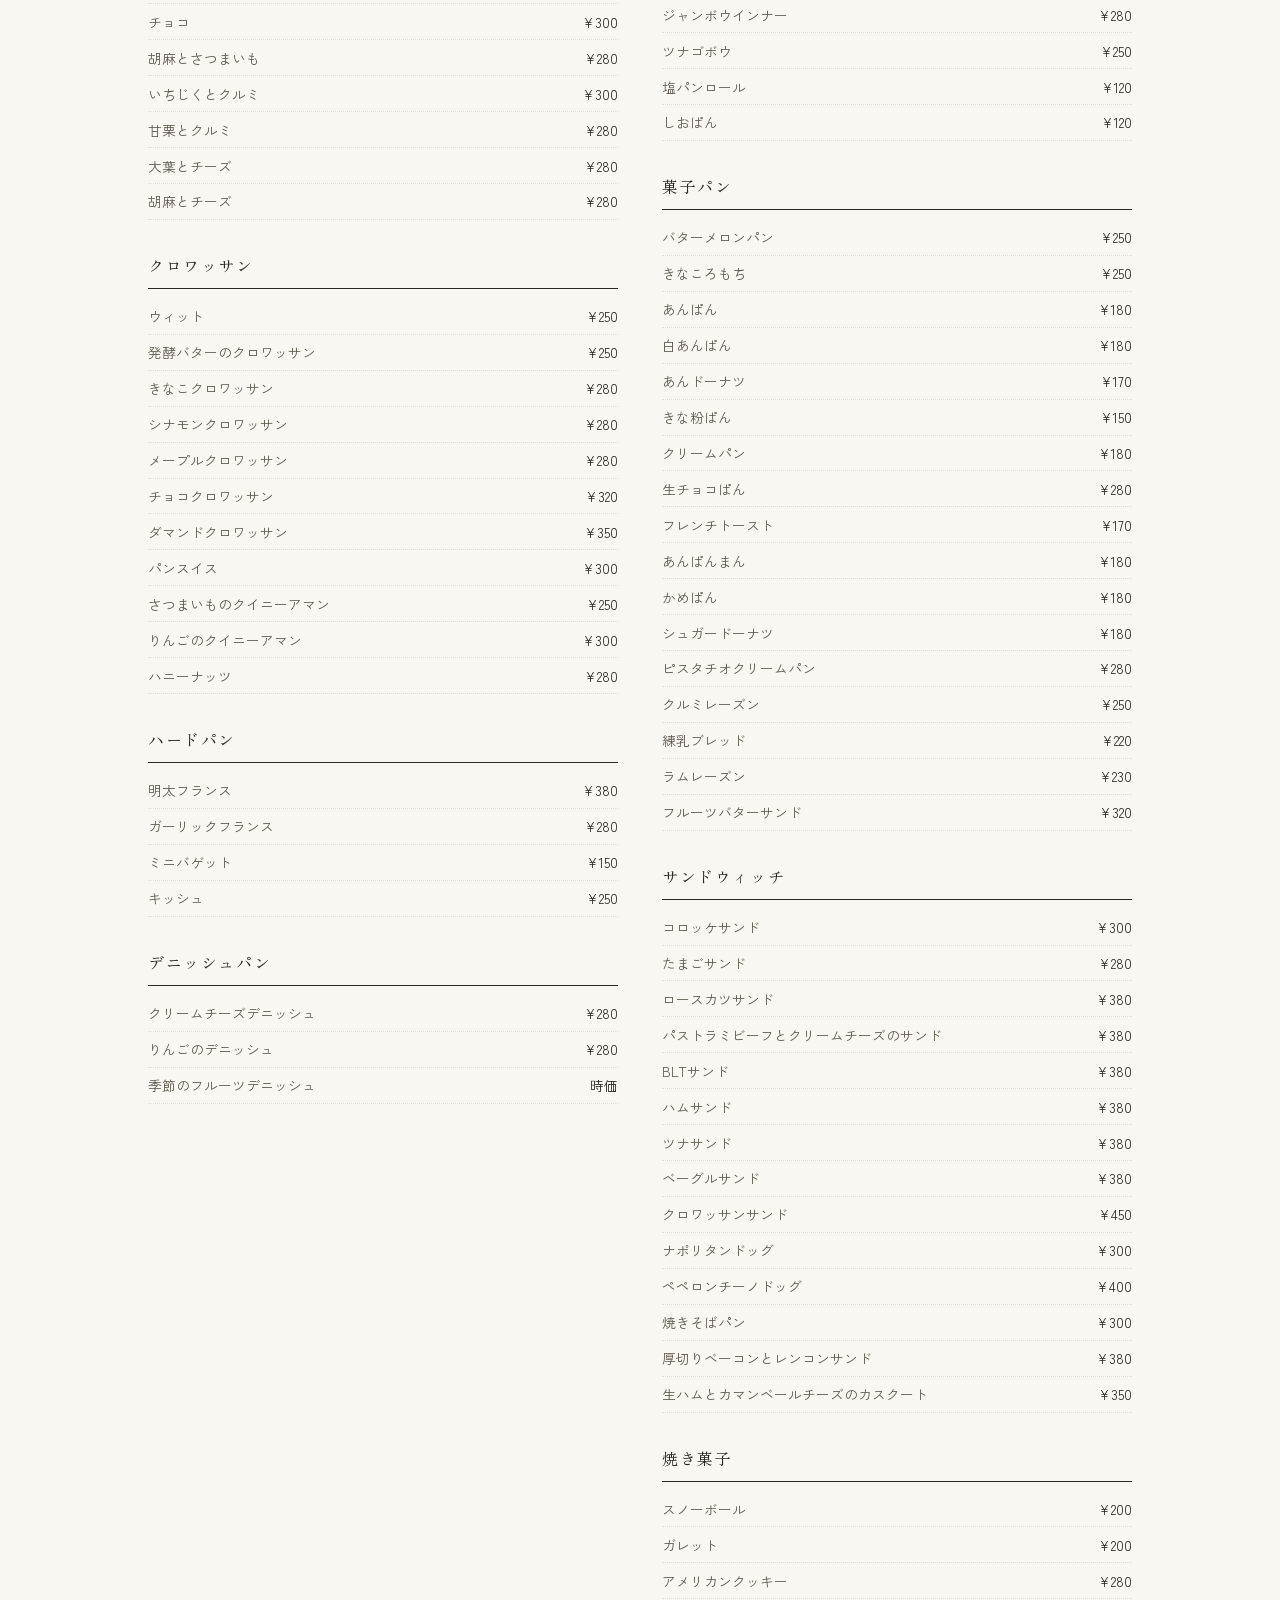
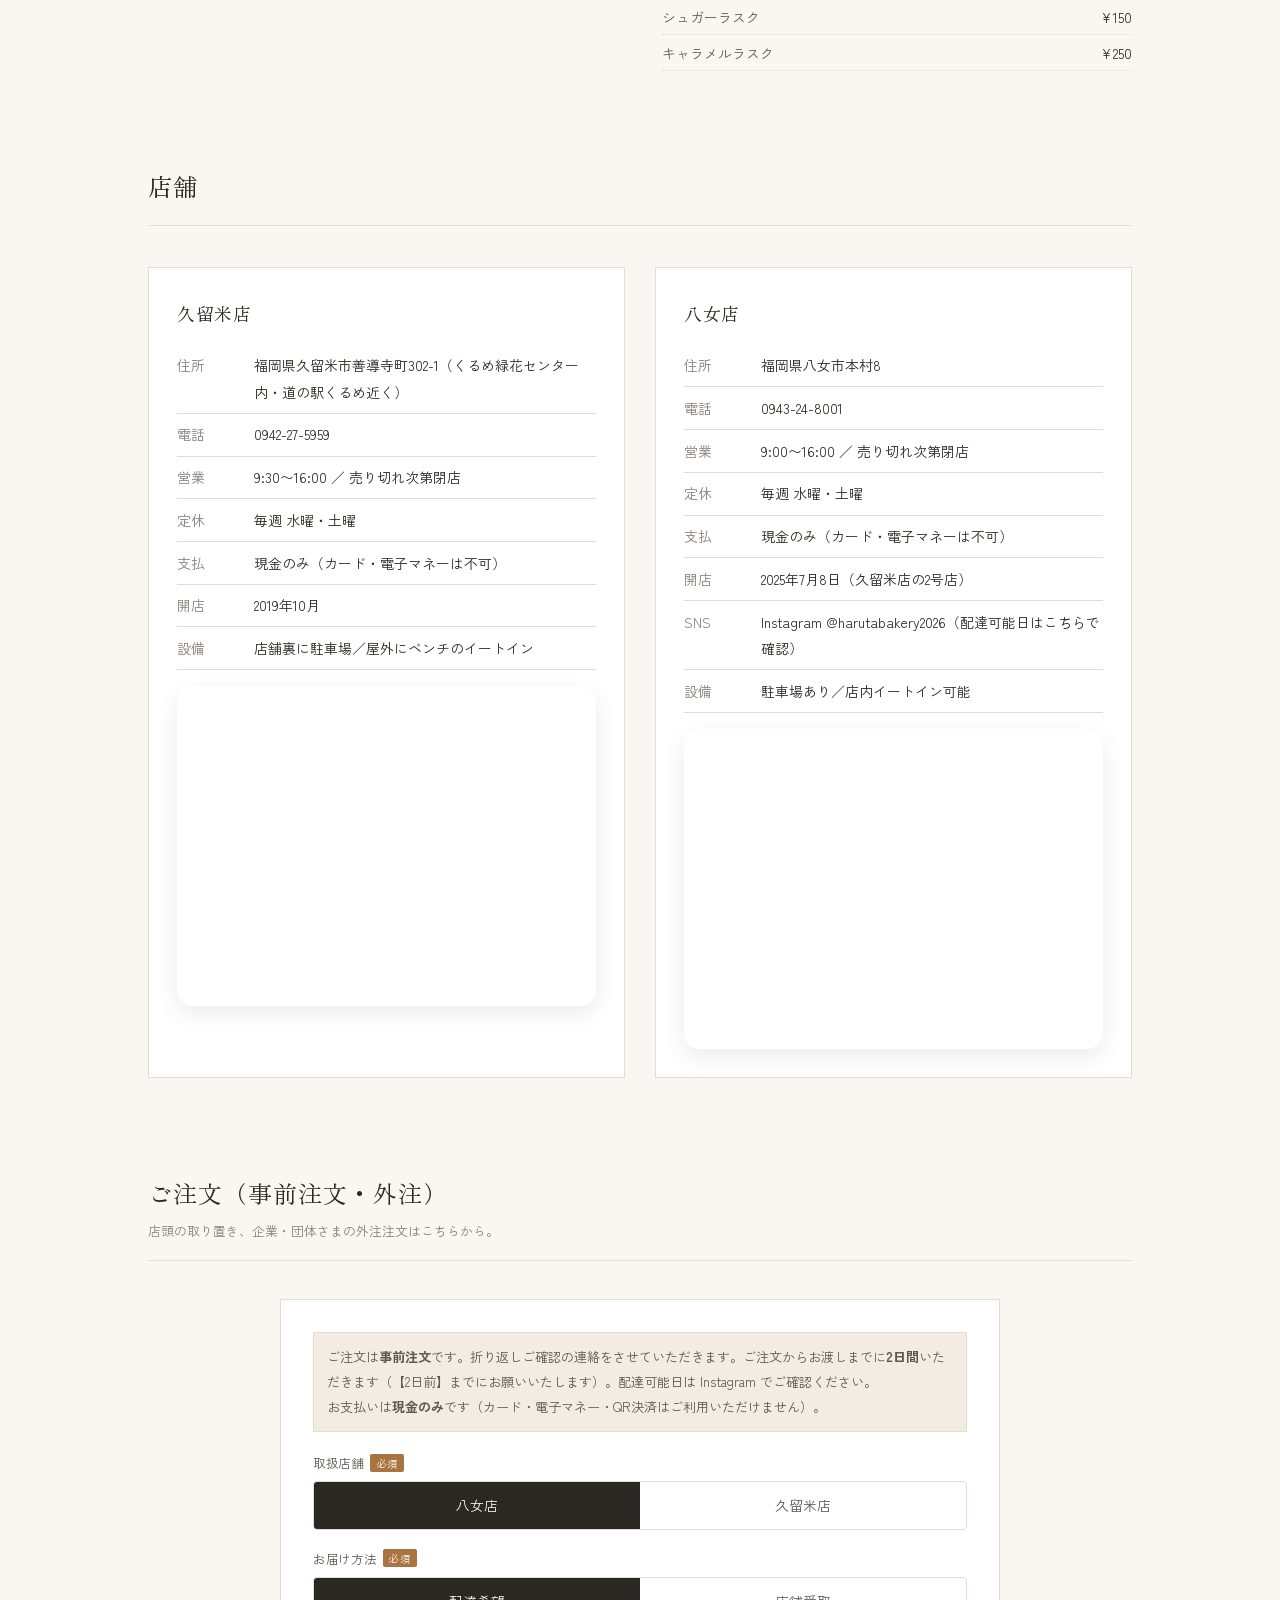
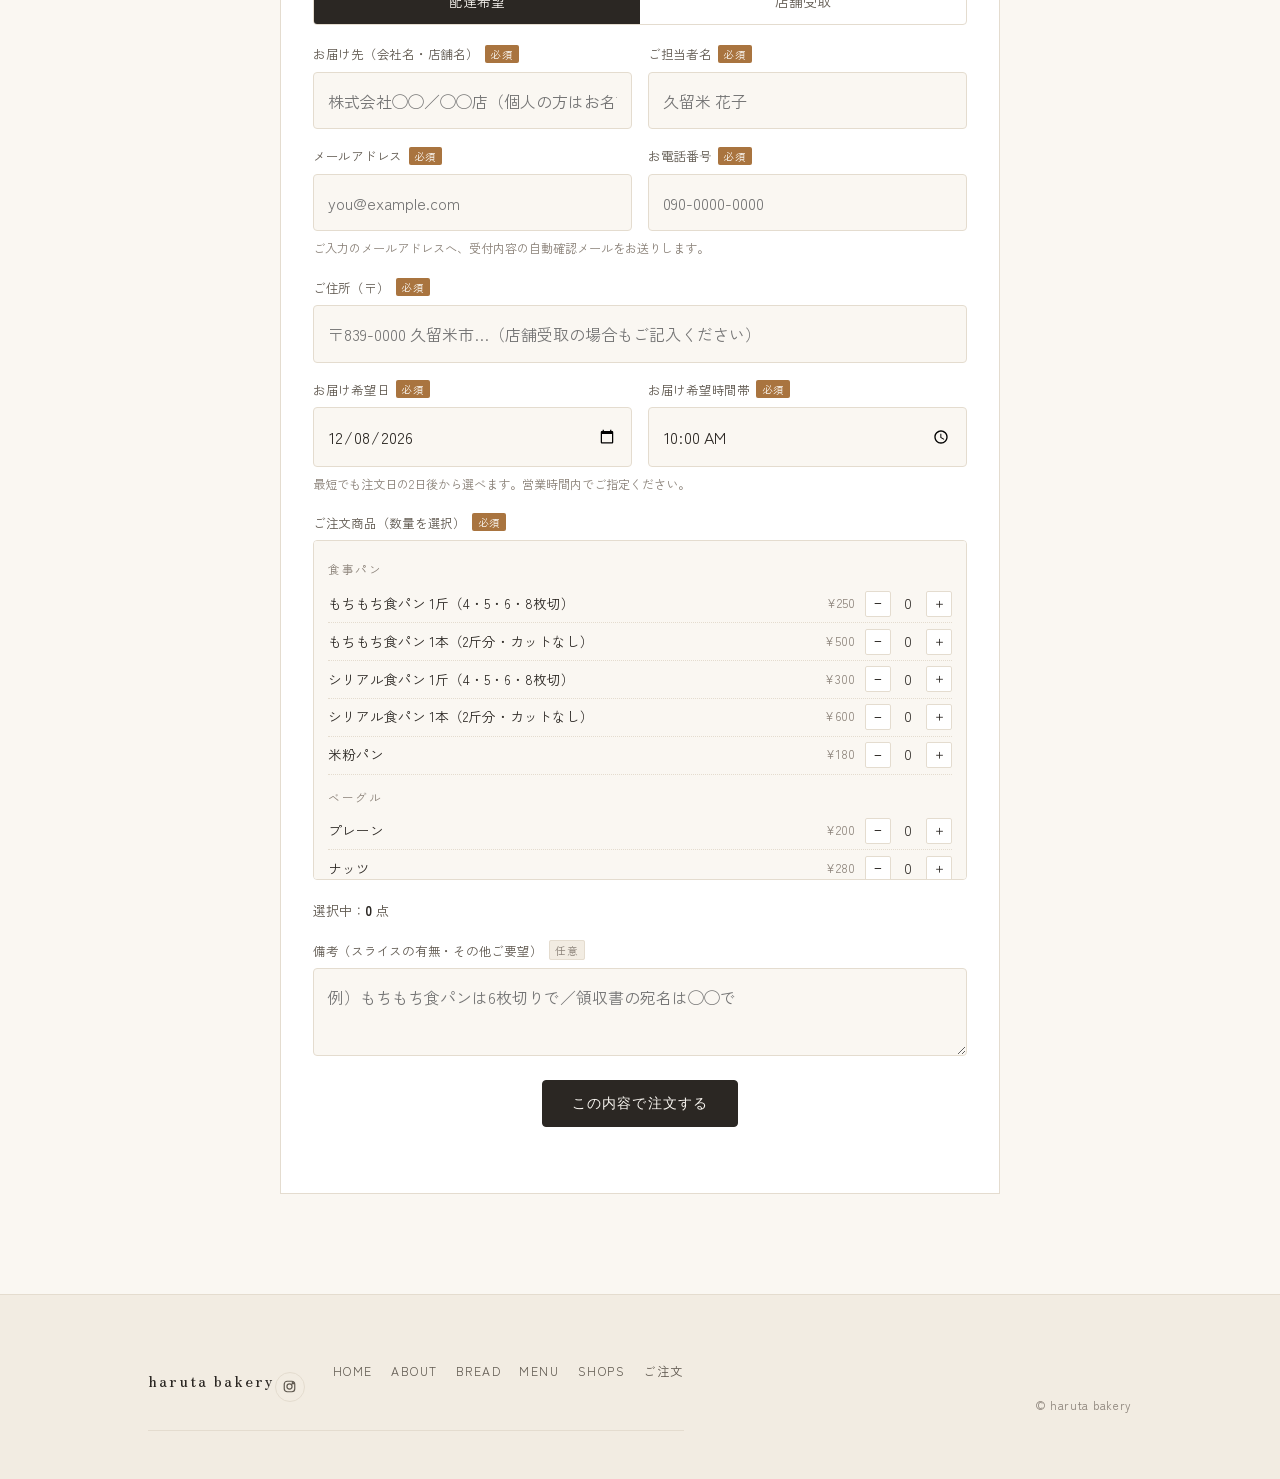
==== commit d1ec1796: "Our PolicyのMoreリンクを削除" ====
--- a/index.html
+++ b/index.html
@@ -231,7 +231,6 @@
       <span class="eyebrow">Our Policy</span>
       <h2>子どもと食べられる、毎日のパン。</h2>
       <p>関西でパンを学んだ湯川シェフが、2019年にくるめ緑花センターの一角ではじめた店。屋号は息子さんの名前から取りました。小麦はできるだけ国産（一部フランス産）、バター・卵・牛乳も、子どもが毎日食べても安心できる素材を選んでいます。約400のレパートリーから、その日焼けた70種ほどが店先に。売り切れたら、その日は店じまいです。2025年には八女店もオープンしました。テレビ『アサデス。KBC』でも紹介されています。</p>
-      <a href="#menu" class="more">More →</a>
     </div>
   </div>
 </section>
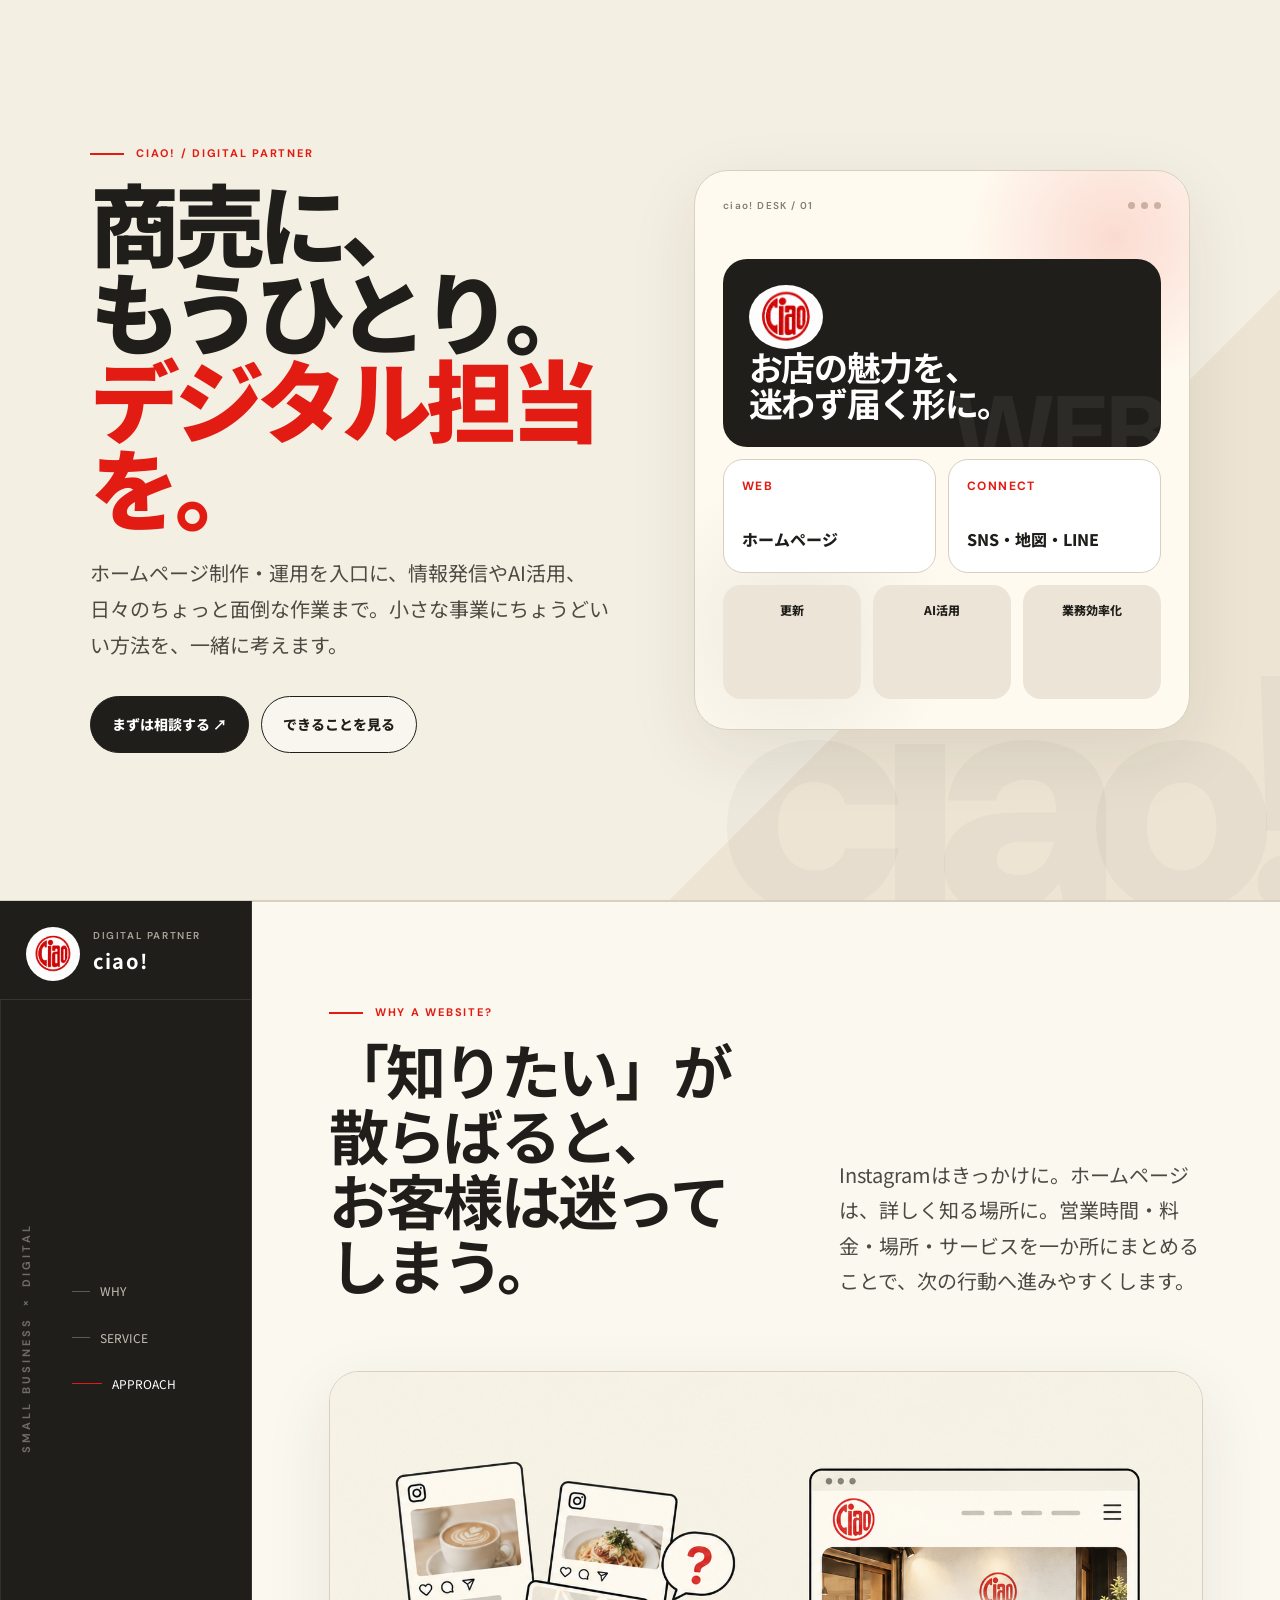
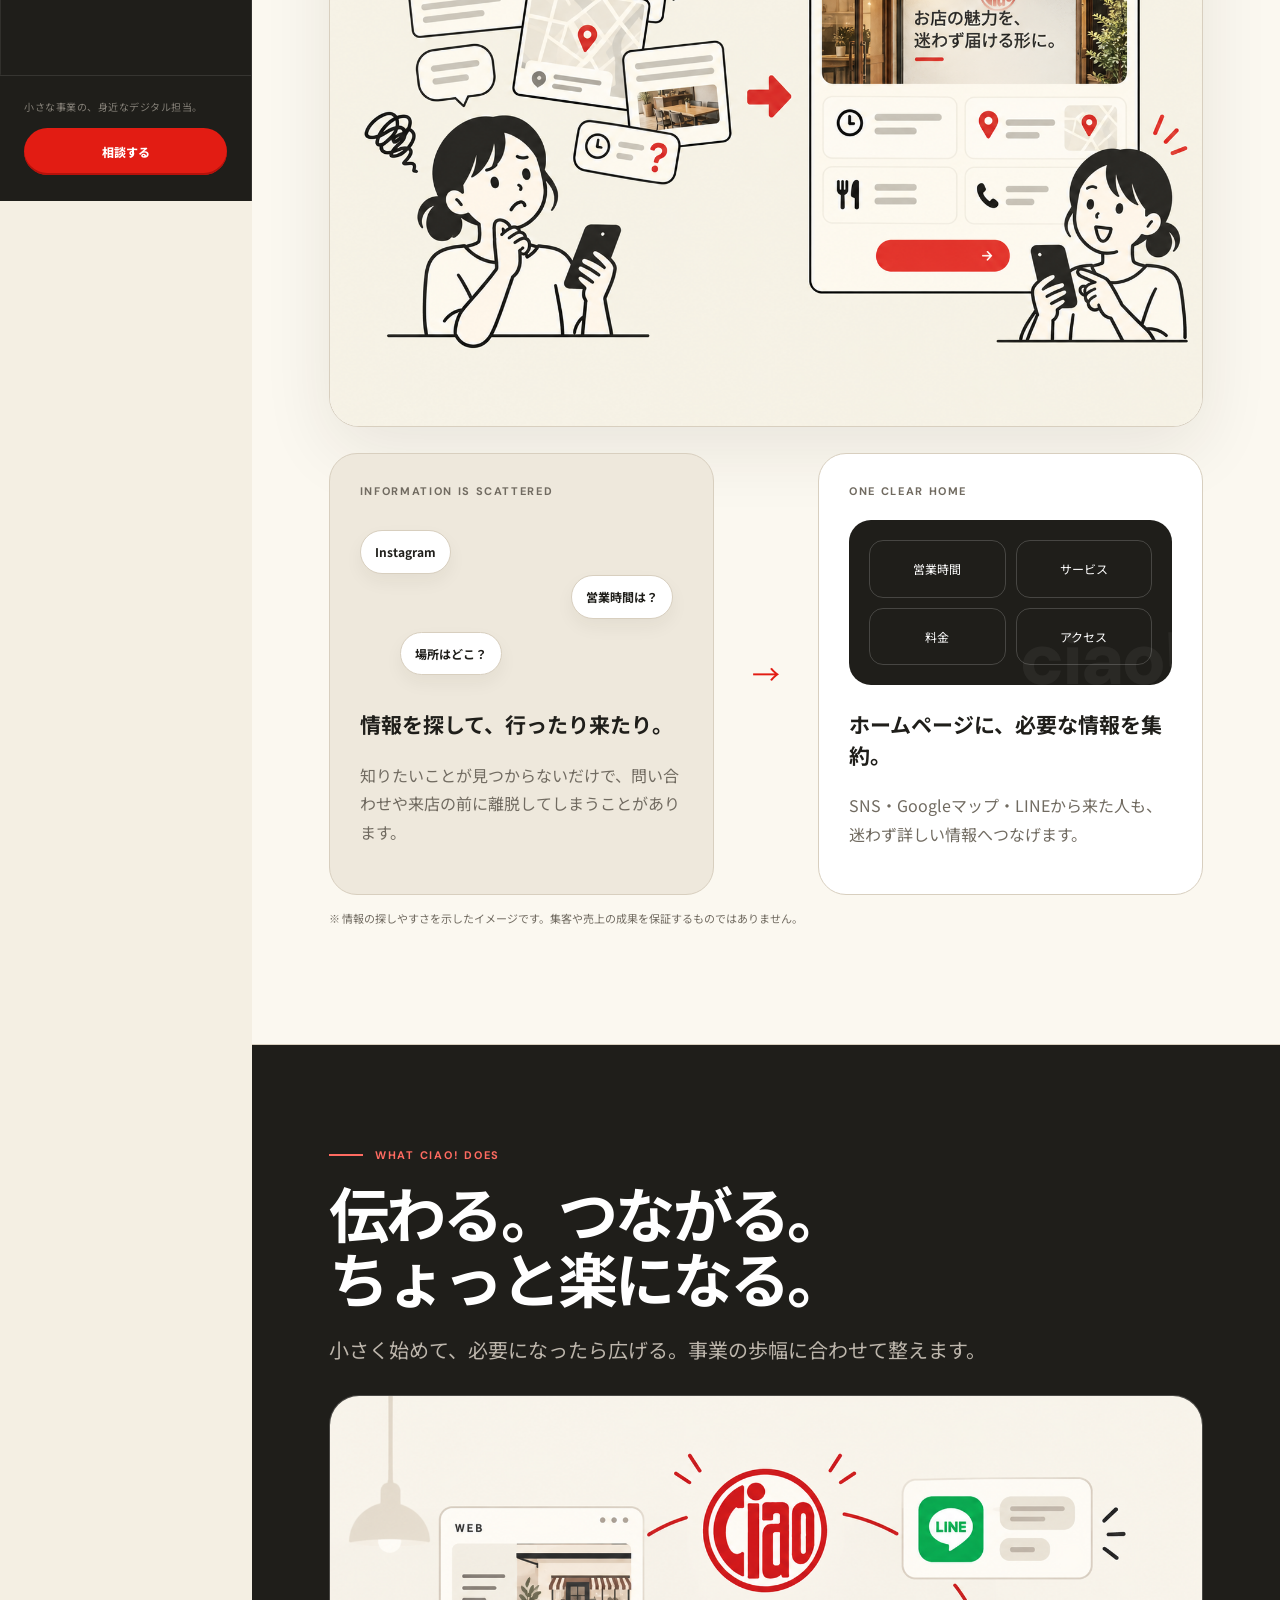
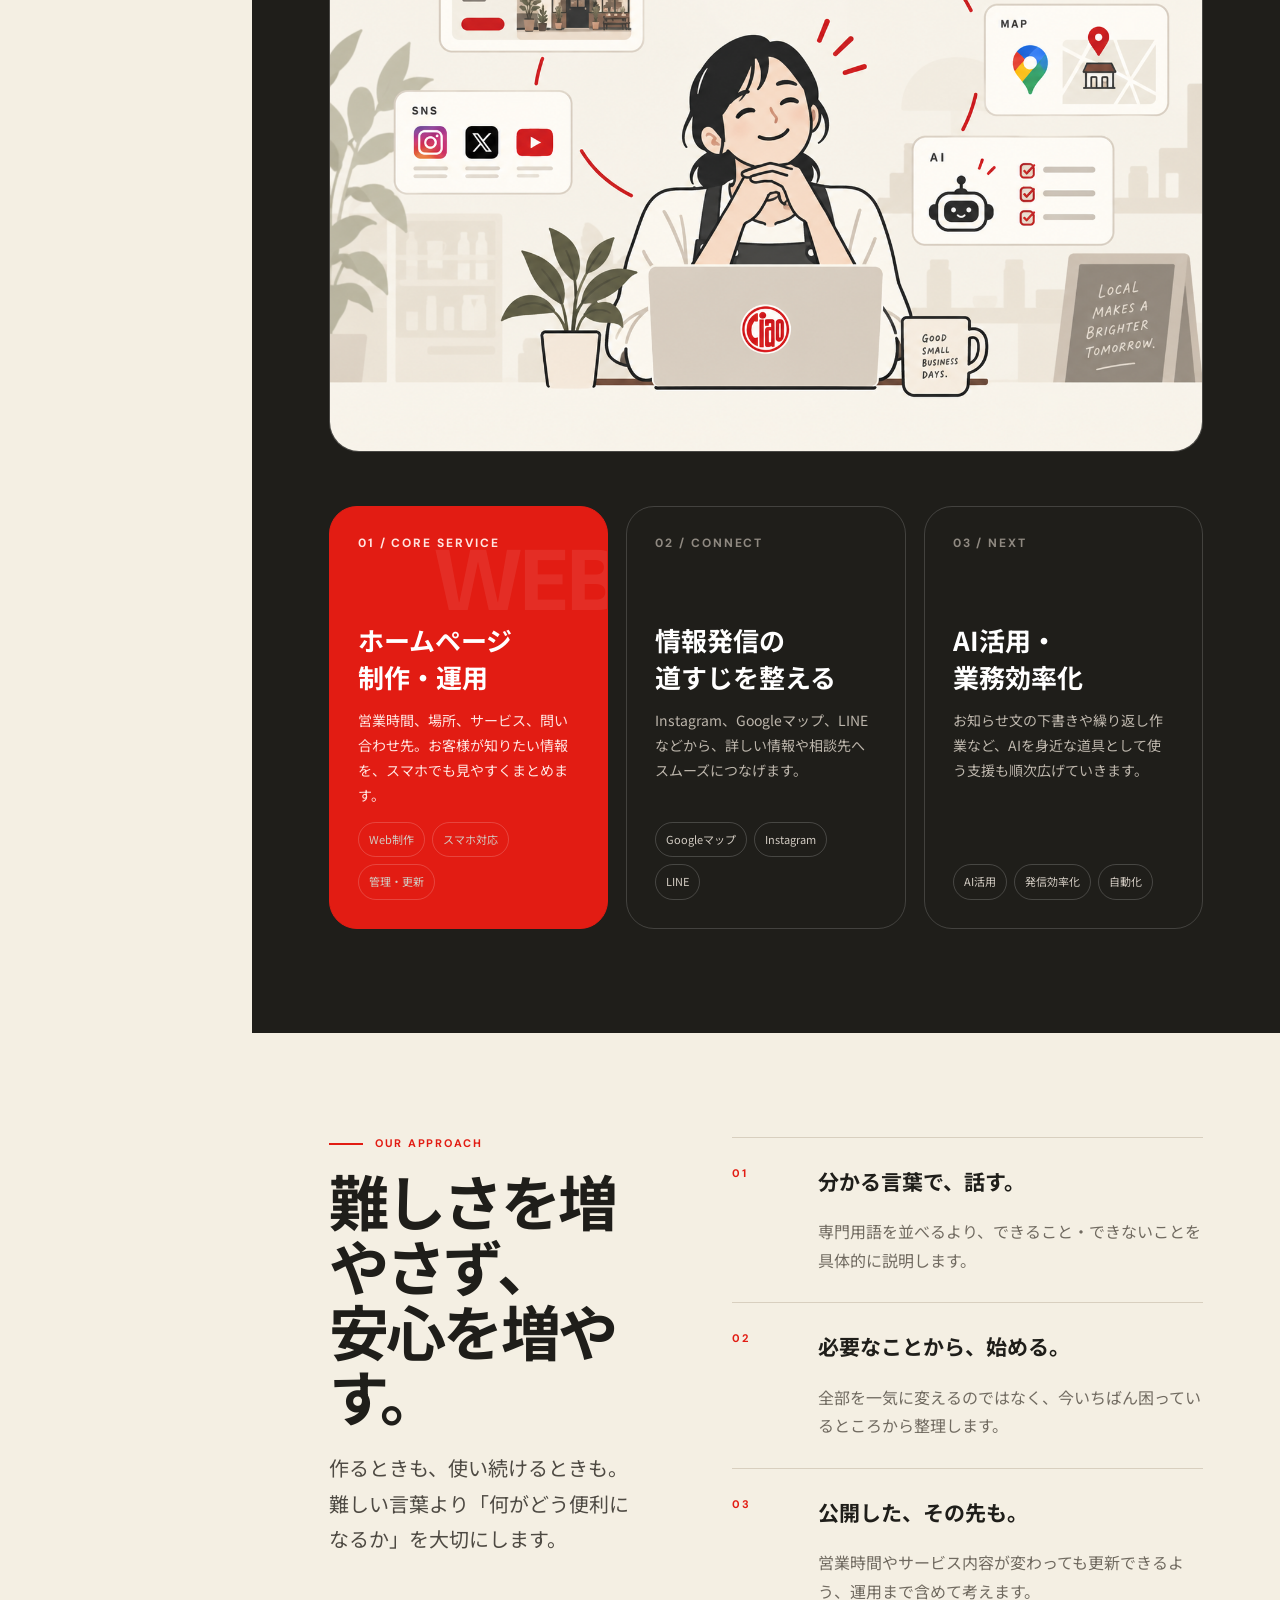
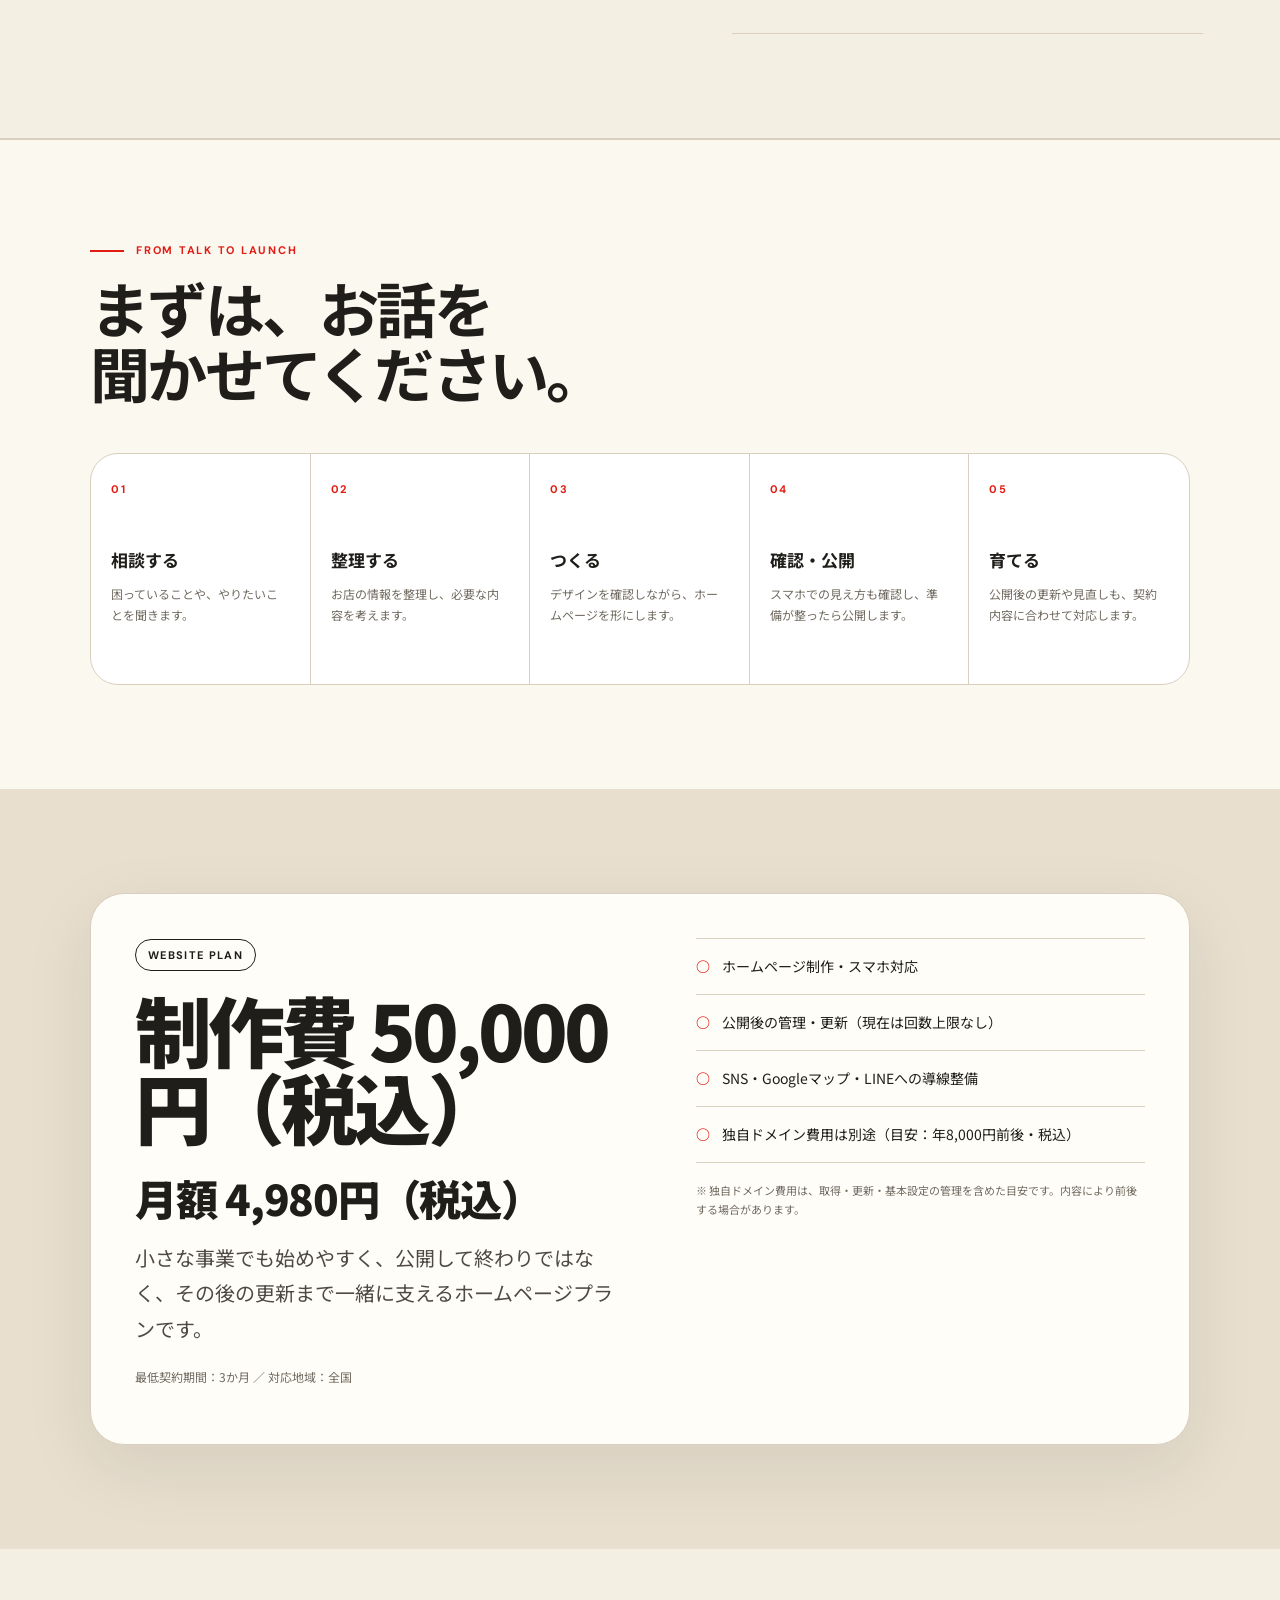
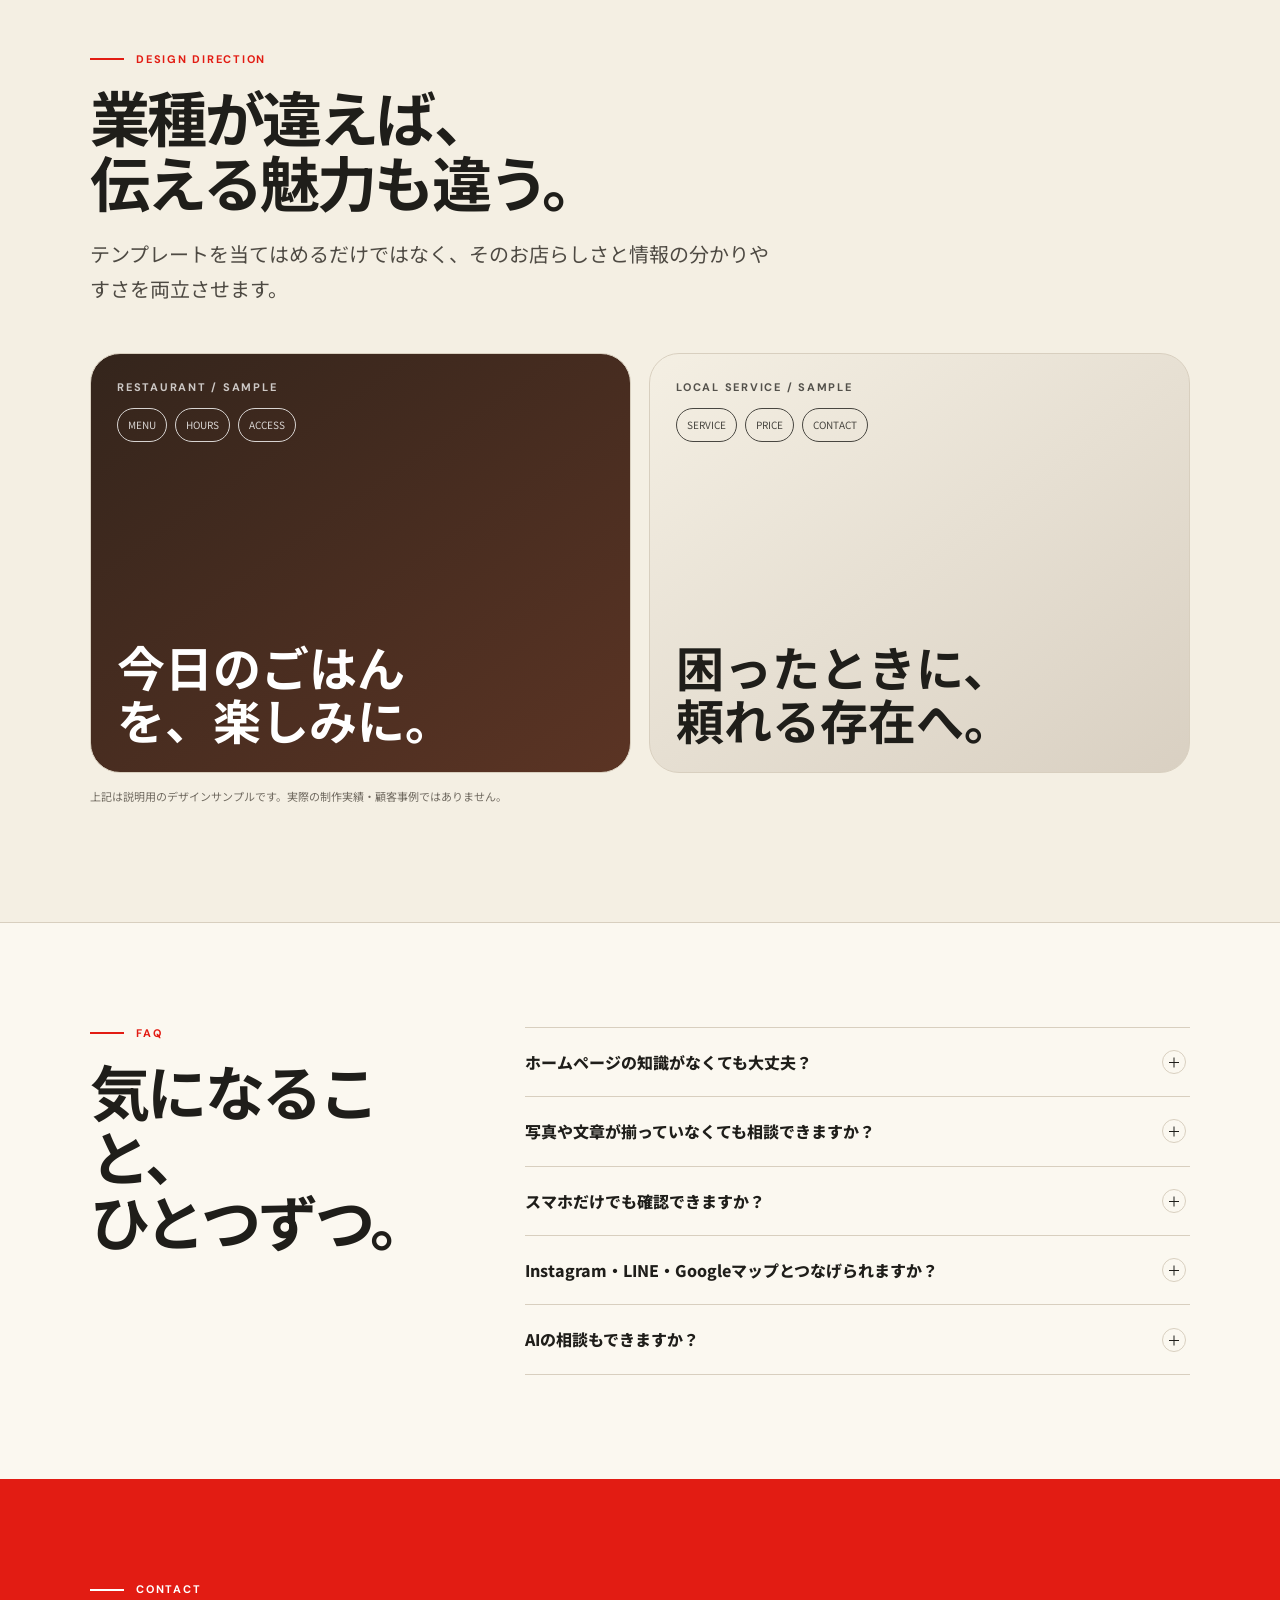
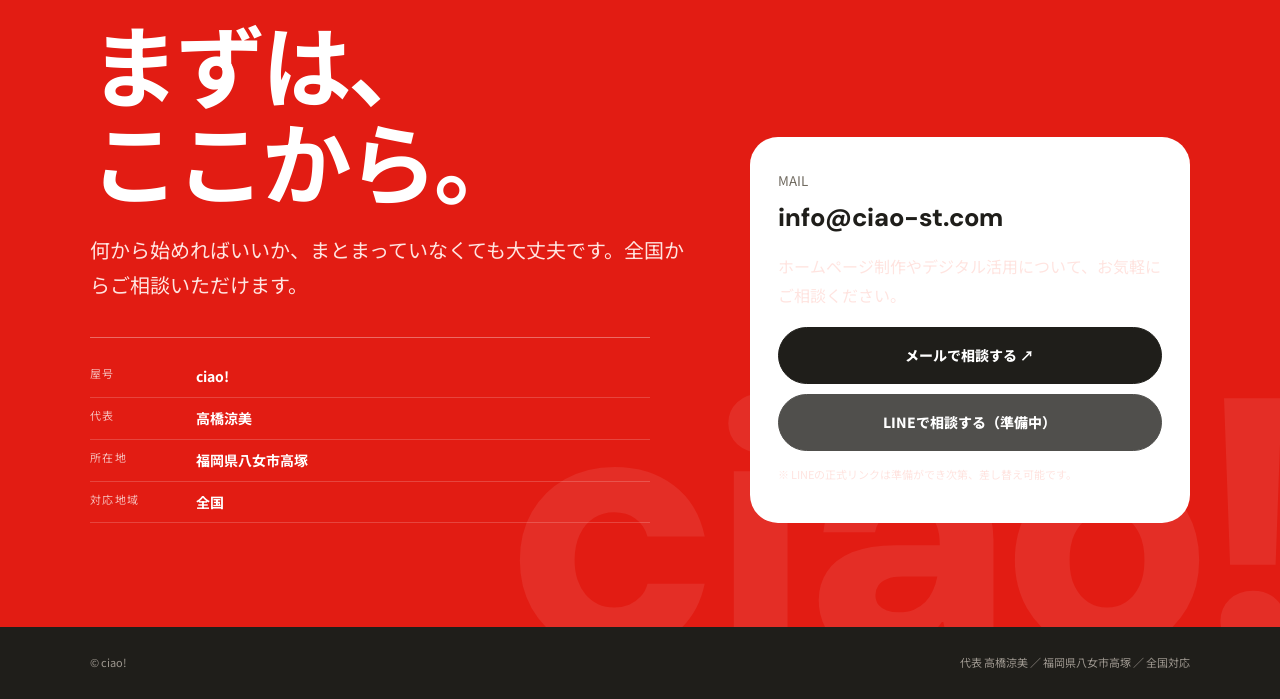
==== commit 5197c08d: "Add ciao! official site" ====
--- a/index.html
+++ b/index.html
@@ -1,609 +1,82 @@
-<!DOCTYPE html>
+<!doctype html>
 <html lang="ja">
 <head>
-<meta charset="UTF-8">
-<meta name="viewport" content="width=device-width, initial-scale=1">
-<title>haruta bakery</title>
-<meta name="description" content="福岡県久留米市・八女市のパン屋「haruta bakery（ハルタベーカリー）」。約400のレパートリーから、毎日70種ほどの焼きたてを。外注・まとめ注文にも対応。※本ページは非公式の制作デモです。">
-<meta name="robots" content="noindex, nofollow">
-<meta property="og:title" content="haruta bakery">
-<meta property="og:description" content="久留米・八女の焼きたてパン。非公式の制作デモページです。">
-<meta property="og:type" content="website">
+<meta charset="utf-8">
+<meta name="viewport" content="width=device-width,initial-scale=1,viewport-fit=cover">
+<title>ciao!｜小さな事業の、身近なデジタル担当。</title>
+<!-- v9: clean stable layout, no human image assets -->
+<meta name="description" content="ciao!は、小規模事業者・地域のお店のためのデジタルパートナー。ホームページ制作・運用を入口に、情報発信やAI活用、業務効率化まで一緒に考えます。">
+<meta name="theme-color" content="#1f1e1a">
 <link rel="preconnect" href="https://fonts.googleapis.com">
 <link rel="preconnect" href="https://fonts.gstatic.com" crossorigin>
-<link href="https://fonts.googleapis.com/css2?family=Zen+Kaku+Gothic+New:wght@300;400;500;700&family=Zen+Old+Mincho:wght@400;600&display=swap" rel="stylesheet">
+<link href="https://fonts.googleapis.com/css2?family=DM+Sans:wght@500;600;700&family=Noto+Sans+JP:wght@400;500;600;700;800;900&display=swap" rel="stylesheet">
 <style>
-  :root{
-    --logo-img:url("[data-uri]");
-    --paper:#faf7f2; --paper-2:#f2ece2; --ink:#2b2723; --ink-2:#5f584f;
-    --taupe:#8a8178; --line:#e4dccf; --crust:#a9743f; --crust-deep:#8a5c2e;
-    --sold:#b23b3b; --radius:4px;
-  }
-  *{box-sizing:border-box;margin:0;padding:0}
-  html{scroll-behavior:smooth}
-  body{font-family:"Zen Kaku Gothic New",system-ui,sans-serif;font-weight:400;background:var(--paper);color:var(--ink);line-height:1.9;-webkit-font-smoothing:antialiased}
-  img{max-width:100%;display:block}
-  a{color:inherit}
-  h1,h2,h3,.mincho{font-family:"Zen Old Mincho",serif;font-weight:400;letter-spacing:.04em}
-  .wrap{max-width:1040px;margin:0 auto;padding:0 28px}
-  .eyebrow{font-size:.7rem;letter-spacing:.28em;text-transform:uppercase;color:var(--taupe);font-weight:500}
-  .btn{display:inline-flex;align-items:center;gap:.5em;background:var(--ink);color:var(--paper);font-weight:500;padding:.9em 2em;border-radius:var(--radius);border:1px solid var(--ink);cursor:pointer;font-size:.9rem;letter-spacing:.08em;text-decoration:none;transition:background .15s ease,color .15s ease}
-  .btn:hover{background:transparent;color:var(--ink)}
-  .btn.line{background:transparent;color:var(--ink);border-color:var(--line)}
-  .btn.line:hover{border-color:var(--ink)}
+:root{--paper:#f4efe3;--paper2:#fbf8f0;--ink:#1f1e1a;--muted:#716b61;--line:#d8cfbf;--red:#e21c13;--red2:#b5120b;--white:#fffdf8;--rail:252px;--max:1100px;--shadow:0 22px 70px rgba(39,30,20,.09)}
+*{box-sizing:border-box}html{scroll-behavior:smooth}body{margin:0;background:var(--paper);color:var(--ink);font-family:'Noto Sans JP',sans-serif;line-height:1.78;-webkit-font-smoothing:antialiased}a{color:inherit;text-decoration:none}button{font:inherit}::selection{background:#ffd4cd}.skip{position:fixed;left:-9999px;top:8px;z-index:1000;background:#fff;padding:8px 12px}.skip:focus{left:10px}
+.rail{position:sticky;top:0;width:var(--rail);height:100vh;background:var(--ink);color:#fff;z-index:20;display:flex;flex-direction:column;border-right:1px solid rgba(255,255,255,.09);align-self:start}
+.rail-top{padding:26px 26px 18px;display:flex;align-items:center;gap:13px;border-bottom:1px solid rgba(255,255,255,.10)}.logo{width:54px;height:54px;border-radius:50%;overflow:hidden;background:#fff;flex:0 0 auto}.logo img{width:100%;height:100%;object-fit:cover}.brand small{display:block;font:600 10px/1.4 'DM Sans',sans-serif;letter-spacing:.16em;color:#aaa399}.brand strong{display:block;font-size:20px;letter-spacing:.06em}
+.rail-center{flex:1;display:grid;grid-template-columns:52px 1fr;min-height:0}.vertical-word{writing-mode:vertical-rl;transform:rotate(180deg);display:flex;align-items:center;justify-content:center;border-right:1px solid rgba(255,255,255,.08);font:700 11px/1 'DM Sans',sans-serif;letter-spacing:.28em;color:#706b63}.rail-nav{padding:24px 20px;display:flex;flex-direction:column;justify-content:center;gap:7px}.rail-nav a{display:flex;align-items:center;gap:10px;padding:9px 0;color:#c5bfb5;font-size:12px;transition:.2s}.rail-nav a::before{content:'';width:18px;height:1px;background:#5e5a53;transition:.2s}.rail-nav a:hover,.rail-nav a.active{color:#fff}.rail-nav a.active::before{width:30px;background:var(--red)}
+.rail-bottom{padding:22px 24px 26px;border-top:1px solid rgba(255,255,255,.10)}.rail-bottom .tiny{font-size:10px;color:#858078;margin-bottom:12px;letter-spacing:.05em}.rail-mail{display:block;background:var(--red);padding:13px 14px;border-radius:999px;text-align:center;font-weight:800;font-size:12px;box-shadow:inset 0 -2px 0 var(--red2)}
+main{min-width:0}.split-zone{display:grid;grid-template-columns:var(--rail) minmax(0,1fr);align-items:start}.split-content{min-width:0}.section{padding:104px 6vw}.inner{max-width:var(--max);margin:0 auto}.kicker{display:flex;align-items:center;gap:12px;font:700 11px/1.2 'DM Sans',sans-serif;letter-spacing:.16em;text-transform:uppercase;color:var(--red);margin-bottom:18px}.kicker::before{content:'';width:34px;height:2px;background:var(--red)}h1,h2,h3,p{margin-top:0}h1{font-size:clamp(48px,7vw,104px);line-height:.98;letter-spacing:-.06em;margin-bottom:26px;font-weight:900}h2{font-size:clamp(34px,4.7vw,66px);line-height:1.08;letter-spacing:-.045em;margin-bottom:22px}h3{font-size:21px;line-height:1.45}.lead{font-size:clamp(16px,1.6vw,20px);color:#4e4a43;max-width:690px}.muted{color:var(--muted)}
+.hero{min-height:100vh;display:flex;align-items:center;position:relative;overflow:hidden;background:linear-gradient(135deg,var(--paper) 0 72%,#ede4d4 72%)}.hero::after{content:'ciao!';position:absolute;right:-.06em;bottom:-.19em;font:900 clamp(150px,26vw,420px)/1 'DM Sans',sans-serif;letter-spacing:-.09em;color:rgba(31,30,26,.035);pointer-events:none}.hero-grid{display:grid;grid-template-columns:minmax(0,1.03fr) minmax(340px,.97fr);gap:6vw;align-items:center;position:relative;z-index:1}.hero h1 span{color:var(--red)}.hero-actions{display:flex;gap:12px;flex-wrap:wrap;margin-top:34px}.btn{display:inline-flex;align-items:center;justify-content:center;gap:10px;padding:15px 21px;border-radius:999px;border:1px solid var(--ink);font-weight:800;font-size:14px;transition:.2s}.btn.primary{background:var(--ink);color:#fff}.btn:hover{transform:translateY(-2px)}.btn.primary:hover{background:var(--red);border-color:var(--red)}.btn.ghost{background:rgba(255,255,255,.42)}
+.hero-card{position:relative;min-height:560px;border-radius:34px;background:#fffaf0;border:1px solid var(--line);box-shadow:var(--shadow);padding:28px;overflow:hidden}.hero-card::before{content:'';position:absolute;inset:0;background:radial-gradient(circle at 85% 12%,rgba(226,28,19,.14),transparent 23%),radial-gradient(circle at 20% 83%,rgba(31,30,26,.08),transparent 26%);pointer-events:none}.mini-bar{display:flex;justify-content:space-between;align-items:center;font:600 10px 'DM Sans',sans-serif;letter-spacing:.14em;color:#837d73}.mini-dots{display:flex;gap:6px}.mini-dots i{width:7px;height:7px;background:#c9c0b2;border-radius:50%}.screen{position:absolute;inset:88px 28px 30px 28px;display:grid;grid-template-rows:1.15fr .7fr .7fr;gap:12px}.screen-main{background:var(--ink);border-radius:24px;color:#fff;padding:26px;display:flex;flex-direction:column;justify-content:space-between;overflow:hidden;position:relative}.screen-main::after{content:'WEB';position:absolute;right:-8px;bottom:-35px;font:900 100px/1 'DM Sans';color:rgba(255,255,255,.06)}.screen-main .stamp{width:74px;height:74px;border-radius:50%;overflow:hidden;background:#fff}.screen-main .stamp img{width:100%;height:100%;object-fit:cover}.screen-main strong{font-size:34px;line-height:1.05;letter-spacing:-.04em;position:relative;z-index:1}.screen-row{display:grid;grid-template-columns:1fr 1fr;gap:12px}.screen-tile{border:1px solid var(--line);background:#fff;border-radius:20px;padding:18px;display:flex;flex-direction:column;justify-content:space-between;min-height:110px}.screen-tile b{font:700 12px 'DM Sans';letter-spacing:.12em;color:var(--red)}.screen-tile span{font-weight:800}.screen-strip{display:grid;grid-template-columns:repeat(3,1fr);gap:12px}.screen-strip div{border-radius:18px;background:#ece4d6;padding:14px 12px;font-size:12px;font-weight:800;text-align:center}
+.problem{background:var(--paper2);border-top:1px solid var(--line);border-bottom:1px solid var(--line)}.problem-head{display:grid;grid-template-columns:1.1fr .9fr;gap:5vw;margin-bottom:52px}.problem-head p{align-self:end}.compare{display:grid;grid-template-columns:1fr 64px 1fr;gap:20px;align-items:stretch}.compare-card{border:1px solid var(--line);border-radius:28px;padding:30px;background:#fff;min-height:330px}.compare-card.bad{background:#eee8dc}.compare-label{font:700 11px 'DM Sans';letter-spacing:.15em;color:var(--muted);margin-bottom:22px}.scatter{position:relative;height:165px;margin-bottom:24px}.bubble{position:absolute;border:1px solid var(--line);background:#fff;border-radius:999px;padding:10px 14px;font-weight:700;font-size:12px;box-shadow:0 8px 18px rgba(31,30,26,.05)}.bubble:nth-child(1){left:0;top:10px}.bubble:nth-child(2){right:10px;top:55px}.bubble:nth-child(3){left:40px;bottom:10px}.hub{height:165px;background:var(--ink);border-radius:22px;color:#fff;padding:20px;display:grid;grid-template-columns:1fr 1fr;gap:10px;margin-bottom:24px;position:relative;overflow:hidden}.hub::after{content:'ciao!';position:absolute;right:-12px;bottom:-22px;font:900 74px 'DM Sans';color:rgba(255,255,255,.05)}.hub div{border:1px solid rgba(255,255,255,.18);border-radius:14px;padding:12px;font-size:12px;display:flex;align-items:center;justify-content:center;text-align:center;position:relative;z-index:1}.arrow{display:flex;align-items:center;justify-content:center;font-size:28px;color:var(--red)}
+.services{background:var(--ink);color:#fff}.services .kicker{color:#ff6b61}.services .kicker::before{background:#ff6b61}.services h2{max-width:800px}.service-grid{display:grid;grid-template-columns:repeat(3,1fr);gap:18px;margin-top:54px}.service-card{border:1px solid rgba(255,255,255,.16);border-radius:28px;padding:28px;min-height:360px;display:flex;flex-direction:column;transition:.25s;position:relative;overflow:hidden}.service-card:hover{transform:translateY(-5px);border-color:rgba(255,255,255,.4)}.service-no{font:700 12px 'DM Sans';letter-spacing:.16em;color:#8f8981}.service-card h3{font-size:26px;margin:70px 0 12px}.service-card p{color:#bdb6ac;font-size:14px}.service-tags{display:flex;flex-wrap:wrap;gap:7px;margin-top:auto}.service-tags span{border:1px solid rgba(255,255,255,.18);border-radius:999px;padding:7px 10px;font-size:11px;color:#d2cbc2}.service-card.featured{background:var(--red);border-color:var(--red)}.service-card.featured .service-no,.service-card.featured p{color:#ffe4e0}.service-card.featured::after{content:'WEB';position:absolute;right:-14px;top:18px;font:900 86px 'DM Sans';color:rgba(255,255,255,.08)}
+.split-zone{border-top:1px solid var(--line);border-bottom:1px solid var(--line)}.principles{background:var(--paper)}.principle-grid{display:grid;grid-template-columns:.8fr 1.2fr;gap:7vw;align-items:start}.manifesto{position:sticky;top:60px}.principle-list{border-top:1px solid var(--line)}.principle-item{display:grid;grid-template-columns:64px 1fr;gap:22px;padding:28px 0;border-bottom:1px solid var(--line)}.principle-item .num{font:700 11px 'DM Sans';color:var(--red);letter-spacing:.14em}.principle-item p{margin-bottom:0;color:var(--muted)}
+.flow{background:var(--paper2);border-top:1px solid var(--line)}.flow-grid{display:grid;grid-template-columns:repeat(5,1fr);gap:0;margin-top:48px;border:1px solid var(--line);border-radius:28px;overflow:hidden;background:#fff}.flow-step{padding:28px 20px;min-height:230px;border-right:1px solid var(--line)}.flow-step:last-child{border-right:0}.flow-step .n{font:700 11px 'DM Sans';letter-spacing:.15em;color:var(--red)}.flow-step h3{font-size:17px;margin:52px 0 10px}.flow-step p{font-size:12px;color:var(--muted);margin:0}
+.price{background:#e8dfcf}.price-panel{background:var(--white);border:1px solid var(--line);border-radius:34px;padding:44px;display:grid;grid-template-columns:1.05fr .95fr;gap:5vw;box-shadow:var(--shadow)}.price-badge{display:inline-flex;border:1px solid var(--ink);border-radius:999px;padding:8px 12px;font:700 11px 'DM Sans';letter-spacing:.12em;margin-bottom:20px}.price-big{font-size:clamp(44px,6vw,78px);line-height:1;font-weight:900;letter-spacing:-.05em;margin-bottom:18px}.price-list{list-style:none;padding:0;margin:0;border-top:1px solid var(--line)}.price-list li{padding:15px 0;border-bottom:1px solid var(--line);font-size:14px;display:flex;gap:12px}.price-list li::before{content:'○';color:var(--red);font-weight:900}.notice{font-size:12px;color:var(--muted);margin-top:15px}
+.samples{background:var(--paper)}.sample-grid{display:grid;grid-template-columns:1fr 1fr;gap:18px;margin-top:46px}.sample{min-height:420px;border-radius:30px;overflow:hidden;border:1px solid var(--line);background:#fff;position:relative;padding:26px;display:flex;flex-direction:column;justify-content:space-between}.sample.food{background:linear-gradient(145deg,#34251c,#5b3424);color:#fff}.sample.service{background:linear-gradient(145deg,#f4efe3,#d9d0c2)}.sample-label{font:700 11px 'DM Sans';letter-spacing:.16em;opacity:.75}.sample h3{font-size:clamp(30px,4vw,48px);line-height:1.1;margin:0;max-width:7em}.sample .fake-nav{display:flex;gap:8px;flex-wrap:wrap}.sample .fake-nav span{border:1px solid currentColor;border-radius:999px;padding:7px 10px;font-size:10px;opacity:.8}.sample-note{margin-top:14px;font-size:11px;color:var(--muted)}
+.faq{background:var(--paper2);border-top:1px solid var(--line)}.faq-wrap{display:grid;grid-template-columns:.7fr 1.3fr;gap:6vw}.faq-list{border-top:1px solid var(--line)}.faq-item{border-bottom:1px solid var(--line)}.faq-item summary{list-style:none;cursor:pointer;padding:20px 0;display:grid;grid-template-columns:1fr 28px;gap:20px;align-items:center;color:var(--ink);font-weight:800}.faq-item summary::-webkit-details-marker{display:none}.faq-icon{width:24px;height:24px;border:1px solid var(--line);border-radius:50%;position:relative}.faq-icon::before,.faq-icon::after{content:'';position:absolute;left:6px;right:6px;top:11px;height:1px;background:var(--ink);transition:.2s}.faq-icon::after{transform:rotate(90deg)}.faq-item[open] .faq-icon::after{transform:rotate(0)}.faq-answer p{color:var(--muted);font-size:14px;margin:0 42px 22px 0}
+.contact{background:var(--red);color:#fff;position:relative;overflow:hidden}.contact::after{content:'ciao!';position:absolute;right:-.05em;bottom:-.22em;font:900 clamp(140px,28vw,420px)/1 'DM Sans';color:rgba(255,255,255,.08)}.contact .kicker{color:#fff}.contact .kicker::before{background:#fff}.contact-inner{position:relative;z-index:1;display:grid;grid-template-columns:1.15fr .85fr;gap:5vw;align-items:end}.contact h2{font-size:clamp(46px,7vw,92px);margin-bottom:24px}.contact p{color:#ffe4e0;max-width:650px}.contact-card{background:#fff;color:var(--ink);border-radius:28px;padding:28px}.contact-card small{color:var(--muted)}.email{font:800 clamp(18px,2vw,28px) 'DM Sans';word-break:break-all;margin:8px 0 18px}.contact-card .btn{width:100%;background:var(--ink);color:#fff;border-color:var(--ink)}
+footer{background:var(--ink);color:#9d978f;padding:26px 6vw;font-size:11px}.foot-inner{max-width:var(--max);margin:auto;display:flex;justify-content:space-between;gap:20px;flex-wrap:wrap}
+.reveal{opacity:0;transform:translateY(18px);transition:opacity .65s ease,transform .65s ease}.reveal.on{opacity:1;transform:none}
+@media(max-width:1050px){:root{--rail:210px}.hero-grid{grid-template-columns:1fr}.hero-card{min-height:490px;max-width:660px}.problem-head,.principle-grid,.price-panel,.faq-wrap,.contact-inner{grid-template-columns:1fr}.manifesto{position:static}.service-grid{grid-template-columns:1fr}.service-card{min-height:260px}.flow-grid{grid-template-columns:1fr 1fr}.flow-step{border-bottom:1px solid var(--line)}}
+@media(max-width:720px){:root{--rail:76px}.rail-top{padding:14px 10px;justify-content:center}.logo{width:46px;height:46px}.brand{display:none}.rail-center{grid-template-columns:1fr}.vertical-word{border-right:0;writing-mode:vertical-rl;transform:none;font-size:9px}.rail-nav{position:absolute;inset:80px 0 104px;justify-content:center;padding:8px 0;align-items:center;gap:10px}.rail-nav a{font-size:0;padding:8px}.rail-nav a::before{width:7px;height:7px;border-radius:50%;background:#59564f}.rail-nav a.active::before{width:9px;height:9px;background:var(--red)}.rail-bottom{padding:12px 9px 18px}.rail-bottom .tiny{display:none}.rail-mail{width:46px;height:46px;border-radius:50%;padding:0;display:flex;align-items:center;justify-content:center;font-size:0;margin:auto}.rail-mail::after{content:'↗';font-size:18px}.section{padding:76px 24px}h1{font-size:clamp(44px,15vw,68px)}h2{font-size:clamp(34px,10.5vw,52px)}.hero{min-height:100svh;background:var(--paper)}.hero-grid{gap:38px}.hero-card{min-height:420px;border-radius:24px;padding:18px}.screen{inset:64px 18px 18px}.screen-main{padding:18px}.screen-main strong{font-size:26px}.screen-main .stamp{width:56px;height:56px}.screen-row,.screen-strip{gap:8px}.screen-tile{padding:12px;min-height:82px}.screen-strip div{padding:10px 6px;font-size:10px}.problem-head{margin-bottom:30px}.compare{grid-template-columns:1fr;gap:12px}.arrow{transform:rotate(90deg);height:34px}.compare-card{min-height:auto;padding:22px}.service-grid{margin-top:34px}.service-card{border-radius:22px;padding:22px;min-height:300px}.service-card h3{margin-top:42px}.principle-item{grid-template-columns:42px 1fr;gap:12px}.flow-grid{grid-template-columns:1fr;border-radius:22px}.flow-step{min-height:auto;border-right:0;padding:22px}.flow-step h3{margin:28px 0 8px}.price-panel{padding:24px;border-radius:24px}.sample-grid{grid-template-columns:1fr}.sample{min-height:330px;border-radius:24px}.faq-wrap{gap:30px}.contact-card{padding:22px;border-radius:22px}footer{padding:22px 24px}}
+@media(prefers-reduced-motion:reduce){html{scroll-behavior:auto}.reveal{opacity:1;transform:none;transition:none}.btn,.service-card{transition:none}}
 
-  .demo-bar{background:var(--ink);color:#e9e1d3;font-size:.78rem;text-align:center;padding:.55em 14px;letter-spacing:.03em}
-  .demo-bar strong{color:#fff}
+@media(max-width:720px){.split-zone{grid-template-columns:76px minmax(0,1fr)}.split-content .section{padding-left:20px;padding-right:20px}.split-zone .rail{height:100svh}}
 
-  .notice{background:var(--paper-2);border-bottom:1px solid var(--line);font-size:.8rem;color:var(--ink-2)}
-  .notice .wrap{display:flex;align-items:center;gap:14px;padding-top:.7em;padding-bottom:.7em}
-  .notice p{flex:1;letter-spacing:.02em}
-  .notice button{background:none;border:none;color:var(--taupe);cursor:pointer;font-size:1rem;line-height:1;padding:4px}
-  .notice button:hover{color:var(--ink)}
+.price-month{display:inline-block;margin-top:8px;font-size:.55em;letter-spacing:-.03em}.company-meta{margin-top:34px;border-top:1px solid rgba(255,255,255,.35);padding-top:18px;max-width:560px}.company-meta>div{display:grid;grid-template-columns:90px 1fr;gap:16px;padding:8px 0;border-bottom:1px solid rgba(255,255,255,.18)}.company-meta span{font-size:11px;letter-spacing:.12em;opacity:.7}.company-meta strong{font-size:14px}.contact-actions{display:flex;flex-wrap:wrap;gap:10px;margin-top:18px}.line-btn{background:#fff;color:var(--ink);opacity:.78;cursor:default}.contact-card .contact-actions .btn{margin-top:0}@media(max-width:760px){.company-meta>div{grid-template-columns:74px 1fr}.contact-actions{display:grid}.contact-actions .btn{width:100%;text-align:center}}
 
-  header.site{position:sticky;top:0;z-index:40;background:rgba(250,247,242,.92);backdrop-filter:blur(10px);border-bottom:1px solid var(--line)}
-  .site .wrap{display:flex;align-items:center;justify-content:space-between;height:88px}
-  .brand{display:flex;align-items:center}
-  .brand .brand-logo{display:block;width:150px;height:76px;background:var(--logo-img) left center/contain no-repeat}
-  @media(max-width:480px){ .site .wrap{height:74px} .brand .brand-logo{width:120px;height:62px} }
-  .nav{display:flex;gap:1.7em;align-items:center}
-  .nav a{text-decoration:none;font-size:.8rem;letter-spacing:.1em;color:var(--ink-2);text-transform:uppercase}
-  .nav a:hover{color:var(--ink)}
-  .nav .cart{display:flex;align-items:center;gap:.45em;border:1px solid var(--line);padding:.5em 1em;border-radius:var(--radius);color:var(--ink);letter-spacing:.06em}
-  .nav .cart svg{width:15px;height:15px}
-  .nav .ig{display:flex;align-items:center;color:var(--ink-2)}
-  .nav .ig:hover{color:var(--ink)}
-  .nav .ig svg{width:18px;height:18px}
-  @media(max-width:760px){ .nav a:not(.cart):not(.ig){display:none} }
+.compare-visual{margin-bottom:26px;border:1px solid var(--line);border-radius:30px;overflow:hidden;background:#fff;box-shadow:var(--shadow)}
+.compare-visual img{display:block;width:100%;height:auto}
+.service-visual{margin:28px 0 0;border:1px solid rgba(255,255,255,.16);border-radius:30px;overflow:hidden;background:rgba(255,255,255,.03)}
+.service-visual img{display:block;width:100%;height:auto}
 
-  .hero{position:relative;background:linear-gradient(rgba(250,247,242,.12),rgba(250,247,242,.5)),radial-gradient(circle at 26% 30%, #efe0c8 0, transparent 46%),radial-gradient(circle at 78% 68%, #e9d6bb 0, transparent 42%),var(--paper-2);border-bottom:1px solid var(--line);text-align:center;overflow:hidden}
-  .hero .inner{max-width:760px;margin:0 auto;padding:104px 28px 96px}
-  .hero .en{font-family:"Zen Old Mincho",serif;font-size:.74rem;letter-spacing:.34em;text-transform:uppercase;color:var(--crust-deep)}
-  .hero h1{font-size:clamp(1.9rem,4.4vw,2.9rem);line-height:1.7;margin:.7em 0 .5em}
-  .hero .sub{color:var(--ink-2);max-width:32em;margin:0 auto 2em}
-  .hero .meta{margin-top:2.2em;font-size:.82rem;color:var(--taupe);letter-spacing:.03em}
-  .hero .loaf{position:absolute;pointer-events:none;opacity:.5}
-  .hero .loaf.l{left:-30px;bottom:-26px;width:180px}
-  .hero .loaf.r{right:-24px;top:-20px;width:150px;transform:rotate(12deg)}
-  @media(max-width:680px){ .hero .inner{padding:64px 24px 60px} .hero .loaf{display:none} }
-
-  .policy{padding:92px 0}
-  .policy .wrap{display:grid;grid-template-columns:.9fr 1.1fr;gap:56px;align-items:center}
-  .policy .pic{aspect-ratio:4/3;background:#fff;border:1px solid var(--line);padding:24px}
-  .policy .pic .pic-logo{width:100%;height:100%;background:var(--logo-img) center/contain no-repeat}
-  .policy h2{font-size:1.6rem;margin:.4em 0 .7em}
-  .policy p{color:var(--ink-2);font-size:.95rem}
-  .policy .more{display:inline-block;margin-top:1.4em;font-size:.78rem;letter-spacing:.16em;text-transform:uppercase;border-bottom:1px solid var(--ink);padding-bottom:.2em}
-  @media(max-width:760px){ .policy .wrap{grid-template-columns:1fr;gap:26px} .policy{padding:60px 0} }
-
-  .sec{padding:20px 0 92px}
-  .sec .head{border-bottom:1px solid var(--line);padding-bottom:1em;margin-bottom:2.6em}
-  .sec .head h2{font-size:1.5rem}
-  .sec .head .note{font-size:.8rem;color:var(--taupe);margin-top:.3em}
-  .grid{display:grid;grid-template-columns:repeat(4,1fr);gap:32px 22px}
-  @media(max-width:760px){ .grid{grid-template-columns:repeat(3,1fr);gap:26px 16px} }
-  @media(max-width:440px){
-    .grid{grid-template-columns:repeat(2,1fr);gap:18px 12px}
-    .item .badge{font-size:.56rem;padding:.32em .75em;left:8px;bottom:8px}
-    .item .cap{margin-top:.6em}
-    .item .nm{font-size:.8rem}
-    .item .nm small{font-size:.56rem;margin-top:.18em}
-    .item .pr{font-size:.72rem;margin-top:.25em}
-  }
-  .item{cursor:pointer}
-  .item .ph{aspect-ratio:1/1;width:100%;background:var(--paper-2);border:1px solid var(--line);position:relative;overflow:hidden}
-  .item .badge{position:absolute;left:10px;bottom:10px;background:var(--ink);color:var(--paper);font-size:.6rem;letter-spacing:.1em;padding:.35em .9em;border-radius:999px}
-  .item .badge.pop{background:var(--crust)}
-  .item .cap{margin-top:.7em}
-  .item .nm{font-size:.84rem}
-  .item .nm small{display:block;color:var(--taupe);font-size:.6rem;letter-spacing:.14em;text-transform:uppercase;margin-top:.2em}
-  .item .pr{font-size:.78rem;color:var(--ink-2);margin-top:.3em}
-
-  /* 全品・価格表 */
-  .pricelist{padding:0 0 92px}
-  .pricelist .head{border-bottom:1px solid var(--line);padding-bottom:1em;margin-bottom:2.4em}
-  .pricelist .head .title-row{display:flex;align-items:baseline;gap:16px;flex-wrap:wrap}
-  .pricelist .head h2{font-size:1.5rem}
-  .pricelist .head .aside{font-size:.82rem;color:var(--ink-2)}
-  .pricelist .head .note{font-size:.8rem;color:var(--taupe);margin-top:.5em}
-  .cats{columns:2;column-gap:44px}
-  @media(max-width:680px){ .cats{columns:1} }
-  .cat{break-inside:avoid;margin-bottom:30px}
-  .cat h3{font-size:1rem;letter-spacing:.1em;padding-bottom:.5em;border-bottom:1px solid var(--ink);margin-bottom:.6em}
-  .cat .r{display:flex;justify-content:space-between;gap:12px;font-size:.86rem;padding:.32em 0;border-bottom:1px dotted var(--line);color:var(--ink-2)}
-  .cat .r .p{white-space:nowrap;color:var(--ink)}
-
-  .shops{padding:0 0 92px}
-  .shops .head{border-bottom:1px solid var(--line);padding-bottom:1em;margin-bottom:2.6em}
-  .shops .head h2{font-size:1.5rem}
-  .shops .head .note{font-size:.8rem;color:var(--taupe);margin-top:.3em}
-  .shops .row{display:grid;grid-template-columns:1fr 1fr;gap:30px}
-  @media(max-width:680px){ .shops .row{grid-template-columns:1fr} }
-  .shop{border:1px solid var(--line);padding:28px;background:#fff}
-  .shop h3{font-size:1.12rem;margin-bottom:.8em}
-  .shop table{width:100%;border-collapse:collapse;font-size:.87rem}
-  .shop th,.shop td{text-align:left;padding:.55em 0;border-bottom:1px solid var(--line);vertical-align:top}
-  .shop th{width:5.5em;color:var(--taupe);font-weight:400}
-  .map-ph{margin-top:16px;border:1px dashed var(--crust);padding:16px;text-align:center;font-size:.8rem;color:var(--taupe)}
-
-  .order-sec{padding:0 0 100px}
-  .order-sec .head{border-bottom:1px solid var(--line);padding-bottom:1em;margin-bottom:2.4em}
-  .order-sec .head h2{font-size:1.5rem}
-  .order-sec .head .note{font-size:.8rem;color:var(--taupe);margin-top:.3em}
-  .order{border:1px solid var(--line);padding:32px;background:#fff;max-width:720px;margin:0 auto}
-  .order .callout{background:var(--paper-2);border:1px solid var(--line);padding:.9em 1em;font-size:.82rem;color:var(--ink-2);margin-bottom:20px}
-  .order .lbl{display:block;font-size:.78rem;letter-spacing:.06em;color:var(--ink-2);margin-bottom:.4em}
-  .order .req,.order .opt{font-size:.66rem;letter-spacing:.06em;padding:.15em .5em;border-radius:2px;margin-left:.6em;vertical-align:.1em}
-  .order .req{background:var(--crust);color:var(--paper)}
-  .order .opt{background:var(--paper-2);color:var(--taupe);border:1px solid var(--line)}
-  .order .seg{display:flex;border:1px solid var(--line);border-radius:var(--radius);overflow:hidden;margin-bottom:18px}
-  .order .seg label{flex:1;margin:0;text-align:center;padding:.75em;cursor:pointer;font-size:.86rem;color:var(--ink-2)}
-  .order .seg input{position:absolute;opacity:0;pointer-events:none}
-  .order .seg label:has(input:checked){background:var(--ink);color:var(--paper)}
-  .order .row{display:flex;gap:16px;flex-wrap:wrap;margin-bottom:16px}
-  .order .field{flex:1;min-width:150px}
-  .order input,.order textarea{width:100%;padding:.78em .85em;border:1px solid var(--line);border-radius:var(--radius);font:inherit;background:var(--paper);color:var(--ink)}
-  .order input:focus,.order textarea:focus{outline:none;border-color:var(--ink)}
-  .order textarea{min-height:70px;resize:vertical}
-  .items-box{border:1px solid var(--line);border-radius:var(--radius);max-height:340px;overflow-y:auto;padding:6px 14px;margin-bottom:18px;background:var(--paper)}
-  .items-box .cg{font-size:.72rem;letter-spacing:.14em;text-transform:uppercase;color:var(--taupe);padding:12px 0 4px;position:sticky;top:0;background:var(--paper)}
-  .pick{display:flex;align-items:center;justify-content:space-between;gap:10px;font-size:.85rem;padding:.4em 0;border-bottom:1px dotted var(--line)}
-  .pick .nm{flex:1}
-  .pick .pp{color:var(--taupe);font-size:.78rem;white-space:nowrap}
-  .pick .qty{display:flex;align-items:center;gap:8px;flex:none}
-  .pick .qty button{width:26px;height:26px;border:1px solid var(--line);background:#fff;cursor:pointer;color:var(--ink);border-radius:2px}
-  .pick .qty button:hover{border-color:var(--ink)}
-  .pick .qty span{min-width:1.4em;text-align:center}
-  .order .selected{font-size:.83rem;color:var(--ink-2);margin-bottom:16px}
-  .order .selected b{color:var(--ink)}
-  .order .hp{position:absolute;left:-9999px;width:1px;height:1px;overflow:hidden}
-  .order .hint{font-size:.76rem;color:var(--taupe);margin:-10px 0 16px}
-  .order .submit-row{text-align:center;margin-top:10px}
-  .order .msg{margin-top:14px;font-size:.88rem;text-align:center;min-height:1.4em}
-  .order .msg.ok{color:var(--crust-deep);font-weight:500}
-  .order .msg.err{color:var(--sold);font-weight:500}
-  .fallback-tel{text-align:center;margin-top:10px;font-size:.86rem;color:var(--taupe)}
-
-  footer.site{border-top:1px solid var(--line);background:var(--paper-2);padding:56px 0 40px;font-size:.82rem;color:var(--ink-2)}
-  footer .top{display:flex;justify-content:space-between;flex-wrap:wrap;gap:28px;padding-bottom:28px;border-bottom:1px solid var(--line)}
-  footer .brand b{font-family:"Zen Old Mincho",serif;font-weight:400;letter-spacing:.12em;color:var(--ink);font-size:1rem}
-  footer nav{display:flex;flex-wrap:wrap;gap:1.4em}
-  footer nav a{text-decoration:none;font-size:.76rem;letter-spacing:.12em;text-transform:uppercase;color:var(--ink-2)}
-  footer nav a:hover{color:var(--ink)}
-  footer .social{display:flex;gap:14px;margin-top:12px}
-  footer .social a{width:30px;height:30px;border:1px solid var(--line);border-radius:999px;display:flex;align-items:center;justify-content:center}
-  footer .social svg{width:15px;height:15px}
-  footer .copy{padding-top:22px;font-size:.72rem;color:var(--taupe);letter-spacing:.06em}
-  footer .disc{margin-top:14px;font-size:.72rem;color:var(--taupe);line-height:1.8;max-width:640px}
-  footer .disc b{color:var(--ink-2);font-family:inherit;letter-spacing:0}
-
-  .modal{position:fixed;inset:0;background:rgba(30,26,22,.55);display:none;align-items:center;justify-content:center;z-index:60;padding:20px}
-  .modal.open{display:flex}
-  .modal-inner{background:var(--paper);max-width:420px;width:100%;border:1px solid var(--line)}
-  .modal-inner .ph{aspect-ratio:1/1;width:100%;background:var(--paper-2)}
-  .modal-inner .body{padding:24px}
-  .modal-inner h3{font-size:1.2rem;margin-bottom:.2em}
-  .modal-inner .pr{color:var(--ink-2);margin:.4em 0 .8em;font-size:.9rem}
-  .modal-inner p{font-size:.88rem;color:var(--ink-2)}
-  .modal-inner .close{margin-top:18px;width:100%;justify-content:center}
 </style>
+<script type="application/ld+json">{"@context":"https://schema.org","@type":"Organization","name":"ciao!","url":"https://ciao-st.com/","email":"info@ciao-st.com","founder":{"@type":"Person","name":"高橋涼美"},"address":{"@type":"PostalAddress","addressRegion":"福岡県","addressLocality":"八女市","streetAddress":"高塚","addressCountry":"JP"},"areaServed":"全国","description":"小規模事業者・地域店舗向けのホームページ制作・運用、情報発信、AI活用支援"}</script>
 </head>
 <body>
-
-<header class="site">
-  <div class="wrap">
-    <a href="#top" class="brand" aria-label="haruta bakery">
-      <span class="brand-logo" role="img" aria-label="haruta bakery"></span>
-    </a>
-    <nav class="nav">
-      <a href="#policy">About</a>
-      <a href="#menu">Bread</a>
-      <a href="#pricelist">Menu</a>
-      <a href="#shops">Shops</a>
-      <a href="https://www.instagram.com/harutabakery2026/" class="ig" target="_blank" rel="noopener" aria-label="Instagram（@harutabakery2026）">
-        <svg viewBox="0 0 20 20" fill="none" stroke="currentColor" stroke-width="1.6"><rect x="3" y="3" width="14" height="14" rx="4"/><circle cx="10" cy="10" r="3.4"/><circle cx="14.4" cy="5.6" r=".9" fill="currentColor"/></svg>
-      </a>
-      <a href="#order" class="cart">
-        <svg viewBox="0 0 20 20" fill="none" stroke="currentColor" stroke-width="1.6"><path d="M3 4h2l2 10h9l2-7H6"/><circle cx="9" cy="17" r="1"/><circle cx="16" cy="17" r="1"/></svg>
-        ご注文
-      </a>
-    </nav>
-  </div>
-</header>
-
-<section class="hero">
-  <svg class="loaf l" viewBox="0 0 180 140" aria-hidden="true"><path d="M14 120V74c0-26 22-44 50-44s50 18 50 44v46z" fill="#e7d6bd" stroke="#a9743f" stroke-width="2"/><path d="M14 120h100v12H14z" fill="#d9c3a1" stroke="#a9743f" stroke-width="2"/></svg>
-  <svg class="loaf r" viewBox="0 0 150 150" aria-hidden="true"><path d="M40 40c14-4 30 2 36 16-10-2-18 0-24 6-4-12-8-18-12-22z" fill="#e6b878" stroke="#a9743f" stroke-width="2"/></svg>
-  <div class="inner">
-    <span class="en">haruta bakery<br>— Kurume &amp; Yame —</span>
-    <h1>毎日のパンだから、<br>背伸びしない一個を。</h1>
-    
-    
-  </div>
-</section>
-
-<section class="policy" id="policy">
-  <div class="wrap">
-    <div class="pic">
-      <div class="pic-logo" role="img" aria-label="haruta bakery ロゴ"></div>
-    </div>
-    <div>
-      <span class="eyebrow">Our Policy</span>
-      <h2>子どもと食べられる、毎日のパン。</h2>
-      <p>関西でパンを学んだ湯川シェフが、2019年にくるめ緑花センターの一角ではじめた店。屋号は息子さんの名前から取りました。小麦はできるだけ国産（一部フランス産）、バター・卵・牛乳も、子どもが毎日食べても安心できる素材を選んでいます。約400のレパートリーから、その日焼けた70種ほどが店先に。売り切れたら、その日は店じまいです。2025年には八女店もオープンしました。テレビ『アサデス。KBC』でも紹介されています。</p>
-    </div>
-  </div>
-</section>
-
-<section class="sec" id="menu">
-  <div class="wrap">
-    <div class="head">
-      <h2>パンの紹介</h2>
-      <p class="note">下は一例です。並ぶパンは日替わり、季節や仕入れで内容が変わります。</p>
-    </div>
-    <div class="grid" id="grid"></div>
-  </div>
-</section>
-
-<section class="pricelist" id="pricelist">
-  <div class="wrap">
-    <div class="head">
-      <div class="title-row">
-        <h2>メニュー・価格表</h2>
-        <span class="aside">季節・仕入れ状況により内容が一部変わる場合があります。</span>
-      </div>
-      
-    </div>
-    <div class="cats" id="cats"></div>
-  </div>
-</section>
-
-<section class="shops" id="shops">
-  <div class="wrap">
-    <div class="head">
-      <h2>店舗</h2>
-      
-    </div>
-    <div class="row">
-      <div class="shop">
-        <h3>久留米店</h3>
-        <table>
-          <tr><th>住所</th><td>福岡県久留米市善導寺町302-1（くるめ緑花センター内・道の駅くるめ近く）</td></tr>
-          <tr><th>電話</th><td>0942-27-5959</td></tr>
-          <tr><th>営業</th><td>9:30〜16:00 ／ 売り切れ次第閉店</td></tr>
-          <tr><th>定休</th><td>毎週 水曜・土曜</td></tr>
-          <tr><th>支払</th><td>現金のみ（カード・電子マネーは不可）</td></tr>
-          <tr><th>開店</th><td>2019年10月</td></tr>
-          <tr><th>設備</th><td>店舗裏に駐車場／屋外にベンチのイートイン</td></tr>
-        </table>
-        <div class="store-map" style="margin-top:16px;border-radius:16px;overflow:hidden;box-shadow:0 8px 24px rgba(0,0,0,.08);"><iframe title="久留米店 Googleマップ" src="https://www.google.com/maps?q=%E7%A6%8F%E5%B2%A1%E7%9C%8C%E4%B9%85%E7%95%99%E7%B1%B3%E5%B8%82%E5%96%84%E9%81%93%E5%AF%BA%E7%94%BA%E6%9C%A8%E5%A1%9A302-1&output=embed" width="100%" height="320" style="border:0;display:block;" loading="lazy" referrerpolicy="no-referrer-when-downgrade" allowfullscreen></iframe></div>
-      </div>
-      <div class="shop">
-        <h3>八女店</h3>
-        <table>
-          <tr><th>住所</th><td>福岡県八女市本村8</td></tr>
-          <tr><th>電話</th><td>0943-24-8001</td></tr>
-          <tr><th>営業</th><td>9:00〜16:00 ／ 売り切れ次第閉店</td></tr>
-          <tr><th>定休</th><td>毎週 水曜・土曜</td></tr>
-          <tr><th>支払</th><td>現金のみ（カード・電子マネーは不可）</td></tr>
-          <tr><th>開店</th><td>2025年7月8日（久留米店の2号店）</td></tr>
-          <tr><th>SNS</th><td>Instagram @harutabakery2026（配達可能日はこちらで確認）</td></tr>
-        
-          <tr><th>設備</th><td>駐車場あり／店内イートイン可能</td></tr>
-        </table>
-        <div class="store-map" style="margin-top:16px;border-radius:16px;overflow:hidden;box-shadow:0 8px 24px rgba(0,0,0,.08);"><iframe title="八女店 Googleマップ" src="https://www.google.com/maps?q=%E7%A6%8F%E5%B2%A1%E7%9C%8C%E5%85%AB%E5%A5%B3%E5%B8%82%E6%9C%AC%E6%9D%918&output=embed" width="100%" height="320" style="border:0;display:block;" loading="lazy" referrerpolicy="no-referrer-when-downgrade" allowfullscreen></iframe></div>
-      </div>
-    </div>
-  </div>
-</section>
-
-<section class="order-sec" id="order">
-  <div class="wrap">
-    <div class="head">
-      <h2>ご注文（事前注文・外注）</h2>
-      <p class="note">店頭の取り置き、企業・団体さまの外注注文はこちらから。</p>
-    </div>
-    <form class="order" id="orderForm" autocomplete="on">
-      <p class="callout">ご注文は<b>事前注文</b>です。折り返しご確認の連絡をさせていただきます。ご注文からお渡しまでに<b>2日間</b>いただきます（【2日前】までにお願いいたします）。配達可能日は Instagram でご確認ください。<br>お支払いは<b>現金のみ</b>です（カード・電子マネー・QR決済はご利用いただけません）。</p>
-
-      <span class="lbl">取扱店舗<span class="req">必須</span></span>
-      <div class="seg">
-        <label><input type="radio" name="shop" value="八女店" checked>八女店</label>
-        <label><input type="radio" name="shop" value="久留米店">久留米店</label>
-      </div>
-
-      <span class="lbl">お届け方法<span class="req">必須</span></span>
-      <div class="seg">
-        <label><input type="radio" name="method" value="配達希望" checked>配達希望</label>
-        <label><input type="radio" name="method" value="店舗受取">店舗受取</label>
-      </div>
-
-      <div class="row">
-        <div class="field">
-          <label class="lbl" for="f-company">お届け先（会社名・店舗名）<span class="req">必須</span></label>
-          <input type="text" id="f-company" name="company" maxlength="60" placeholder="株式会社◯◯／◯◯店（個人の方はお名前）" required>
-        </div>
-        <div class="field">
-          <label class="lbl" for="f-name">ご担当者名<span class="req">必須</span></label>
-          <input type="text" id="f-name" name="name" maxlength="40" placeholder="久留米 花子" required>
-        </div>
-      </div>
-      <div class="row">
-        <div class="field">
-          <label class="lbl" for="f-email">メールアドレス<span class="req">必須</span></label>
-          <input type="email" id="f-email" name="email" maxlength="120" placeholder="you@example.com" required>
-        </div>
-        <div class="field">
-          <label class="lbl" for="f-tel">お電話番号<span class="req">必須</span></label>
-          <input type="tel" id="f-tel" name="tel" placeholder="090-0000-0000" required>
-        </div>
-      </div>
-      <p class="hint">ご入力のメールアドレスへ、受付内容の自動確認メールをお送りします。</p>
-      <div class="field" style="margin-bottom:16px">
-        <label class="lbl" for="f-addr">ご住所（〒）<span class="req">必須</span></label>
-        <input type="text" id="f-addr" name="addr" maxlength="120" placeholder="〒839-0000 久留米市…（店舗受取の場合もご記入ください）" required>
-      </div>
-      <div class="row">
-        <div class="field">
-          <label class="lbl" for="f-date">お届け希望日<span class="req">必須</span></label>
-          <input type="date" id="f-date" name="date" required>
-        </div>
-        <div class="field">
-          <label class="lbl" for="f-time">お届け希望時間帯<span class="req">必須</span></label>
-          <input type="time" id="f-time" name="time" value="10:00" required>
-        </div>
-      </div>
-      <p class="hint">最短でも注文日の2日後から選べます。営業時間内でご指定ください。</p>
-
-      <span class="lbl">ご注文商品（数量を選択）<span class="req">必須</span></span>
-      <div class="items-box" id="itemsBox"></div>
-      <p class="selected" id="selected">選択中：<b>0</b> 点</p>
-
-      <div class="field" style="margin-bottom:16px">
-        <label class="lbl" for="f-note">備考（スライスの有無・その他ご要望）<span class="opt">任意</span></label>
-        <textarea id="f-note" name="note" maxlength="500" placeholder="例）もちもち食パンは6枚切りで／領収書の宛名は◯◯で"></textarea>
-      </div>
-      <div class="hp"><label>URL<input type="text" name="hp_url" tabindex="-1" autocomplete="off"></label></div>
-      <div class="submit-row">
-        <button type="submit" class="btn" id="submitBtn">この内容で注文する</button>
-      </div>
-      <div class="msg" id="orderMsg"></div>
-      <div class="fallback-tel" id="fallbackTel" hidden>
-        ネット注文の準備中です。お手数ですがお電話（八女店 0943-24-8001）でご相談ください。
-      </div>
-    </form>
-  </div>
-</section>
-
-<footer class="site">
-  <div class="wrap">
-    <div class="top">
-      <div class="brand">
-        <b>haruta bakery</b>
-        <div class="social">
-          <a href="https://www.instagram.com/harutabakery2026/" target="_blank" rel="noopener" aria-label="Instagram（@harutabakery2026）"><svg viewBox="0 0 20 20" fill="none" stroke="currentColor" stroke-width="1.6"><rect x="3" y="3" width="14" height="14" rx="4"/><circle cx="10" cy="10" r="3.4"/><circle cx="14.4" cy="5.6" r=".9" fill="currentColor"/></svg></a>
-        </div>
-      </div>
-      <nav>
-        <a href="#top">Home</a>
-        <a href="#policy">About</a>
-        <a href="#menu">Bread</a>
-        <a href="#pricelist">Menu</a>
-        <a href="#shops">Shops</a>
-        <a href="#order">ご注文</a>
-      </nav>
-    </div>
-    <p class="copy">© haruta bakery</p>
-  </div>
-</footer>
-
-<div class="modal" id="modal">
-  <div class="modal-inner">
-    <div class="ph" id="mPh"></div>
-    <div class="body">
-      <h3 id="mName"></h3>
-      <div class="pr" id="mPrice"></div>
-      <p id="mDesc"></p>
-      <button class="btn line close" id="mClose">閉じる</button>
-    </div>
-  </div>
+<a class="skip" href="#main">本文へ移動</a>
+<main id="main">
+<section class="section hero" id="top"><div class="inner hero-grid"><div class="reveal"><div class="kicker">ciao! / Digital Partner</div><h1>商売に、<br>もうひとり。<br><span>デジタル担当を。</span></h1><p class="lead">ホームページ制作・運用を入口に、情報発信やAI活用、日々のちょっと面倒な作業まで。小さな事業にちょうどいい方法を、一緒に考えます。</p><div class="hero-actions"><a class="btn primary" href="mailto:info@ciao-st.com">まずは相談する ↗</a><a class="btn ghost" href="#services">できることを見る</a></div></div><div class="hero-card reveal" aria-label="ciao!がつなぐデジタルのイメージ"><div class="mini-bar"><span>ciao! DESK / 01</span><span class="mini-dots"><i></i><i></i><i></i></span></div><div class="screen"><div class="screen-main"><div class="stamp"><img src="[data-uri]